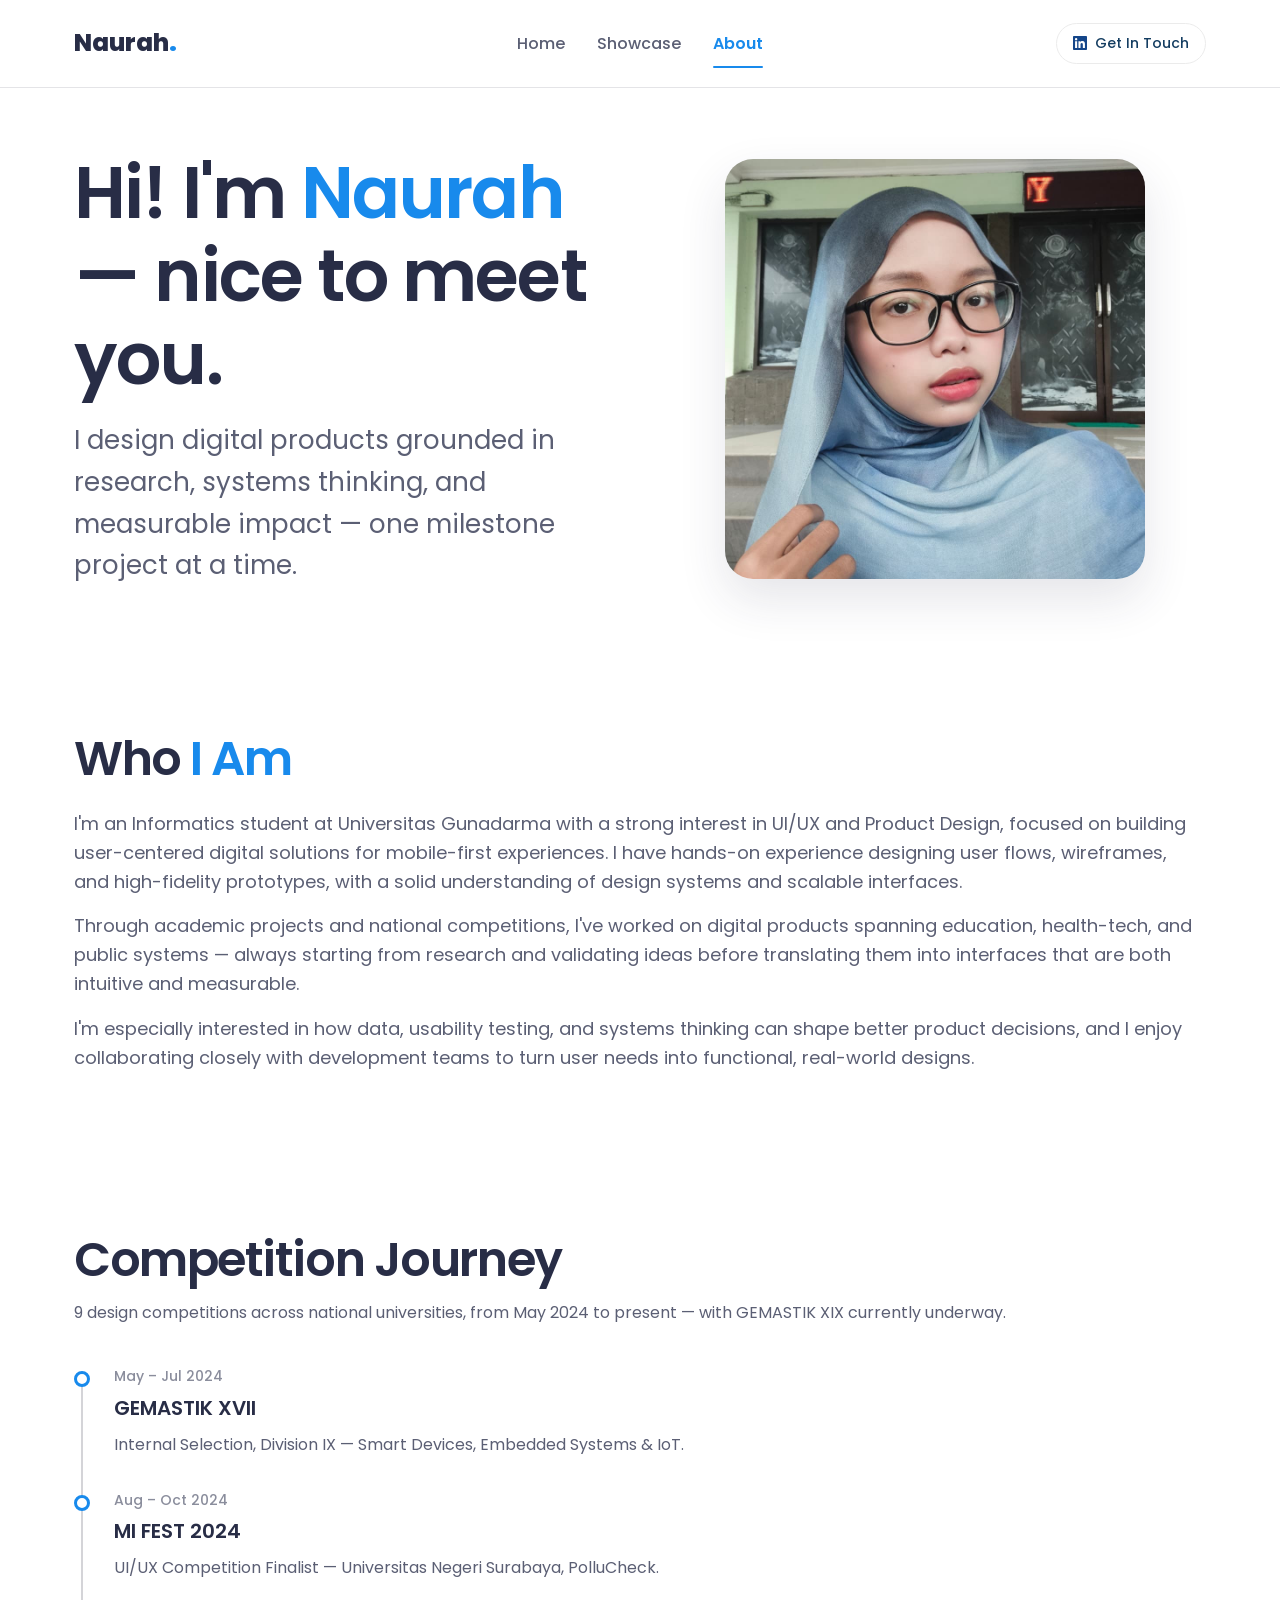
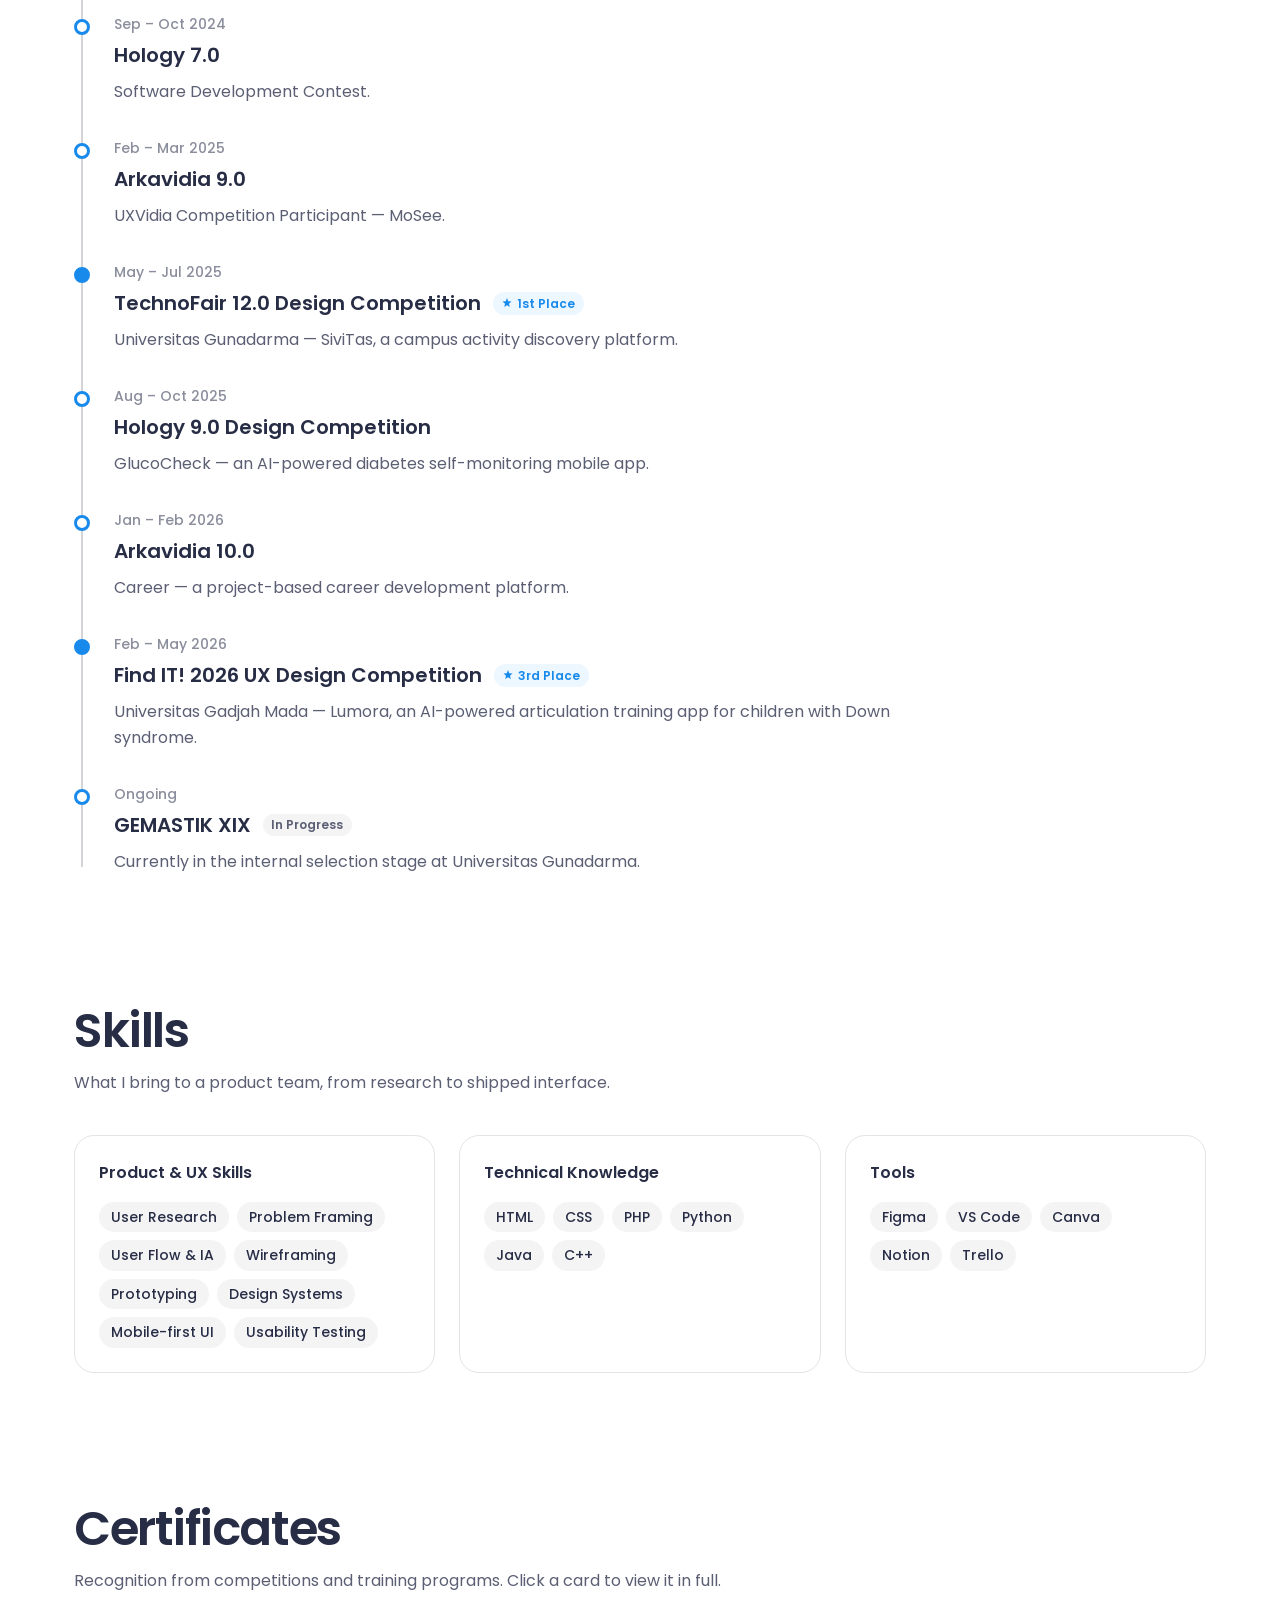
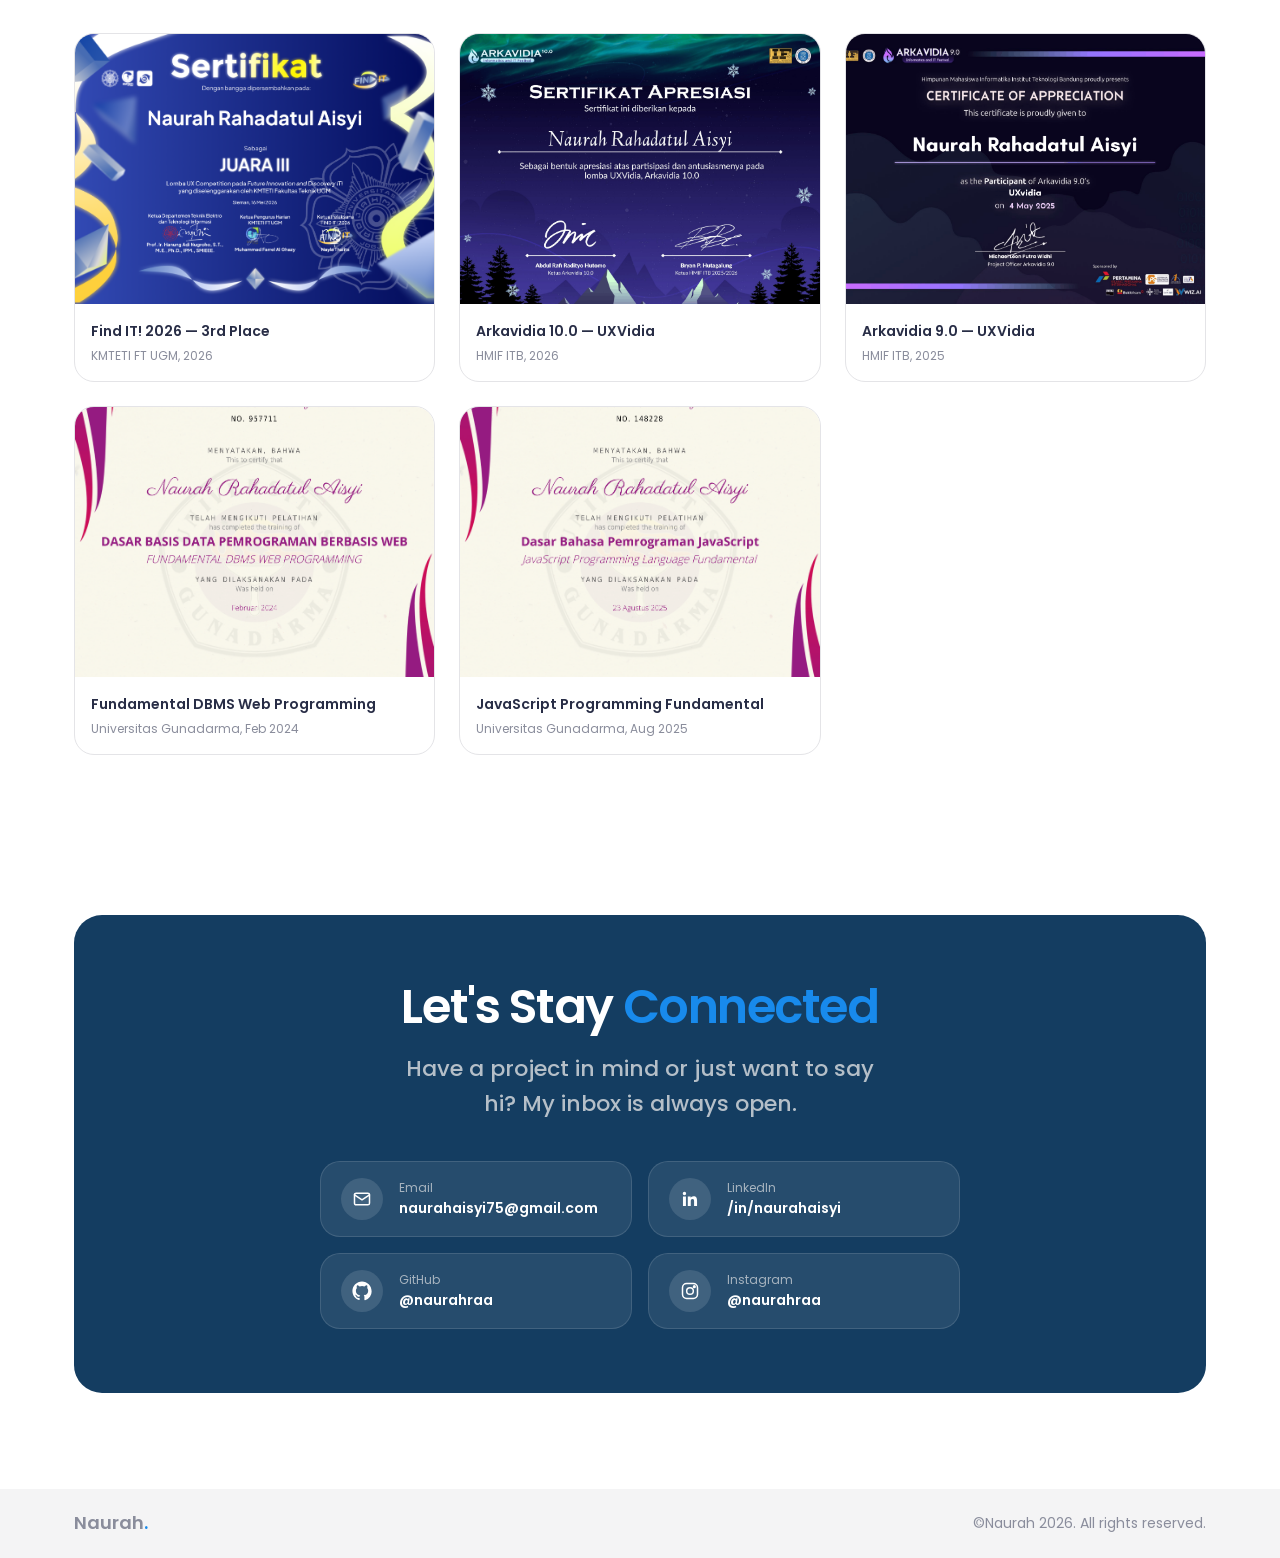
==== about.html @ 23100290 "Initial commit" ====
<!doctype html>
<html lang="id">
  <head>
    <meta charset="UTF-8" />
    <meta name="viewport" content="width=device-width, initial-scale=1.0" />
    <title>About — Naurah Rahadatul Aisyi</title>
    <meta name="description" content="Tentang Naurah Rahadatul Aisyi, UI/UX Designer & Informatics Student." />

    <link rel="preconnect" href="https://fonts.googleapis.com" />
    <link rel="preconnect" href="https://fonts.gstatic.com" crossorigin />
    <link href="https://fonts.googleapis.com/css2?family=Poppins:wght@400;500;600;700&family=Abyssinica+SIL&display=swap" rel="stylesheet" />

    <link rel="stylesheet" href="css/tokens.css" />
    <link rel="stylesheet" href="css/reset.css" />
    <link rel="stylesheet" href="css/components.css" />
    <link rel="stylesheet" href="css/about.css?v=2" />
  </head>
  <body>
    <!-- ============ NAVBAR ============ -->
    <header class="navbar">
      <div class="navbar__inner">
        <a href="index.html" class="navbar__logo">Naurah<span>.</span></a>

        <nav class="navbar__links">
          <a href="index.html" class="navbar__link">Home</a>
          <a href="showcase.html" class="navbar__link">Showcase</a>
          <a href="about.html" class="navbar__link">About</a>
        </nav>

        <a href="https://linkedin.com/in/naurahaisyi" target="_blank" rel="noopener" class="navbar__cta btn btn--surface btn--sm">
          <svg class="btn__icon" viewBox="0 0 20 20" fill="currentColor">
            <path
              d="M18.52 0H1.48C.66 0 0 .64 0 1.44v17.11C0 19.35.66 20 1.48 20h17.04c.82 0 1.48-.65 1.48-1.44V1.44C20 .64 19.34 0 18.52 0ZM5.93 17.04H2.96V7.5h2.97v9.54ZM4.45 6.2a1.72 1.72 0 1 1 0-3.44 1.72 1.72 0 0 1 0 3.44Zm12.59 10.84h-2.96v-4.64c0-1.11-.02-2.53-1.54-2.53-1.55 0-1.78 1.2-1.78 2.45v4.72H7.8V7.5h2.84v1.3h.04c.4-.75 1.36-1.54 2.8-1.54 3 0 3.56 1.97 3.56 4.55v5.23Z"
            />
          </svg>
          Get In Touch
        </a>

        <button class="navbar__toggle" aria-label="Toggle menu">
          <svg width="24" height="24" viewBox="0 0 24 24" fill="none" stroke="currentColor" stroke-width="2"><path d="M4 7h16M4 12h16M4 17h16" /></svg>
        </button>
      </div>
    </header>

    <main>
      <!-- ============ HERO ============ -->
      <section class="about-hero">
        <div class="container about-hero__grid">
          <div>
            <h1 class="about-hero__title">Hi! I'm <span class="highlight">Naurah</span> — nice to meet you.</h1>
            <p class="about-hero__subtitle">I design digital products grounded in research, systems thinking, and measurable impact — one milestone project at a time.</p>
          </div>
          <div class="about-hero__photo">
            <div class="about-hero__photo-frame">
              <img src="assets/profile/photo.jpeg" alt="Foto Naurah Rahadatul Aisyi" />
            </div>
          </div>
        </div>
      </section>

      <!-- ============ BIO ============ -->
      <section class="about-bio">
        <div class="container about-bio__grid">
          <h2 class="about-bio__title">Who <span>I Am</span></h2>
          <p class="about-bio__text">
            I'm an Informatics student at Universitas Gunadarma with a strong interest in UI/UX and Product Design, focused on building user-centered digital solutions for mobile-first experiences. I have hands-on experience designing user
            flows, wireframes, and high-fidelity prototypes, with a solid understanding of design systems and scalable interfaces.
          </p>
          <p class="about-bio__text">
            Through academic projects and national competitions, I've worked on digital products spanning education, health-tech, and public systems — always starting from research and validating ideas before translating them into
            interfaces that are both intuitive and measurable.
          </p>
          <p class="about-bio__text">
            I'm especially interested in how data, usability testing, and systems thinking can shape better product decisions, and I enjoy collaborating closely with development teams to turn user needs into functional, real-world designs.
          </p>
        </div>
      </section>

      <!-- ============ COMPETITION JOURNEY ============ -->
      <section class="about-section">
        <div class="container">
          <h2 class="about-section__title">Competition Journey</h2>
          <p class="about-section__subtitle">9 design competitions across national universities, from May 2024 to present — with GEMASTIK XIX currently underway.</p>

          <div class="timeline">
            <div class="timeline-item" tabindex="0">
              <div class="timeline-item__date">May – Jul 2024</div>
              <div class="timeline-item__header">
                <span class="timeline-item__title">GEMASTIK XVII</span>
              </div>
              <p class="timeline-item__desc">Internal Selection, Division IX — Smart Devices, Embedded Systems &amp; IoT.</p>
              <div class="timeline-item__contribution">
                <div class="timeline-item__contribution-label">My contribution</div>
                <p class="timeline-item__contribution-text">
                  Designed the system interface for a web-based solution, contributed to the technical proposal and solution concept, and passed internal selection at Gunadarma University for Division IX.
                </p>
              </div>
            </div>

            <div class="timeline-item" tabindex="0">
              <div class="timeline-item__date">Aug – Oct 2024</div>
              <div class="timeline-item__header">
                <span class="timeline-item__title">MI FEST 2024</span>
              </div>
              <p class="timeline-item__desc">UI/UX Competition Finalist — Universitas Negeri Surabaya, PolluCheck.</p>
              <div class="timeline-item__contribution">
                <div class="timeline-item__contribution-label">My contribution</div>
                <p class="timeline-item__contribution-text">
                  Created the main logo and visual assets for the proposed mobile app, co-authored the product proposal using user-centered design methods, and achieved finalist status with the second-highest score.
                </p>
              </div>
            </div>

            <div class="timeline-item" tabindex="0">
              <div class="timeline-item__date">Sep – Oct 2024</div>
              <div class="timeline-item__header">
                <span class="timeline-item__title">Hology 7.0</span>
              </div>
              <p class="timeline-item__desc">Software Development Contest.</p>
              <div class="timeline-item__contribution">
                <div class="timeline-item__contribution-label">My contribution</div>
                <p class="timeline-item__contribution-text">
                  Designed the visual identity and branding, including logo creation, wrote the development proposal with a focus on tech-based solutions, and collaborated in a multidisciplinary team throughout the competition.
                </p>
              </div>
            </div>

            <div class="timeline-item" tabindex="0">
              <div class="timeline-item__date">Feb – Mar 2025</div>
              <div class="timeline-item__header">
                <span class="timeline-item__title">Arkavidia 9.0</span>
              </div>
              <p class="timeline-item__desc">UXVidia Competition Participant — MoSee.</p>
              <div class="timeline-item__contribution">
                <div class="timeline-item__contribution-label">My contribution</div>
                <p class="timeline-item__contribution-text">
                  Contributed to UI design and logo creation for the proposed project solution, prepared the project proposal as a core competition requirement, and produced and edited a promotional video for the product idea.
                </p>
              </div>
            </div>

            <div class="timeline-item timeline-item--award" tabindex="0">
              <div class="timeline-item__date">May – Jul 2025</div>
              <div class="timeline-item__header">
                <span class="timeline-item__title">TechnoFair 12.0 Design Competition</span>
                <span class="timeline-item__award">
                  <svg viewBox="0 0 24 24" fill="currentColor"><path d="M12 2 14.5 8.5 21 9l-5 4.5L17.5 20 12 16.5 6.5 20 8 13.5 3 9l6.5-.5L12 2Z" /></svg>
                  1st Place
                </span>
              </div>
              <p class="timeline-item__desc">Universitas Gunadarma — SiviTas, a campus activity discovery platform.</p>
              <div class="timeline-item__contribution">
                <div class="timeline-item__contribution-label">My contribution</div>
                <p class="timeline-item__contribution-text">Designed responsive user interfaces based on user-centered design principles and structured the solution proposal from problem analysis to target user needs.</p>
              </div>
            </div>

            <div class="timeline-item" tabindex="0">
              <div class="timeline-item__date">Aug – Oct 2025</div>
              <div class="timeline-item__header">
                <span class="timeline-item__title">Hology 9.0 Design Competition</span>
              </div>
              <p class="timeline-item__desc">GlucoCheck — an AI-powered diabetes self-monitoring mobile app.</p>
              <div class="timeline-item__contribution">
                <div class="timeline-item__contribution-label">My contribution</div>
                <p class="timeline-item__contribution-text">
                  Conducted user problem analysis, created user flows, wireframes, and high-fidelity prototypes in Figma, and applied design consistency through reusable components and Auto Layout.
                </p>
              </div>
            </div>

            <div class="timeline-item" tabindex="0">
              <div class="timeline-item__date">Jan – Feb 2026</div>
              <div class="timeline-item__header">
                <span class="timeline-item__title">Arkavidia 10.0</span>
              </div>
              <p class="timeline-item__desc">Career — a project-based career development platform.</p>
              <div class="timeline-item__contribution">
                <div class="timeline-item__contribution-label">My contribution</div>
                <p class="timeline-item__contribution-text">
                  Contributed to interface design aligned with the product concept, built UI components using design system principles, and created interactive prototypes to simulate user journeys.
                </p>
              </div>
            </div>

            <div class="timeline-item timeline-item--award" tabindex="0">
              <div class="timeline-item__date">Feb – May 2026</div>
              <div class="timeline-item__header">
                <span class="timeline-item__title">Find IT! 2026 UX Design Competition</span>
                <span class="timeline-item__award">
                  <svg viewBox="0 0 24 24" fill="currentColor"><path d="M12 2 14.5 8.5 21 9l-5 4.5L17.5 20 12 16.5 6.5 20 8 13.5 3 9l6.5-.5L12 2Z" /></svg>
                  3rd Place
                </span>
              </div>
              <p class="timeline-item__desc">Universitas Gadjah Mada — Lumora, an AI-powered articulation training app for children with Down syndrome.</p>
              <div class="timeline-item__contribution">
                <div class="timeline-item__contribution-label">My contribution</div>
                <p class="timeline-item__contribution-text">Designed the logo, design system, and high-fidelity UI for Lumora, and proposed articulation training as the core product focus.</p>
              </div>
            </div>

            <div class="timeline-item" tabindex="0">
              <div class="timeline-item__date">Ongoing</div>
              <div class="timeline-item__header">
                <span class="timeline-item__title">GEMASTIK XIX</span>
                <span class="timeline-item__award" style="background: var(--bg-subtle); color: var(--text-secondary)">In Progress</span>
              </div>
              <p class="timeline-item__desc">Currently in the internal selection stage at Universitas Gunadarma.</p>
            </div>
          </div>
        </div>
      </section>

      <!-- ============ SKILLS ============ -->
      <section class="about-section">
        <div class="container">
          <h2 class="about-section__title">Skills</h2>
          <p class="about-section__subtitle">What I bring to a product team, from research to shipped interface.</p>

          <div class="skills-grid">
            <div class="skill-card">
              <div class="skill-card__title">Product &amp; UX Skills</div>
              <div class="skill-card__tags">
                <span class="skill-tag">User Research</span>
                <span class="skill-tag">Problem Framing</span>
                <span class="skill-tag">User Flow & IA</span>
                <span class="skill-tag">Wireframing</span>
                <span class="skill-tag">Prototyping</span>
                <span class="skill-tag">Design Systems</span>
                <span class="skill-tag">Mobile-first UI</span>
                <span class="skill-tag">Usability Testing</span>
              </div>
            </div>

            <div class="skill-card">
              <div class="skill-card__title">Technical Knowledge</div>
              <div class="skill-card__tags">
                <span class="skill-tag">HTML</span>
                <span class="skill-tag">CSS</span>
                <span class="skill-tag">PHP</span>
                <span class="skill-tag">Python</span>
                <span class="skill-tag">Java</span>
                <span class="skill-tag">C++</span>
              </div>
            </div>

            <div class="skill-card">
              <div class="skill-card__title">Tools</div>
              <div class="skill-card__tags">
                <span class="skill-tag">Figma</span>
                <span class="skill-tag">VS Code</span>
                <span class="skill-tag">Canva</span>
                <span class="skill-tag">Notion</span>
                <span class="skill-tag">Trello</span>
              </div>
            </div>
          </div>
        </div>
      </section>

      <!-- ============ CERTIFICATES ============ -->
      <section class="about-section">
        <div class="container">
          <h2 class="about-section__title">Certificates</h2>
          <p class="about-section__subtitle">Recognition from competitions and training programs. Click a card to view it in full.</p>

          <div class="cert-grid">
            <button type="button" class="cert-card" data-cert="assets/about/cert-findit-2026.png" data-title="Find IT! 2026 — Juara III">
              <img src="assets/about/cert-findit-2026.png" alt="Find IT! 2026 certificate" />
              <div class="cert-card__caption">
                <div class="cert-card__title">Find IT! 2026 — 3rd Place</div>
                <div class="cert-card__meta">KMTETI FT UGM, 2026</div>
              </div>
            </button>

            <button type="button" class="cert-card" data-cert="assets/about/cert-arkavidia-10.png" data-title="Arkavidia 10.0 — Sertifikat Apresiasi">
              <img src="assets/about/cert-arkavidia-10.png" alt="Arkavidia 10.0 certificate" />
              <div class="cert-card__caption">
                <div class="cert-card__title">Arkavidia 10.0 — UXVidia</div>
                <div class="cert-card__meta">HMIF ITB, 2026</div>
              </div>
            </button>

            <button type="button" class="cert-card" data-cert="assets/about/cert-arkavidia-9.png" data-title="Arkavidia 9.0 — Certificate of Appreciation">
              <img src="assets/about/cert-arkavidia-9.png" alt="Arkavidia 9.0 certificate" />
              <div class="cert-card__caption">
                <div class="cert-card__title">Arkavidia 9.0 — UXVidia</div>
                <div class="cert-card__meta">HMIF ITB, 2025</div>
              </div>
            </button>

            <button type="button" class="cert-card" data-cert="assets/about/cert-dbms-web.png" data-title="Sertifikat Pelatihan — Fundamental DBMS Web Programming">
              <img src="assets/about/cert-dbms-web.png" alt="DBMS web programming training certificate" />
              <div class="cert-card__caption">
                <div class="cert-card__title">Fundamental DBMS Web Programming</div>
                <div class="cert-card__meta">Universitas Gunadarma, Feb 2024</div>
              </div>
            </button>

            <button type="button" class="cert-card" data-cert="assets/about/cert-javascript.png" data-title="Sertifikat Pelatihan — JavaScript Programming Language Fundamental">
              <img src="assets/about/cert-javascript.png" alt="JavaScript programming training certificate" />
              <div class="cert-card__caption">
                <div class="cert-card__title">JavaScript Programming Fundamental</div>
                <div class="cert-card__meta">Universitas Gunadarma, Aug 2025</div>
              </div>
            </button>
          </div>
        </div>
      </section>

      <!-- ============ CERTIFICATE LIGHTBOX ============ -->
      <div class="lightbox" id="cert-lightbox">
        <button type="button" class="lightbox__close" aria-label="Close">
          <svg viewBox="0 0 24 24" fill="none" stroke="currentColor" stroke-width="2" stroke-linecap="round"><path d="M6 6 18 18M18 6 6 18" /></svg>
        </button>
        <figure class="lightbox__content">
          <img id="cert-lightbox-img" src="" alt="" />
          <figcaption id="cert-lightbox-caption"></figcaption>
        </figure>
      </div>
    </main>

    <!-- ============ CONNECT ============ -->
    <section class="connect">
      <div class="container">
        <div class="connect__frame">
          <h2 class="connect__title">Let's Stay <span class="text-accent">Connected</span></h2>
          <p class="connect__subtitle">Have a project in mind or just want to say hi? My inbox is always open.</p>

          <div class="connect__grid">
            <a href="mailto:naurahaisyi75@gmail.com" class="connect__card">
              <span class="connect__card-icon">
                <svg viewBox="0 0 24 24" fill="none" stroke="currentColor" stroke-width="1.8" stroke-linecap="round" stroke-linejoin="round">
                  <rect x="3" y="5" width="18" height="14" rx="2" />
                  <path d="m3 7 9 6 9-6" />
                </svg>
              </span>
              <span class="connect__card-text">
                <span class="connect__card-label">Email</span>
                <span class="connect__card-value">naurahaisyi75@gmail.com</span>
              </span>
            </a>

            <a href="https://linkedin.com/in/naurahaisyi" target="_blank" rel="noopener" class="connect__card">
              <span class="connect__card-icon">
                <svg viewBox="0 0 24 24" fill="currentColor">
                  <path
                    d="M20.45 20.45h-3.55v-5.57c0-1.33-.02-3.03-1.85-3.03-1.86 0-2.14 1.45-2.14 2.94v5.66H9.36V9h3.41v1.56h.05c.47-.9 1.64-1.85 3.38-1.85 3.6 0 4.27 2.37 4.27 5.46v6.28zM5.34 7.43a2.06 2.06 0 1 1 0-4.12 2.06 2.06 0 0 1 0 4.12zM7.12 20.45H3.56V9h3.56v11.45z"
                  />
                </svg>
              </span>
              <span class="connect__card-text">
                <span class="connect__card-label">LinkedIn</span>
                <span class="connect__card-value">/in/naurahaisyi</span>
              </span>
            </a>

            <a href="https://github.com/naurahraa" target="_blank" rel="noopener" class="connect__card">
              <span class="connect__card-icon">
                <svg viewBox="0 0 24 24" fill="currentColor">
                  <path
                    d="M12 .5C5.65.5.5 5.65.5 12c0 5.08 3.29 9.39 7.86 10.91.57.1.78-.25.78-.55 0-.27-.01-1.16-.02-2.11-3.2.7-3.87-1.36-3.87-1.36-.53-1.33-1.28-1.68-1.28-1.68-1.05-.71.08-.7.08-.7 1.16.08 1.77 1.19 1.77 1.19 1.03 1.76 2.7 1.25 3.36.96.1-.75.4-1.25.73-1.54-2.56-.29-5.25-1.28-5.25-5.7 0-1.26.45-2.29 1.19-3.09-.12-.29-.52-1.47.11-3.06 0 0 .97-.31 3.18 1.18a11.05 11.05 0 0 1 5.8 0c2.2-1.49 3.17-1.18 3.17-1.18.64 1.59.24 2.77.12 3.06.74.8 1.18 1.83 1.18 3.09 0 4.43-2.7 5.4-5.27 5.69.42.36.78 1.07.78 2.16 0 1.56-.01 2.82-.01 3.2 0 .31.2.66.79.55A10.53 10.53 0 0 0 23.5 12C23.5 5.65 18.35.5 12 .5Z"
                  />
                </svg>
              </span>
              <span class="connect__card-text">
                <span class="connect__card-label">GitHub</span>
                <span class="connect__card-value">@naurahraa</span>
              </span>
            </a>

            <a href="https://www.instagram.com/naurahraa" target="_blank" rel="noopener" class="connect__card">
              <span class="connect__card-icon">
                <svg viewBox="0 0 24 24" fill="none" stroke="currentColor" stroke-width="1.8">
                  <rect x="3" y="3" width="18" height="18" rx="5" />
                  <circle cx="12" cy="12" r="4" />
                  <circle cx="17.2" cy="6.8" r="1" />
                </svg>
              </span>
              <span class="connect__card-text">
                <span class="connect__card-label">Instagram</span>
                <span class="connect__card-value">@naurahraa</span>
              </span>
            </a>
          </div>
        </div>
      </div>
    </section>

    <!-- ============ FOOTER BAR ============ -->
    <footer class="footer">
      <div class="container footer__inner">
        <span class="footer__logo">Naurah<span>.</span></span>
        <p class="footer__copyright">©Naurah 2026. All rights reserved.</p>
      </div>
    </footer>

    <script src="js/main.js"></script>
    <script src="js/animations.js"></script>
    <script>
      (function () {
        var lightbox = document.getElementById("cert-lightbox");
        var lightboxImg = document.getElementById("cert-lightbox-img");
        var lightboxCaption = document.getElementById("cert-lightbox-caption");
        var closeBtn = lightbox.querySelector(".lightbox__close");

        document.querySelectorAll(".cert-card").forEach(function (card) {
          card.addEventListener("click", function () {
            lightboxImg.src = card.getAttribute("data-cert");
            lightboxImg.alt = card.getAttribute("data-title") || "";
            lightboxCaption.textContent = card.getAttribute("data-title") || "";
            lightbox.classList.add("is-open");
            document.body.style.overflow = "hidden";
          });
        });

        function closeLightbox() {
          lightbox.classList.remove("is-open");
          document.body.style.overflow = "";
        }

        closeBtn.addEventListener("click", closeLightbox);
        lightbox.addEventListener("click", function (e) {
          if (e.target === lightbox) closeLightbox();
        });
        document.addEventListener("keydown", function (e) {
          if (e.key === "Escape") closeLightbox();
        });
      })();
    </script>
  </body>
</html>
---- css/tokens.css ----
/* ============================================
   NAURAH PORTFOLIO — DESIGN TOKENS
   tokens.css · semua variable dipakai di sini
   ============================================ */

:root {
  /* ------------------------------------------
     BRAND COLORS — raw values
  ------------------------------------------ */
  --color-primary: #188aec;
  --color-primary-hover: #1179d1;
  --color-primary-active: #0f68b8;

  --color-dark: #282d46;
  --color-dark-secondary: #143d61;

  --color-light: #ebebeb;
  --color-light-secondary: #f8f8f8;

  --color-extra-light: #edf7ff;
  --color-extra-light-secondary: #f3f9ff;
  --color-extra-light-2: var(--color-extra-light-secondary); /* alias, backward compat */

  --color-cons: #f57878;

  --color-white: #ffffff;

  /* Project accent colors */
  --color-career: #1fa36b;
  --color-gluco: #17c3c9;
  --color-sivitas: #f5a623;
  --color-lumora: #8b5cf6;

  /* ------------------------------------------
     SEMANTIC TOKENS — light mode
  ------------------------------------------ */
  --bg-page: var(--color-white);
  --bg-surface: var(--color-white);
  --bg-subtle: #f4f4f5;
  --bg-muted: #e4e4e7;
  --bg-accent: var(--color-extra-light);

  --text-primary: var(--color-dark);
  --text-secondary: #5b5f74;
  --text-muted: #8a8d9c;
  --text-on-accent: var(--color-white);
  --text-link: var(--color-primary);

  --border-subtle: #e4e4e7;
  --border-default: #d4d4d8;

  /* ------------------------------------------
     TYPOGRAPHY
  ------------------------------------------ */
  --font-display: "Poppins", "Segoe UI", sans-serif;
  --font-body: "Poppins", "Segoe UI", sans-serif;

  --text-xs: 0.75rem;
  --text-sm: 0.875rem;
  --text-base: 1rem;
  --text-lg: 1.125rem;
  --text-xl: 1.25rem;
  --text-2xl: 1.5rem;
  --text-3xl: 1.875rem;
  --text-4xl: 2.25rem;
  --text-5xl: 3rem;
  --text-6xl: 3.75rem;
  --text-7xl: 4.5rem;

  --weight-regular: 400;
  --weight-medium: 500;
  --weight-semibold: 600;
  --weight-bold: 700;
  --weight-extrabold: 800;

  --leading-tight: 1.15;
  --leading-snug: 1.35;
  --leading-normal: 1.6;

  /* ------------------------------------------
     NAMED TYPE SCALE — sesuai Figma text styles
     size / weight / letter-spacing
  ------------------------------------------ */
  --fs-title: 4.5rem; /* 72px */
  --ls-title: -0.025em; /* -2.5% */
  --fw-title: var(--weight-semibold);

  --fs-heading: 3rem; /* 48px */
  --ls-heading: -0.03em; /* -3% */
  --fw-heading: var(--weight-semibold);

  --fs-subheading: 2rem; /* 32px */
  --ls-subheading: -0.03em; /* -3% */
  --fw-subheading: var(--weight-semibold);

  --fs-body: 1.625rem; /* 26px */
  --fw-body: var(--weight-medium);

  --fs-body-light: 1.625rem; /* 26px */
  --fw-body-light: var(--weight-regular);

  --fs-body-bold: 1.625rem; /* 26px */
  --fw-body-bold: var(--weight-semibold);

  --fs-body-small: 1.375rem; /* 22px */
  --fw-body-small: var(--weight-medium);

  --fs-body-xs: 1.25rem; /* 20px */
  --fw-body-xs: var(--weight-regular);

  /* ------------------------------------------
     SPACING
  ------------------------------------------ */
  --space-1: 0.25rem;
  --space-2: 0.5rem;
  --space-3: 0.75rem;
  --space-4: 1rem;
  --space-5: 1.25rem;
  --space-6: 1.5rem;
  --space-8: 2rem;
  --space-10: 2.5rem;
  --space-12: 3rem;
  --space-16: 4rem;
  --space-20: 5rem;
  --space-24: 6rem;
  --space-32: 8rem;

  /* ------------------------------------------
     RADIUS
  ------------------------------------------ */
  --radius-sm: 0.5rem;
  --radius-md: 0.875rem;
  --radius-lg: 1.25rem;
  --radius-xl: 1.75rem;
  --radius-full: 999px;

  /* ------------------------------------------
     SHADOW
  ------------------------------------------ */
  --shadow-sm: 0 1px 2px rgba(40, 45, 70, 0.06);
  --shadow-md: 0 8px 24px rgba(40, 45, 70, 0.08);
  --shadow-lg: 0 20px 48px rgba(40, 45, 70, 0.12);

  /* ------------------------------------------
     LAYOUT
  ------------------------------------------ */
  --container-max: 1180px;
  --nav-height: 88px;

  /* ------------------------------------------
     MOTION
  ------------------------------------------ */
  --ease-out: cubic-bezier(0.16, 1, 0.3, 1);
  --duration-fast: 180ms;
  --duration-base: 320ms;
  --duration-slow: 600ms;
}
---- css/components.css ----
/* ============================================
   SHARED COMPONENTS
   navbar, buttons, pills, footer — dipakai
   di semua halaman
   ============================================ */

/* ------------------------------------------
   TYPE SCALE UTILITIES — Title / Heading / Subheading / Body...
------------------------------------------ */
.text-title {
  font-size: var(--fs-title);
  font-weight: var(--fw-title);
  letter-spacing: var(--ls-title);
  line-height: var(--leading-tight);
}

.text-heading {
  font-size: var(--fs-heading);
  font-weight: var(--fw-heading);
  letter-spacing: var(--ls-heading);
  line-height: var(--leading-tight);
}

.text-subheading {
  font-size: var(--fs-subheading);
  font-weight: var(--fw-subheading);
  letter-spacing: var(--ls-subheading);
  line-height: var(--leading-snug);
}

.text-body {
  font-size: var(--fs-body);
  font-weight: var(--fw-body);
}

.text-body-light {
  font-size: var(--fs-body-light);
  font-weight: var(--fw-body-light);
}

.text-body-bold {
  font-size: var(--fs-body-bold);
  font-weight: var(--fw-body-bold);
}

.text-body-small {
  font-size: var(--fs-body-small);
  font-weight: var(--fw-body-small);
}

.text-body-xs {
  font-size: var(--fs-body-xs);
  font-weight: var(--fw-body-xs);
}

.container {
  width: 100%;
  max-width: var(--container-max);
  margin: 0 auto;
  padding: 0 var(--space-6);
}

/* ------------------------------------------
   NAVBAR
------------------------------------------ */
.navbar {
  position: sticky;
  top: 0;
  z-index: 100;
  height: var(--nav-height);
  display: grid;
  grid-template-columns: 1fr auto 1fr;
  align-items: center;
  background: rgba(255, 255, 255, 0.85);
  backdrop-filter: blur(10px);
  border-bottom: 1px solid var(--border-subtle);
}

.navbar__inner {
  grid-column: 1 / -1;
  display: grid;
  grid-template-columns: 1fr auto 1fr;
  align-items: center;
  width: 100%;
  max-width: var(--container-max);
  margin: 0 auto;
  padding: 0 var(--space-6);
}

.navbar__logo {
  justify-self: start;
  font-family: var(--font-display);
  font-size: var(--text-2xl);
  font-weight: var(--weight-extrabold);
  color: var(--text-primary);
}

.navbar__logo span {
  color: var(--color-primary);
}

.navbar__links {
  justify-self: center;
  display: flex;
  align-items: center;
  gap: var(--space-8);
}

.navbar__link {
  font-size: var(--text-base);
  font-weight: var(--weight-medium);
  color: var(--text-secondary);
  padding: var(--space-2) 0;
  position: relative;
  transition: color var(--duration-fast) var(--ease-out);
}

.navbar__link:hover {
  color: var(--color-primary);
}

.navbar__link.is-active {
  color: var(--color-primary);
  font-weight: var(--weight-semibold);
}

.navbar__link.is-active::after {
  content: '';
  position: absolute;
  left: 0;
  right: 0;
  bottom: -4px;
  height: 2px;
  background: var(--color-primary);
  border-radius: var(--radius-full);
}

.navbar__cta {
  justify-self: end;
  padding: var(--space-2) var(--space-4) !important;
  font-size: var(--text-sm) !important;
}

.navbar__cta .btn__icon {
  width: 1em;
  height: 1em;
}

.navbar__toggle {
  display: none;
  justify-self: end;
}

@media (max-width: 860px) {
  .navbar__links {
    display: none;
  }
  .navbar__toggle {
    display: flex;
  }
}

/* ------------------------------------------
   BUTTONS
------------------------------------------ */
.btn {
  display: inline-flex;
  align-items: center;
  justify-content: center;
  gap: var(--space-2);
  padding: var(--space-3) var(--space-5); /* 12px / 20px */
  border-radius: var(--radius-full);
  font-family: var(--font-body);
  font-weight: var(--weight-medium);
  white-space: nowrap;
  transition: all var(--duration-fast) var(--ease-out);
}

/* Ukuran: padding tetap sama, cuma font-size yang berubah (sesuai Figma) */
.btn--lg { font-size: var(--text-2xl); } /* 24px */
.btn--md { font-size: var(--text-xl); }  /* 20px */
.btn--sm { font-size: var(--text-base); } /* 16px */

.btn--primary {
  background: linear-gradient(180deg, var(--color-primary) 0%, #85C7FF 100%);
  color: var(--color-white);
}

.btn--primary:hover {
  filter: brightness(1.05);
}

.btn--outline {
  background: transparent;
  color: var(--color-primary);
  border: 1.5px solid var(--color-primary);
}

.btn--outline:hover {
  background: var(--color-extra-light);
}

/* Navbar-style button: white surface + subtle border (per Figma "Button" outline state), no shadow */
.btn--surface {
  background: var(--color-white);
  color: var(--color-dark-secondary);
  border: 1px solid var(--color-light);
}

.btn--surface:hover {
  background: var(--color-light-secondary);
}

.btn--surface .btn__icon {
  color: #144589;
}

/* ------------------------------------------
   BADGE — pill component (Figma "Badge")
   states: color (filled tint) / outline
   sizes: lg (24px) / md (20px) / sm (16px)
------------------------------------------ */
.badge {
  display: inline-flex;
  align-items: center;
  justify-content: center;
  padding: var(--space-2) var(--space-4);
  border-radius: var(--radius-full);
  font-family: var(--font-body);
  font-weight: var(--weight-medium);
  color: var(--color-dark-secondary);
  white-space: nowrap;
}

.badge--color {
  background: var(--color-extra-light-secondary);
  border: 1px solid var(--color-light);
}

.badge--outline {
  background: transparent;
  border: 1px solid var(--color-dark);
}

.badge--lg { font-size: var(--text-2xl); } /* 24px */
.badge--md { font-size: var(--text-xl); }  /* 20px */
.badge--sm { font-size: var(--text-base); } /* 16px */

.btn__icon {
  width: 1.1em;
  height: 1.1em;
  flex-shrink: 0;
}

/* ------------------------------------------
   PILLS / BADGES
------------------------------------------ */
.pill {
  display: inline-flex;
  align-items: center;
  padding: var(--space-2) var(--space-5);
  border-radius: var(--radius-full);
  background: var(--color-extra-light);
  color: var(--color-primary);
  font-size: var(--text-sm);
  font-weight: var(--weight-semibold);
}

.badge-word {
  display: inline-flex;
  align-items: center;
  padding: 0.1em 0.6em;
  border-radius: var(--radius-full);
  background: linear-gradient(180deg, var(--color-primary) 0%, #85C7FF 100%);
  color: var(--color-white);
  font-family: 'Abyssinica SIL', serif;
  font-weight: 400;
}

/* ------------------------------------------
   SECTION HELPERS
------------------------------------------ */
.section {
  padding: var(--space-24) 0;
}

.section--subtle {
  background: var(--bg-subtle);
}

.section-eyebrow {
  color: var(--text-secondary);
  font-weight: var(--weight-medium);
}

.text-accent {
  color: var(--color-primary);
}

/* ------------------------------------------
   CONNECT — CTA section sebelum footer
   bg luar putih, di dalamnya ada "frame" biru gelap
------------------------------------------ */
.connect {
  padding: var(--space-24) 0;
  background: var(--color-white);
}

.connect__frame {
  background: var(--color-dark-secondary);
  border-radius: var(--radius-xl);
  padding: var(--space-16) var(--space-8);
  text-align: center;
}

.connect__title {
  font-size: var(--fs-heading);
  font-weight: var(--fw-heading);
  letter-spacing: var(--ls-heading);
  color: var(--color-white);
  margin-bottom: var(--space-4);
}

.connect__subtitle {
  color: var(--color-light);
  opacity: 0.75;
  font-family: var(--font-body);
  font-size: var(--fs-body-small);
  font-weight: var(--fw-body-small);
  max-width: 480px;
  margin: 0 auto var(--space-10);
}

.connect__grid {
  display: grid;
  grid-template-columns: repeat(2, minmax(0, 1fr));
  gap: var(--space-4);
  max-width: 640px;
  margin: 0 auto;
}

.connect__card {
  display: flex;
  align-items: center;
  gap: var(--space-4);
  padding: var(--space-4) var(--space-5);
  border-radius: var(--radius-lg);
  background: rgba(255, 255, 255, 0.08);
  border: 1px solid rgba(255, 255, 255, 0.12);
  text-align: left;
  transition: background var(--duration-fast) var(--ease-out),
              transform var(--duration-fast) var(--ease-out);
}

.connect__card:hover {
  background: var(--color-primary);
  transform: translateY(-2px);
}

.connect__card-icon {
  flex-shrink: 0;
  width: 42px;
  height: 42px;
  border-radius: 50%;
  display: flex;
  align-items: center;
  justify-content: center;
  background: rgba(255, 255, 255, 0.12);
  color: var(--color-white);
}

.connect__card-icon svg {
  width: 20px;
  height: 20px;
}

.connect__card-text {
  display: flex;
  flex-direction: column;
  min-width: 0;
}

.connect__card-label {
  font-size: var(--text-xs);
  color: var(--color-light);
  opacity: 0.65;
}

.connect__card-value {
  font-size: var(--text-sm);
  font-weight: var(--weight-semibold);
  color: var(--color-white);
  white-space: nowrap;
  overflow: hidden;
  text-overflow: ellipsis;
}

@media (max-width: 560px) {
  .connect__grid {
    grid-template-columns: 1fr;
  }
}

/* ------------------------------------------
   FOOTER — bar tipis, abu-abu muda, cuma nama + copyright
------------------------------------------ */
.footer {
  padding: var(--space-5) 0;
  background: var(--bg-subtle);
}

.footer__inner {
  display: flex;
  align-items: center;
  justify-content: space-between;
  gap: var(--space-4);
  flex-wrap: wrap;
}

.footer__logo {
  font-family: var(--font-display);
  font-size: var(--text-lg);
  font-weight: var(--weight-semibold);
  color: var(--text-muted);
}

.footer__logo span {
  color: var(--color-primary);
}

.footer__copyright {
  color: var(--text-muted);
  font-size: var(--text-sm);
}

@media (max-width: 640px) {
  .footer__inner {
    flex-direction: column;
    text-align: center;
  }
}

/* ------------------------------------------
   BACK TO HOME LINK (showcase / project detail)
------------------------------------------ */
.back-home {
  display: block;
  text-align: center;
  padding: var(--space-16) 0;
  font-weight: var(--weight-semibold);
  color: var(--color-primary);
}

.back-home:hover {
  text-decoration: underline;
}

/* ------------------------------------------
   REVEAL ON SCROLL (used by animations.js)
------------------------------------------ */
.reveal {
  opacity: 0;
  transform: translateY(24px);
  transition: opacity var(--duration-slow) var(--ease-out),
              transform var(--duration-slow) var(--ease-out);
}

.reveal.is-visible {
  opacity: 1;
  transform: translateY(0);
}
---- css/about.css ----
/* ============================================
   ABOUT PAGE — hero, bio, timeline, skills,
   certificates
   ============================================ */

/* ------------------------------------------
   HERO
------------------------------------------ */
.about-hero {
  padding: var(--space-16) 0 var(--space-16);
}

.about-hero__grid {
  display: grid;
  grid-template-columns: 1fr 1fr;
  gap: var(--space-12);
  align-items: center;
}

.about-hero__tags {
  display: flex;
  gap: var(--space-3);
  margin-bottom: var(--space-6);
}

.about-hero__title {
  font-size: var(--fs-title);
  font-weight: var(--fw-title);
  letter-spacing: var(--ls-title);
  line-height: var(--leading-tight);
  margin-bottom: var(--space-5);
}

.about-hero__title .highlight {
  color: var(--color-primary);
}

.about-hero__subtitle {
  font-family: var(--font-body);
  font-size: var(--fs-body-light);
  font-weight: var(--fw-body-light);
  color: var(--text-secondary);
  max-width: 520px;
}

.about-hero__photo {
  position: relative;
  display: flex;
  justify-content: center;
}

.about-hero__photo-frame {
  width: 100%;
  max-width: 420px;
  aspect-ratio: 1 / 1;
  border-radius: var(--radius-xl);
  overflow: hidden;
  box-shadow: var(--shadow-lg);
}

.about-hero__photo-frame img {
  width: 100%;
  height: 100%;
  object-fit: cover;
  display: block;
}

/* ------------------------------------------
   BIO
------------------------------------------ */
.about-bio {
  padding: var(--space-20) 0;
}

/* .about-bio__grid sekarang berlaku sama persis kayak .container biasa —
   nggak ada override lagi, biar padding kiri-kanannya konsisten sama section lain */

.about-bio__title {
  font-size: var(--fs-heading);
  font-weight: var(--fw-heading);
  letter-spacing: var(--ls-heading);
  margin-bottom: var(--space-6);
}

.about-bio__title span {
  color: var(--color-primary);
}

.about-bio__text {
  color: var(--text-secondary);
  font-family: var(--font-body);
  font-size: var(--text-lg);
  line-height: var(--leading-normal);
  margin-bottom: var(--space-4);
}

/* ------------------------------------------
   SECTION HEADING (reused across About)
------------------------------------------ */
.about-section {
  padding: var(--space-16) 0;
}

.about-section--subtle {
  background: var(--bg-subtle);
}

.about-section__title {
  font-size: var(--fs-heading);
  font-weight: var(--fw-heading);
  letter-spacing: var(--ls-heading);
  margin-bottom: var(--space-3);
}

.about-section__subtitle {
  color: var(--text-secondary);
  font-family: var(--font-body);
  margin-bottom: var(--space-10);
}

/* ------------------------------------------
   COMPETITION TIMELINE
------------------------------------------ */
.timeline {
  position: relative;
  max-width: 820px;
}

.timeline::before {
  content: '';
  position: absolute;
  left: 7px;
  top: 8px;
  bottom: 8px;
  width: 2px;
  background: var(--border-default);
}

.timeline-item {
  position: relative;
  padding-left: var(--space-10);
  padding-bottom: var(--space-8);
}

.timeline-item:last-child {
  padding-bottom: 0;
}

.timeline-item::before {
  content: '';
  position: absolute;
  left: 0;
  top: 6px;
  width: 16px;
  height: 16px;
  border-radius: 50%;
  background: var(--color-white);
  border: 3px solid var(--color-primary);
  z-index: 1;
}

.timeline-item--award::before {
  background: var(--color-primary);
}

.timeline-item__date {
  color: var(--text-muted);
  font-family: var(--font-body);
  font-size: var(--text-sm);
  font-weight: var(--weight-medium);
  margin-bottom: var(--space-1);
}

.timeline-item__header {
  display: flex;
  align-items: center;
  gap: var(--space-3);
  flex-wrap: wrap;
  margin-bottom: var(--space-2);
}

.timeline-item__title {
  font-size: var(--text-xl);
  font-weight: var(--weight-semibold);
}

.timeline-item__award {
  display: inline-flex;
  align-items: center;
  gap: var(--space-1);
  padding: 0.15em 0.7em;
  border-radius: var(--radius-full);
  background: var(--color-extra-light);
  color: var(--color-primary);
  font-size: var(--text-xs);
  font-weight: var(--weight-semibold);
}

.timeline-item__award svg {
  width: 12px;
  height: 12px;
}

.timeline-item__desc {
  color: var(--text-secondary);
  font-family: var(--font-body);
}

/* muncul pas di-hover: kontribusi spesifik gue di lomba itu */
.timeline-item__contribution {
  overflow: hidden;
  max-height: 0;
  opacity: 0;
  transition: max-height var(--duration-base) var(--ease-out),
              opacity var(--duration-base) var(--ease-out),
              margin-top var(--duration-base) var(--ease-out);
}

.timeline-item:hover .timeline-item__contribution,
.timeline-item:focus-within .timeline-item__contribution {
  max-height: 8rem;
  opacity: 1;
  margin-top: var(--space-3);
}

.timeline-item__contribution-label {
  display: inline-flex;
  align-items: center;
  gap: var(--space-2);
  color: var(--color-primary);
  font-family: var(--font-body);
  font-size: var(--text-xs);
  font-weight: var(--weight-semibold);
  text-transform: uppercase;
  letter-spacing: 0.04em;
  margin-bottom: var(--space-1);
}

.timeline-item__contribution-text {
  color: var(--text-secondary);
  font-family: var(--font-body);
  font-size: var(--text-sm);
  background: var(--bg-subtle);
  border-radius: var(--radius-md);
  padding: var(--space-3) var(--space-4);
}

/* ------------------------------------------
   SKILLS
------------------------------------------ */
.skills-grid {
  display: grid;
  grid-template-columns: repeat(3, 1fr);
  gap: var(--space-6);
}

.skill-card {
  background: var(--color-white);
  border: 1px solid var(--border-subtle);
  border-radius: var(--radius-lg);
  padding: var(--space-6);
}

.skill-card__title {
  font-weight: var(--weight-semibold);
  margin-bottom: var(--space-4);
}

.skill-card__tags {
  display: flex;
  flex-wrap: wrap;
  gap: var(--space-2);
}

.skill-tag {
  padding: var(--space-1) var(--space-3);
  border-radius: var(--radius-full);
  background: var(--bg-subtle);
  color: var(--text-primary);
  font-family: var(--font-body);
  font-size: var(--text-sm);
  font-weight: var(--weight-medium);
}

.about-section--subtle .skill-card {
  background: var(--color-white);
}

/* ------------------------------------------
   CERTIFICATES
------------------------------------------ */
.cert-grid {
  display: grid;
  grid-template-columns: repeat(3, 1fr);
  gap: var(--space-6);
}

.cert-card {
  border-radius: var(--radius-lg);
  overflow: hidden;
  border: 1px solid var(--border-subtle);
  background: var(--color-white);
  text-align: left;
  width: 100%;
  cursor: pointer;
  transition: transform var(--duration-fast) var(--ease-out), box-shadow var(--duration-fast) var(--ease-out);
}

.cert-card:hover {
  transform: translateY(-3px);
  box-shadow: var(--shadow-md);
}

.cert-card img {
  width: 100%;
  aspect-ratio: 4 / 3;
  object-fit: cover;
  display: block;
  pointer-events: none;
}

.cert-card__caption {
  padding: var(--space-4);
}

.cert-card__title {
  font-weight: var(--weight-semibold);
  font-size: var(--text-sm);
  margin-bottom: var(--space-1);
}

.cert-card__meta {
  color: var(--text-muted);
  font-family: var(--font-body);
  font-size: var(--text-xs);
}

/* ------------------------------------------
   CERTIFICATE LIGHTBOX — popup pas card diklik
------------------------------------------ */
.lightbox {
  display: none;
  position: fixed;
  inset: 0;
  z-index: 200;
  background: rgba(20, 20, 26, 0.85);
  align-items: center;
  justify-content: center;
  padding: var(--space-8);
}

.lightbox.is-open {
  display: flex;
}

.lightbox__content {
  max-width: 900px;
  max-height: 90vh;
  display: flex;
  flex-direction: column;
  gap: var(--space-3);
}

.lightbox__content img {
  max-width: 100%;
  max-height: 78vh;
  border-radius: var(--radius-md);
  display: block;
  object-fit: contain;
  box-shadow: var(--shadow-lg);
}

.lightbox__content figcaption {
  color: var(--color-white);
  text-align: center;
  font-family: var(--font-body);
  font-weight: var(--weight-medium);
}

.lightbox__close {
  position: absolute;
  top: var(--space-6);
  right: var(--space-6);
  width: 44px;
  height: 44px;
  border-radius: 50%;
  background: rgba(255, 255, 255, 0.12);
  color: var(--color-white);
  display: flex;
  align-items: center;
  justify-content: center;
}

.lightbox__close:hover {
  background: rgba(255, 255, 255, 0.22);
}

.lightbox__close svg {
  width: 20px;
  height: 20px;
}

/* ------------------------------------------
   RESPONSIVE
------------------------------------------ */
@media (max-width: 860px) {
  .about-hero__grid,
  .about-bio__grid,
  .skills-grid,
  .cert-grid {
    grid-template-columns: 1fr;
  }
  .about-hero__photo {
    order: -1;
  }
}

@media (max-width: 560px) {
  .skills-grid,
  .cert-grid {
    grid-template-columns: 1fr;
  }
}
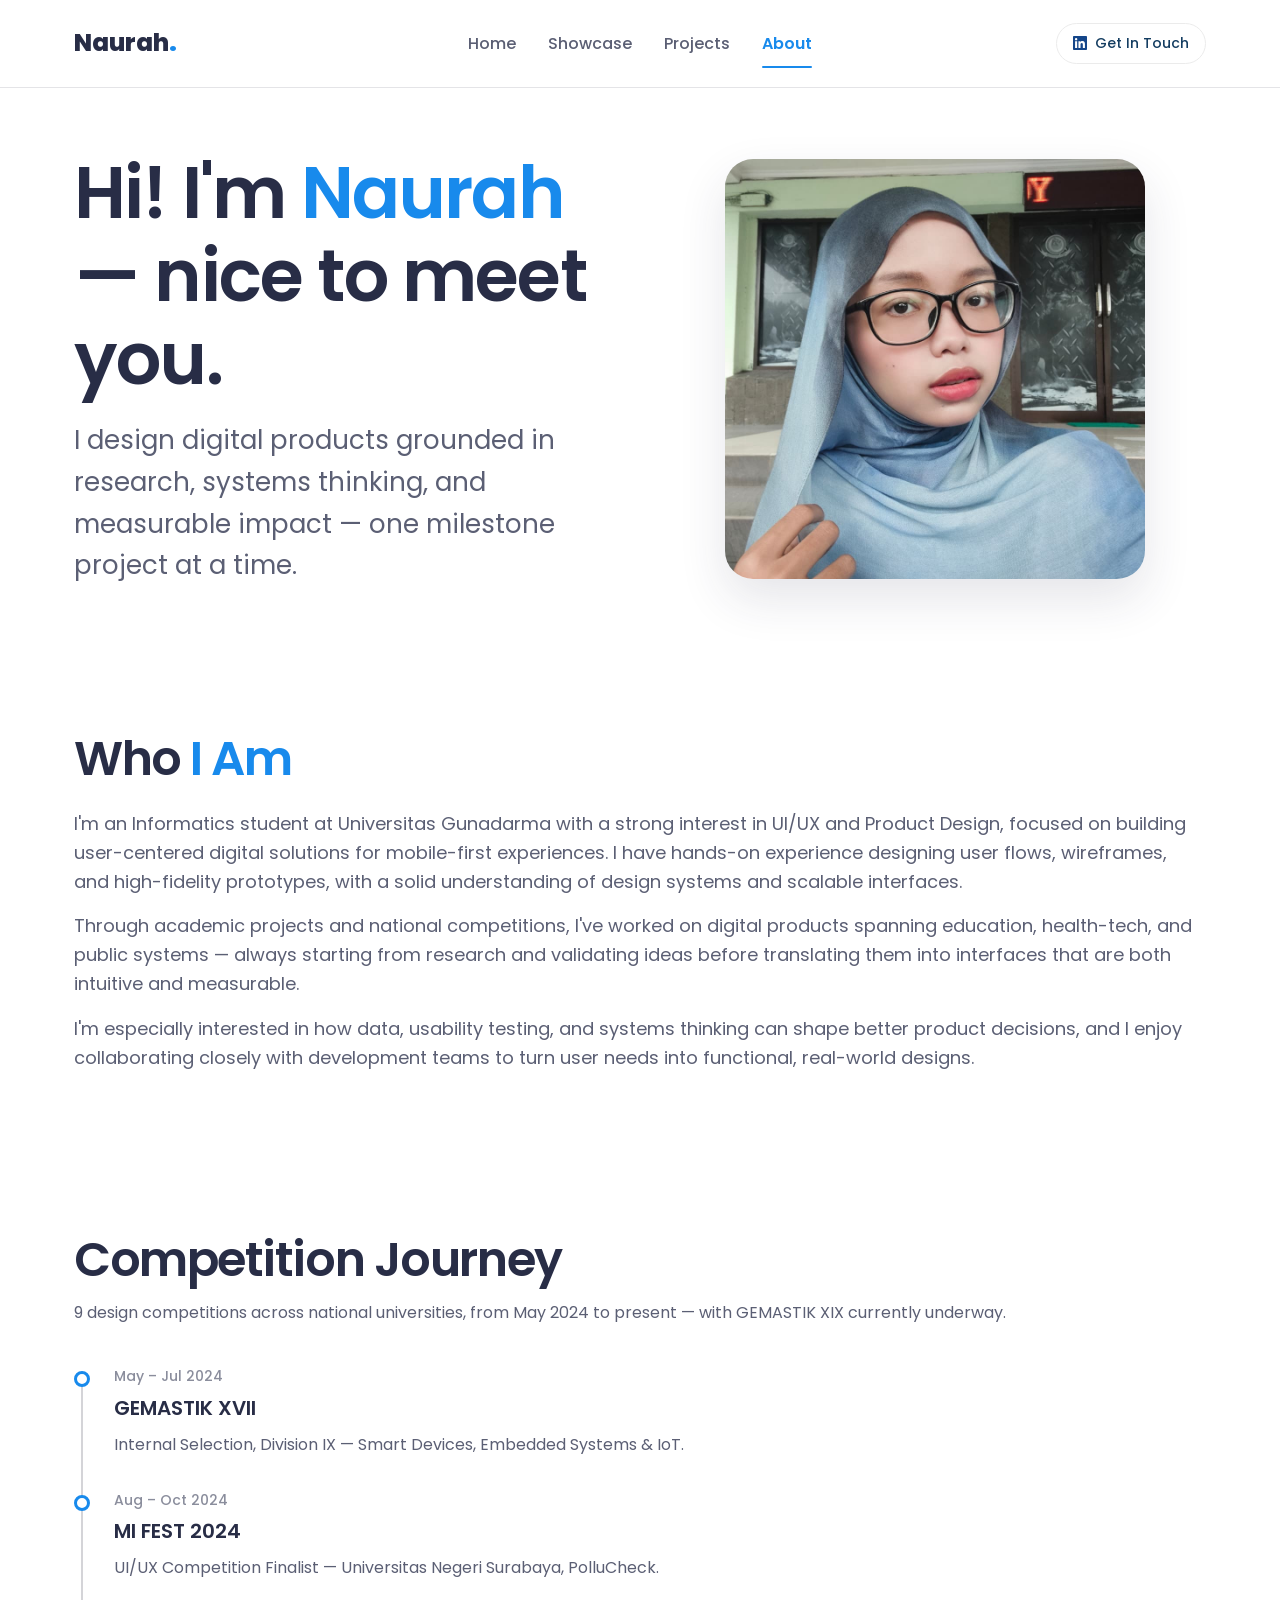
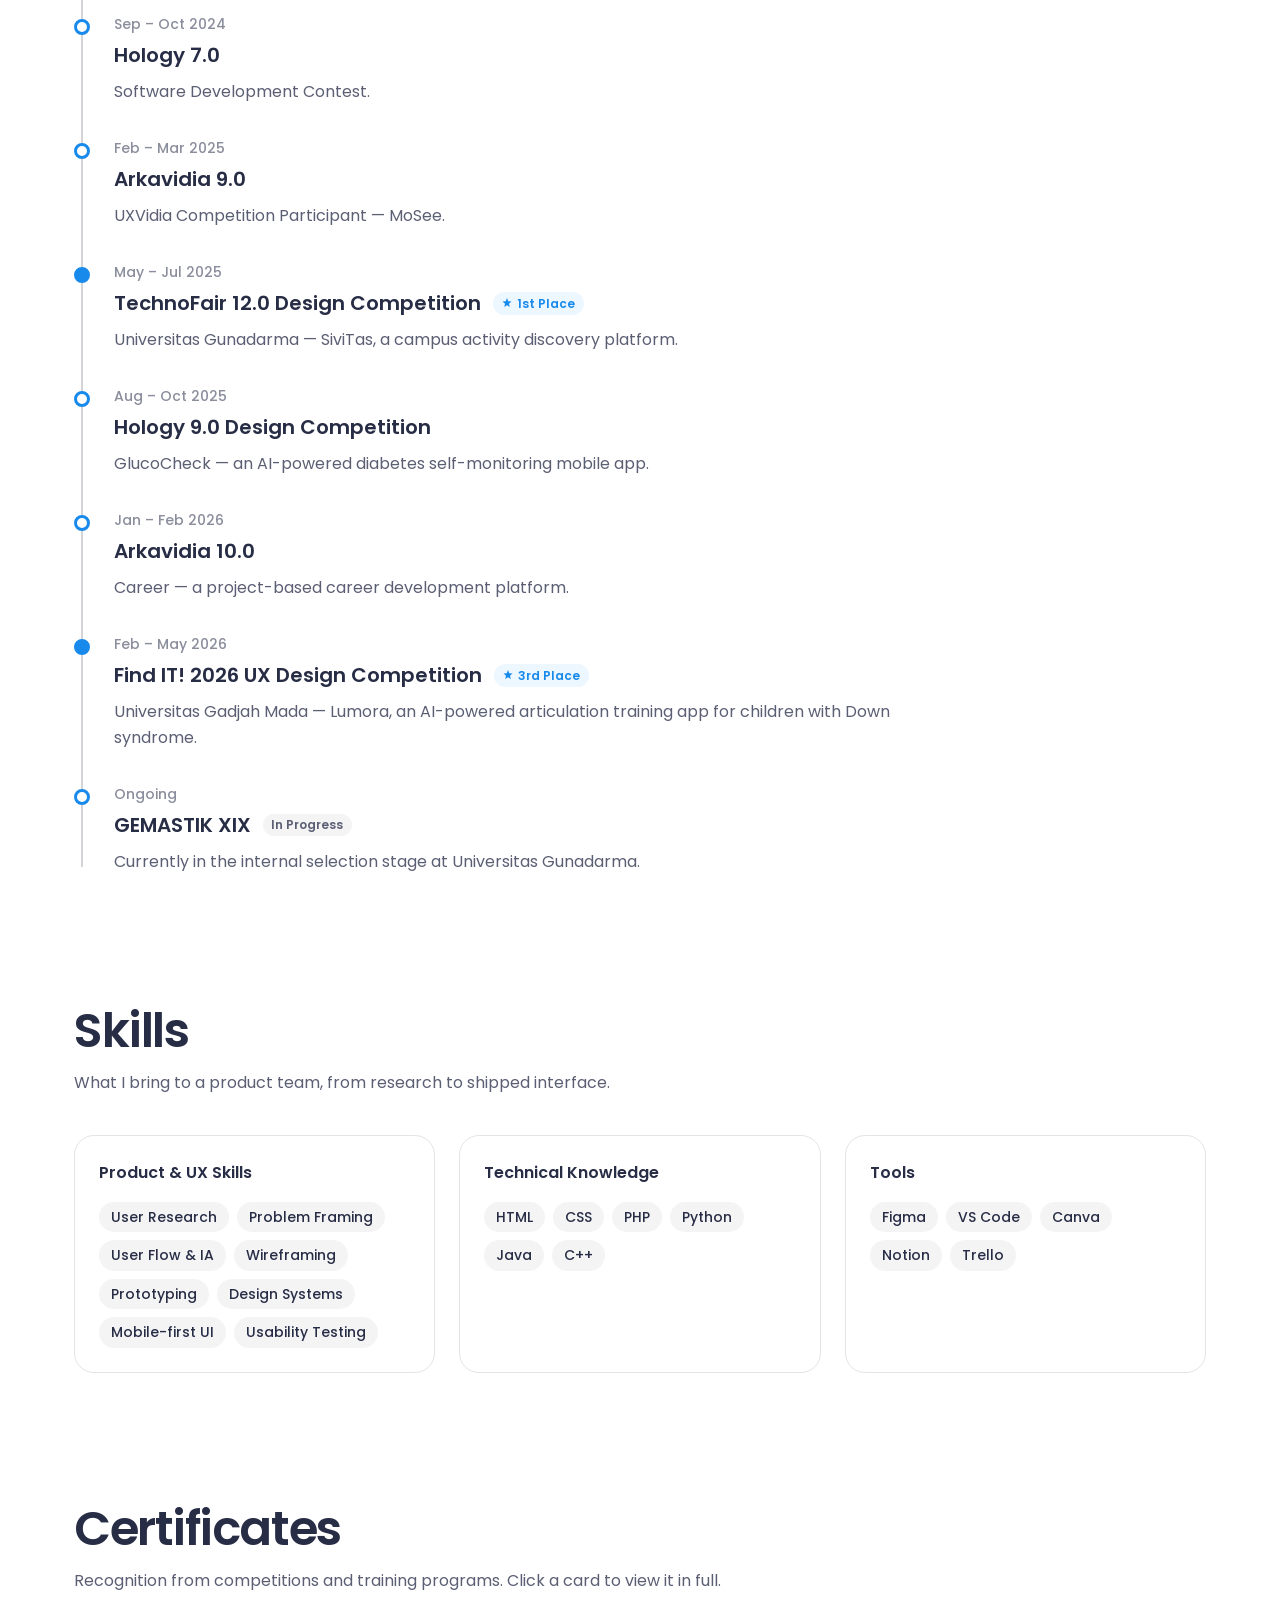
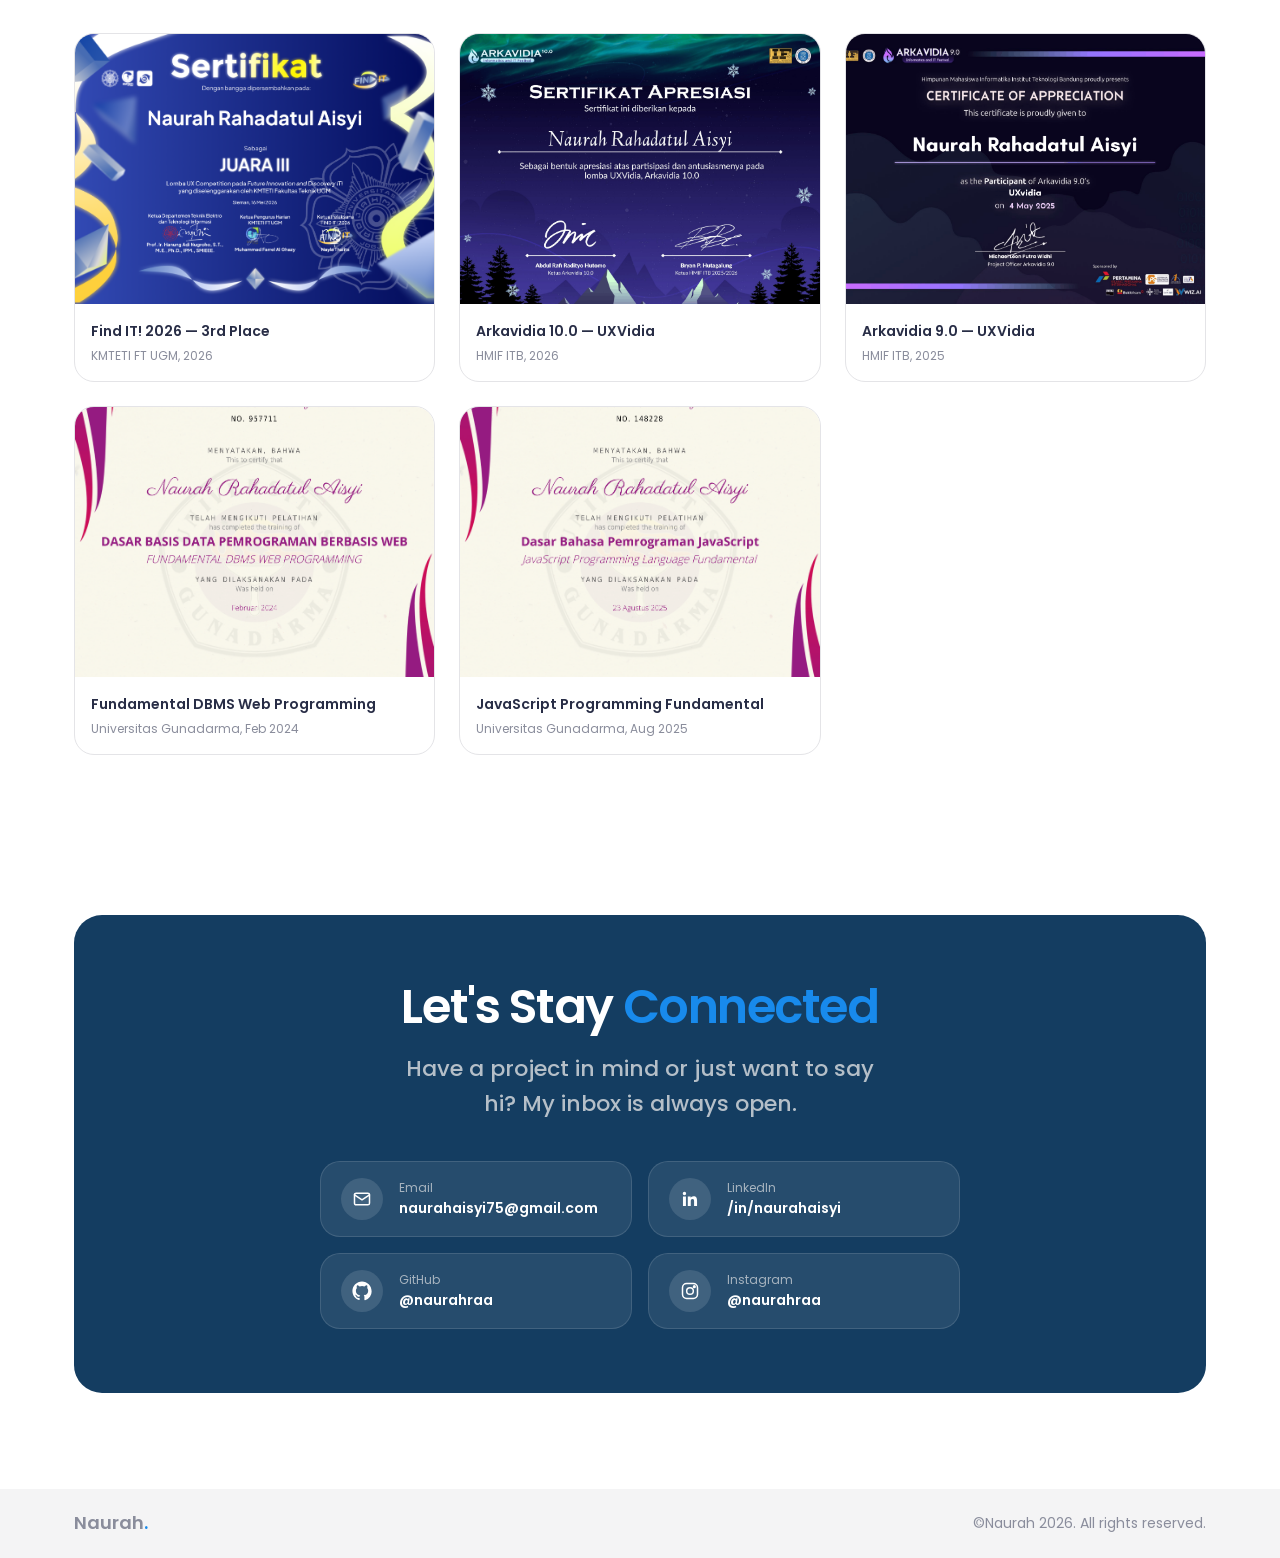
==== commit c877ecc0: "Add projects page, list-style cards, Projects nav link" ====
--- a/about.html
+++ b/about.html
@@ -1,432 +1,399 @@
-<!doctype html>
+<!DOCTYPE html>
 <html lang="id">
-  <head>
-    <meta charset="UTF-8" />
-    <meta name="viewport" content="width=device-width, initial-scale=1.0" />
-    <title>About — Naurah Rahadatul Aisyi</title>
-    <meta name="description" content="Tentang Naurah Rahadatul Aisyi, UI/UX Designer & Informatics Student." />
-
-    <link rel="preconnect" href="https://fonts.googleapis.com" />
-    <link rel="preconnect" href="https://fonts.gstatic.com" crossorigin />
-    <link href="https://fonts.googleapis.com/css2?family=Poppins:wght@400;500;600;700&family=Abyssinica+SIL&display=swap" rel="stylesheet" />
-
-    <link rel="stylesheet" href="css/tokens.css" />
-    <link rel="stylesheet" href="css/reset.css" />
-    <link rel="stylesheet" href="css/components.css" />
-    <link rel="stylesheet" href="css/about.css?v=2" />
-  </head>
-  <body>
-    <!-- ============ NAVBAR ============ -->
-    <header class="navbar">
-      <div class="navbar__inner">
-        <a href="index.html" class="navbar__logo">Naurah<span>.</span></a>
-
-        <nav class="navbar__links">
-          <a href="index.html" class="navbar__link">Home</a>
-          <a href="showcase.html" class="navbar__link">Showcase</a>
-          <a href="about.html" class="navbar__link">About</a>
-        </nav>
-
-        <a href="https://linkedin.com/in/naurahaisyi" target="_blank" rel="noopener" class="navbar__cta btn btn--surface btn--sm">
-          <svg class="btn__icon" viewBox="0 0 20 20" fill="currentColor">
-            <path
-              d="M18.52 0H1.48C.66 0 0 .64 0 1.44v17.11C0 19.35.66 20 1.48 20h17.04c.82 0 1.48-.65 1.48-1.44V1.44C20 .64 19.34 0 18.52 0ZM5.93 17.04H2.96V7.5h2.97v9.54ZM4.45 6.2a1.72 1.72 0 1 1 0-3.44 1.72 1.72 0 0 1 0 3.44Zm12.59 10.84h-2.96v-4.64c0-1.11-.02-2.53-1.54-2.53-1.55 0-1.78 1.2-1.78 2.45v4.72H7.8V7.5h2.84v1.3h.04c.4-.75 1.36-1.54 2.8-1.54 3 0 3.56 1.97 3.56 4.55v5.23Z"
-            />
-          </svg>
-          Get In Touch
+<head>
+<meta charset="UTF-8">
+<meta name="viewport" content="width=device-width, initial-scale=1.0">
+<title>About — Naurah Rahadatul Aisyi</title>
+<meta name="description" content="Tentang Naurah Rahadatul Aisyi, UI/UX Designer & Informatics Student.">
+
+<link rel="preconnect" href="https://fonts.googleapis.com">
+<link rel="preconnect" href="https://fonts.gstatic.com" crossorigin>
+<link href="https://fonts.googleapis.com/css2?family=Poppins:wght@400;500;600;700&family=Abyssinica+SIL&display=swap" rel="stylesheet">
+
+<link rel="stylesheet" href="css/tokens.css">
+<link rel="stylesheet" href="css/reset.css">
+<link rel="stylesheet" href="css/components.css">
+<link rel="stylesheet" href="css/about.css?v=2">
+</head>
+<body>
+
+<!-- ============ NAVBAR ============ -->
+<header class="navbar">
+  <div class="navbar__inner">
+    <a href="index.html" class="navbar__logo">Naurah<span>.</span></a>
+
+    <nav class="navbar__links">
+      <a href="index.html" class="navbar__link">Home</a>
+      <a href="showcase.html" class="navbar__link">Showcase</a>
+      <a href="projects.html" class="navbar__link">Projects</a>
+      <a href="about.html" class="navbar__link">About</a>
+    </nav>
+
+    <a href="https://linkedin.com/in/naurahaisyi" target="_blank" rel="noopener" class="navbar__cta btn btn--surface btn--sm">
+      <svg class="btn__icon" viewBox="0 0 20 20" fill="currentColor"><path d="M18.52 0H1.48C.66 0 0 .64 0 1.44v17.11C0 19.35.66 20 1.48 20h17.04c.82 0 1.48-.65 1.48-1.44V1.44C20 .64 19.34 0 18.52 0ZM5.93 17.04H2.96V7.5h2.97v9.54ZM4.45 6.2a1.72 1.72 0 1 1 0-3.44 1.72 1.72 0 0 1 0 3.44Zm12.59 10.84h-2.96v-4.64c0-1.11-.02-2.53-1.54-2.53-1.55 0-1.78 1.2-1.78 2.45v4.72H7.8V7.5h2.84v1.3h.04c.4-.75 1.36-1.54 2.8-1.54 3 0 3.56 1.97 3.56 4.55v5.23Z"/></svg>
+      Get In Touch
+    </a>
+
+    <button class="navbar__toggle" aria-label="Toggle menu">
+      <svg width="24" height="24" viewBox="0 0 24 24" fill="none" stroke="currentColor" stroke-width="2"><path d="M4 7h16M4 12h16M4 17h16"/></svg>
+    </button>
+  </div>
+</header>
+
+<main>
+
+  <!-- ============ HERO ============ -->
+  <section class="about-hero">
+    <div class="container about-hero__grid">
+      <div>
+        <h1 class="about-hero__title">Hi! I'm <span class="highlight">Naurah</span> — nice to meet you.</h1>
+        <p class="about-hero__subtitle">I design digital products grounded in research, systems thinking, and measurable impact — one milestone project at a time.</p>
+      </div>
+      <div class="about-hero__photo">
+        <div class="about-hero__photo-frame">
+          <img src="assets/profile/photo.jpeg" alt="Foto Naurah Rahadatul Aisyi">
+        </div>
+      </div>
+    </div>
+  </section>
+
+  <!-- ============ BIO ============ -->
+  <section class="about-bio">
+    <div class="container about-bio__grid">
+      <h2 class="about-bio__title">Who <span>I Am</span></h2>
+      <p class="about-bio__text">I'm an Informatics student at Universitas Gunadarma with a strong interest in UI/UX and Product Design, focused on building user-centered digital solutions for mobile-first experiences. I have hands-on experience designing user flows, wireframes, and high-fidelity prototypes, with a solid understanding of design systems and scalable interfaces.</p>
+      <p class="about-bio__text">Through academic projects and national competitions, I've worked on digital products spanning education, health-tech, and public systems — always starting from research and validating ideas before translating them into interfaces that are both intuitive and measurable.</p>
+      <p class="about-bio__text">I'm especially interested in how data, usability testing, and systems thinking can shape better product decisions, and I enjoy collaborating closely with development teams to turn user needs into functional, real-world designs.</p>
+    </div>
+  </section>
+
+  <!-- ============ COMPETITION JOURNEY ============ -->
+  <section class="about-section">
+    <div class="container">
+      <h2 class="about-section__title">Competition Journey</h2>
+      <p class="about-section__subtitle">9 design competitions across national universities, from May 2024 to present — with GEMASTIK XIX currently underway.</p>
+
+      <div class="timeline">
+
+        <div class="timeline-item" tabindex="0">
+          <div class="timeline-item__date">May – Jul 2024</div>
+          <div class="timeline-item__header">
+            <span class="timeline-item__title">GEMASTIK XVII</span>
+          </div>
+          <p class="timeline-item__desc">Internal Selection, Division IX — Smart Devices, Embedded Systems &amp; IoT.</p>
+          <div class="timeline-item__contribution">
+            <div class="timeline-item__contribution-label">My contribution</div>
+            <p class="timeline-item__contribution-text">Designed the system interface for a web-based solution, contributed to the technical proposal and solution concept, and passed internal selection at Gunadarma University for Division IX.</p>
+          </div>
+        </div>
+
+        <div class="timeline-item" tabindex="0">
+          <div class="timeline-item__date">Aug – Oct 2024</div>
+          <div class="timeline-item__header">
+            <span class="timeline-item__title">MI FEST 2024</span>
+          </div>
+          <p class="timeline-item__desc">UI/UX Competition Finalist — Universitas Negeri Surabaya, PolluCheck.</p>
+          <div class="timeline-item__contribution">
+            <div class="timeline-item__contribution-label">My contribution</div>
+            <p class="timeline-item__contribution-text">Created the main logo and visual assets for the proposed mobile app, co-authored the product proposal using user-centered design methods, and achieved finalist status with the second-highest score.</p>
+          </div>
+        </div>
+
+        <div class="timeline-item" tabindex="0">
+          <div class="timeline-item__date">Sep – Oct 2024</div>
+          <div class="timeline-item__header">
+            <span class="timeline-item__title">Hology 7.0</span>
+          </div>
+          <p class="timeline-item__desc">Software Development Contest.</p>
+          <div class="timeline-item__contribution">
+            <div class="timeline-item__contribution-label">My contribution</div>
+            <p class="timeline-item__contribution-text">Designed the visual identity and branding, including logo creation, wrote the development proposal with a focus on tech-based solutions, and collaborated in a multidisciplinary team throughout the competition.</p>
+          </div>
+        </div>
+
+        <div class="timeline-item" tabindex="0">
+          <div class="timeline-item__date">Feb – Mar 2025</div>
+          <div class="timeline-item__header">
+            <span class="timeline-item__title">Arkavidia 9.0</span>
+          </div>
+          <p class="timeline-item__desc">UXVidia Competition Participant — MoSee.</p>
+          <div class="timeline-item__contribution">
+            <div class="timeline-item__contribution-label">My contribution</div>
+            <p class="timeline-item__contribution-text">Contributed to UI design and logo creation for the proposed project solution, prepared the project proposal as a core competition requirement, and produced and edited a promotional video for the product idea.</p>
+          </div>
+        </div>
+
+        <div class="timeline-item timeline-item--award" tabindex="0">
+          <div class="timeline-item__date">May – Jul 2025</div>
+          <div class="timeline-item__header">
+            <span class="timeline-item__title">TechnoFair 12.0 Design Competition</span>
+            <span class="timeline-item__award">
+              <svg viewBox="0 0 24 24" fill="currentColor"><path d="M12 2 14.5 8.5 21 9l-5 4.5L17.5 20 12 16.5 6.5 20 8 13.5 3 9l6.5-.5L12 2Z"/></svg>
+              1st Place
+            </span>
+          </div>
+          <p class="timeline-item__desc">Universitas Gunadarma — SiviTas, a campus activity discovery platform.</p>
+          <div class="timeline-item__contribution">
+            <div class="timeline-item__contribution-label">My contribution</div>
+            <p class="timeline-item__contribution-text">Designed responsive user interfaces based on user-centered design principles and structured the solution proposal from problem analysis to target user needs.</p>
+          </div>
+        </div>
+
+        <div class="timeline-item" tabindex="0">
+          <div class="timeline-item__date">Aug – Oct 2025</div>
+          <div class="timeline-item__header">
+            <span class="timeline-item__title">Hology 9.0 Design Competition</span>
+          </div>
+          <p class="timeline-item__desc">GlucoCheck — an AI-powered diabetes self-monitoring mobile app.</p>
+          <div class="timeline-item__contribution">
+            <div class="timeline-item__contribution-label">My contribution</div>
+            <p class="timeline-item__contribution-text">Conducted user problem analysis, created user flows, wireframes, and high-fidelity prototypes in Figma, and applied design consistency through reusable components and Auto Layout.</p>
+          </div>
+        </div>
+
+        <div class="timeline-item" tabindex="0">
+          <div class="timeline-item__date">Jan – Feb 2026</div>
+          <div class="timeline-item__header">
+            <span class="timeline-item__title">Arkavidia 10.0</span>
+          </div>
+          <p class="timeline-item__desc">Career — a project-based career development platform.</p>
+          <div class="timeline-item__contribution">
+            <div class="timeline-item__contribution-label">My contribution</div>
+            <p class="timeline-item__contribution-text">Contributed to interface design aligned with the product concept, built UI components using design system principles, and created interactive prototypes to simulate user journeys.</p>
+          </div>
+        </div>
+
+        <div class="timeline-item timeline-item--award" tabindex="0">
+          <div class="timeline-item__date">Feb – May 2026</div>
+          <div class="timeline-item__header">
+            <span class="timeline-item__title">Find IT! 2026 UX Design Competition</span>
+            <span class="timeline-item__award">
+              <svg viewBox="0 0 24 24" fill="currentColor"><path d="M12 2 14.5 8.5 21 9l-5 4.5L17.5 20 12 16.5 6.5 20 8 13.5 3 9l6.5-.5L12 2Z"/></svg>
+              3rd Place
+            </span>
+          </div>
+          <p class="timeline-item__desc">Universitas Gadjah Mada — Lumora, an AI-powered articulation training app for children with Down syndrome.</p>
+          <div class="timeline-item__contribution">
+            <div class="timeline-item__contribution-label">My contribution</div>
+            <p class="timeline-item__contribution-text">Designed the logo, design system, and high-fidelity UI for Lumora, and proposed articulation training as the core product focus.</p>
+          </div>
+        </div>
+
+        <div class="timeline-item" tabindex="0">
+          <div class="timeline-item__date">Ongoing</div>
+          <div class="timeline-item__header">
+            <span class="timeline-item__title">GEMASTIK XIX</span>
+            <span class="timeline-item__award" style="background: var(--bg-subtle); color: var(--text-secondary);">In Progress</span>
+          </div>
+          <p class="timeline-item__desc">Currently in the internal selection stage at Universitas Gunadarma.</p>
+        </div>
+
+      </div>
+    </div>
+  </section>
+
+  <!-- ============ SKILLS ============ -->
+  <section class="about-section">
+    <div class="container">
+      <h2 class="about-section__title">Skills</h2>
+      <p class="about-section__subtitle">What I bring to a product team, from research to shipped interface.</p>
+
+      <div class="skills-grid">
+        <div class="skill-card">
+          <div class="skill-card__title">Product &amp; UX Skills</div>
+          <div class="skill-card__tags">
+            <span class="skill-tag">User Research</span>
+            <span class="skill-tag">Problem Framing</span>
+            <span class="skill-tag">User Flow & IA</span>
+            <span class="skill-tag">Wireframing</span>
+            <span class="skill-tag">Prototyping</span>
+            <span class="skill-tag">Design Systems</span>
+            <span class="skill-tag">Mobile-first UI</span>
+            <span class="skill-tag">Usability Testing</span>
+          </div>
+        </div>
+
+        <div class="skill-card">
+          <div class="skill-card__title">Technical Knowledge</div>
+          <div class="skill-card__tags">
+            <span class="skill-tag">HTML</span>
+            <span class="skill-tag">CSS</span>
+            <span class="skill-tag">PHP</span>
+            <span class="skill-tag">Python</span>
+            <span class="skill-tag">Java</span>
+            <span class="skill-tag">C++</span>
+          </div>
+        </div>
+
+        <div class="skill-card">
+          <div class="skill-card__title">Tools</div>
+          <div class="skill-card__tags">
+            <span class="skill-tag">Figma</span>
+            <span class="skill-tag">VS Code</span>
+            <span class="skill-tag">Canva</span>
+            <span class="skill-tag">Notion</span>
+            <span class="skill-tag">Trello</span>
+          </div>
+        </div>
+      </div>
+    </div>
+  </section>
+
+  <!-- ============ CERTIFICATES ============ -->
+  <section class="about-section">
+    <div class="container">
+      <h2 class="about-section__title">Certificates</h2>
+      <p class="about-section__subtitle">Recognition from competitions and training programs. Click a card to view it in full.</p>
+
+      <div class="cert-grid">
+        <button type="button" class="cert-card" data-cert="assets/about/cert-findit-2026.png" data-title="Find IT! 2026 — Juara III">
+          <img src="assets/about/cert-findit-2026.png" alt="Find IT! 2026 certificate">
+          <div class="cert-card__caption">
+            <div class="cert-card__title">Find IT! 2026 — 3rd Place</div>
+            <div class="cert-card__meta">KMTETI FT UGM, 2026</div>
+          </div>
+        </button>
+
+        <button type="button" class="cert-card" data-cert="assets/about/cert-arkavidia-10.png" data-title="Arkavidia 10.0 — Sertifikat Apresiasi">
+          <img src="assets/about/cert-arkavidia-10.png" alt="Arkavidia 10.0 certificate">
+          <div class="cert-card__caption">
+            <div class="cert-card__title">Arkavidia 10.0 — UXVidia</div>
+            <div class="cert-card__meta">HMIF ITB, 2026</div>
+          </div>
+        </button>
+
+        <button type="button" class="cert-card" data-cert="assets/about/cert-arkavidia-9.png" data-title="Arkavidia 9.0 — Certificate of Appreciation">
+          <img src="assets/about/cert-arkavidia-9.png" alt="Arkavidia 9.0 certificate">
+          <div class="cert-card__caption">
+            <div class="cert-card__title">Arkavidia 9.0 — UXVidia</div>
+            <div class="cert-card__meta">HMIF ITB, 2025</div>
+          </div>
+        </button>
+
+        <button type="button" class="cert-card" data-cert="assets/about/cert-dbms-web.png" data-title="Sertifikat Pelatihan — Fundamental DBMS Web Programming">
+          <img src="assets/about/cert-dbms-web.png" alt="DBMS web programming training certificate">
+          <div class="cert-card__caption">
+            <div class="cert-card__title">Fundamental DBMS Web Programming</div>
+            <div class="cert-card__meta">Universitas Gunadarma, Feb 2024</div>
+          </div>
+        </button>
+
+        <button type="button" class="cert-card" data-cert="assets/about/cert-javascript.png" data-title="Sertifikat Pelatihan — JavaScript Programming Language Fundamental">
+          <img src="assets/about/cert-javascript.png" alt="JavaScript programming training certificate">
+          <div class="cert-card__caption">
+            <div class="cert-card__title">JavaScript Programming Fundamental</div>
+            <div class="cert-card__meta">Universitas Gunadarma, Aug 2025</div>
+          </div>
+        </button>
+      </div>
+    </div>
+  </section>
+
+  <!-- ============ CERTIFICATE LIGHTBOX ============ -->
+  <div class="lightbox" id="cert-lightbox">
+    <button type="button" class="lightbox__close" aria-label="Close">
+      <svg viewBox="0 0 24 24" fill="none" stroke="currentColor" stroke-width="2" stroke-linecap="round"><path d="M6 6 18 18M18 6 6 18"/></svg>
+    </button>
+    <figure class="lightbox__content">
+      <img id="cert-lightbox-img" src="" alt="">
+      <figcaption id="cert-lightbox-caption"></figcaption>
+    </figure>
+  </div>
+
+</main>
+
+<!-- ============ CONNECT ============ -->
+<section class="connect">
+  <div class="container">
+    <div class="connect__frame">
+      <h2 class="connect__title">Let's Stay <span class="text-accent">Connected</span></h2>
+      <p class="connect__subtitle">Have a project in mind or just want to say hi? My inbox is always open.</p>
+
+      <div class="connect__grid">
+        <a href="mailto:naurahaisyi75@gmail.com" class="connect__card">
+          <span class="connect__card-icon">
+            <svg viewBox="0 0 24 24" fill="none" stroke="currentColor" stroke-width="1.8" stroke-linecap="round" stroke-linejoin="round"><rect x="3" y="5" width="18" height="14" rx="2"/><path d="m3 7 9 6 9-6"/></svg>
+          </span>
+          <span class="connect__card-text">
+            <span class="connect__card-label">Email</span>
+            <span class="connect__card-value">naurahaisyi75@gmail.com</span>
+          </span>
         </a>
 
-        <button class="navbar__toggle" aria-label="Toggle menu">
-          <svg width="24" height="24" viewBox="0 0 24 24" fill="none" stroke="currentColor" stroke-width="2"><path d="M4 7h16M4 12h16M4 17h16" /></svg>
-        </button>
-      </div>
-    </header>
-
-    <main>
-      <!-- ============ HERO ============ -->
-      <section class="about-hero">
-        <div class="container about-hero__grid">
-          <div>
-            <h1 class="about-hero__title">Hi! I'm <span class="highlight">Naurah</span> — nice to meet you.</h1>
-            <p class="about-hero__subtitle">I design digital products grounded in research, systems thinking, and measurable impact — one milestone project at a time.</p>
-          </div>
-          <div class="about-hero__photo">
-            <div class="about-hero__photo-frame">
-              <img src="assets/profile/photo.jpeg" alt="Foto Naurah Rahadatul Aisyi" />
-            </div>
-          </div>
-        </div>
-      </section>
-
-      <!-- ============ BIO ============ -->
-      <section class="about-bio">
-        <div class="container about-bio__grid">
-          <h2 class="about-bio__title">Who <span>I Am</span></h2>
-          <p class="about-bio__text">
-            I'm an Informatics student at Universitas Gunadarma with a strong interest in UI/UX and Product Design, focused on building user-centered digital solutions for mobile-first experiences. I have hands-on experience designing user
-            flows, wireframes, and high-fidelity prototypes, with a solid understanding of design systems and scalable interfaces.
-          </p>
-          <p class="about-bio__text">
-            Through academic projects and national competitions, I've worked on digital products spanning education, health-tech, and public systems — always starting from research and validating ideas before translating them into
-            interfaces that are both intuitive and measurable.
-          </p>
-          <p class="about-bio__text">
-            I'm especially interested in how data, usability testing, and systems thinking can shape better product decisions, and I enjoy collaborating closely with development teams to turn user needs into functional, real-world designs.
-          </p>
-        </div>
-      </section>
-
-      <!-- ============ COMPETITION JOURNEY ============ -->
-      <section class="about-section">
-        <div class="container">
-          <h2 class="about-section__title">Competition Journey</h2>
-          <p class="about-section__subtitle">9 design competitions across national universities, from May 2024 to present — with GEMASTIK XIX currently underway.</p>
-
-          <div class="timeline">
-            <div class="timeline-item" tabindex="0">
-              <div class="timeline-item__date">May – Jul 2024</div>
-              <div class="timeline-item__header">
-                <span class="timeline-item__title">GEMASTIK XVII</span>
-              </div>
-              <p class="timeline-item__desc">Internal Selection, Division IX — Smart Devices, Embedded Systems &amp; IoT.</p>
-              <div class="timeline-item__contribution">
-                <div class="timeline-item__contribution-label">My contribution</div>
-                <p class="timeline-item__contribution-text">
-                  Designed the system interface for a web-based solution, contributed to the technical proposal and solution concept, and passed internal selection at Gunadarma University for Division IX.
-                </p>
-              </div>
-            </div>
-
-            <div class="timeline-item" tabindex="0">
-              <div class="timeline-item__date">Aug – Oct 2024</div>
-              <div class="timeline-item__header">
-                <span class="timeline-item__title">MI FEST 2024</span>
-              </div>
-              <p class="timeline-item__desc">UI/UX Competition Finalist — Universitas Negeri Surabaya, PolluCheck.</p>
-              <div class="timeline-item__contribution">
-                <div class="timeline-item__contribution-label">My contribution</div>
-                <p class="timeline-item__contribution-text">
-                  Created the main logo and visual assets for the proposed mobile app, co-authored the product proposal using user-centered design methods, and achieved finalist status with the second-highest score.
-                </p>
-              </div>
-            </div>
-
-            <div class="timeline-item" tabindex="0">
-              <div class="timeline-item__date">Sep – Oct 2024</div>
-              <div class="timeline-item__header">
-                <span class="timeline-item__title">Hology 7.0</span>
-              </div>
-              <p class="timeline-item__desc">Software Development Contest.</p>
-              <div class="timeline-item__contribution">
-                <div class="timeline-item__contribution-label">My contribution</div>
-                <p class="timeline-item__contribution-text">
-                  Designed the visual identity and branding, including logo creation, wrote the development proposal with a focus on tech-based solutions, and collaborated in a multidisciplinary team throughout the competition.
-                </p>
-              </div>
-            </div>
-
-            <div class="timeline-item" tabindex="0">
-              <div class="timeline-item__date">Feb – Mar 2025</div>
-              <div class="timeline-item__header">
-                <span class="timeline-item__title">Arkavidia 9.0</span>
-              </div>
-              <p class="timeline-item__desc">UXVidia Competition Participant — MoSee.</p>
-              <div class="timeline-item__contribution">
-                <div class="timeline-item__contribution-label">My contribution</div>
-                <p class="timeline-item__contribution-text">
-                  Contributed to UI design and logo creation for the proposed project solution, prepared the project proposal as a core competition requirement, and produced and edited a promotional video for the product idea.
-                </p>
-              </div>
-            </div>
-
-            <div class="timeline-item timeline-item--award" tabindex="0">
-              <div class="timeline-item__date">May – Jul 2025</div>
-              <div class="timeline-item__header">
-                <span class="timeline-item__title">TechnoFair 12.0 Design Competition</span>
-                <span class="timeline-item__award">
-                  <svg viewBox="0 0 24 24" fill="currentColor"><path d="M12 2 14.5 8.5 21 9l-5 4.5L17.5 20 12 16.5 6.5 20 8 13.5 3 9l6.5-.5L12 2Z" /></svg>
-                  1st Place
-                </span>
-              </div>
-              <p class="timeline-item__desc">Universitas Gunadarma — SiviTas, a campus activity discovery platform.</p>
-              <div class="timeline-item__contribution">
-                <div class="timeline-item__contribution-label">My contribution</div>
-                <p class="timeline-item__contribution-text">Designed responsive user interfaces based on user-centered design principles and structured the solution proposal from problem analysis to target user needs.</p>
-              </div>
-            </div>
-
-            <div class="timeline-item" tabindex="0">
-              <div class="timeline-item__date">Aug – Oct 2025</div>
-              <div class="timeline-item__header">
-                <span class="timeline-item__title">Hology 9.0 Design Competition</span>
-              </div>
-              <p class="timeline-item__desc">GlucoCheck — an AI-powered diabetes self-monitoring mobile app.</p>
-              <div class="timeline-item__contribution">
-                <div class="timeline-item__contribution-label">My contribution</div>
-                <p class="timeline-item__contribution-text">
-                  Conducted user problem analysis, created user flows, wireframes, and high-fidelity prototypes in Figma, and applied design consistency through reusable components and Auto Layout.
-                </p>
-              </div>
-            </div>
-
-            <div class="timeline-item" tabindex="0">
-              <div class="timeline-item__date">Jan – Feb 2026</div>
-              <div class="timeline-item__header">
-                <span class="timeline-item__title">Arkavidia 10.0</span>
-              </div>
-              <p class="timeline-item__desc">Career — a project-based career development platform.</p>
-              <div class="timeline-item__contribution">
-                <div class="timeline-item__contribution-label">My contribution</div>
-                <p class="timeline-item__contribution-text">
-                  Contributed to interface design aligned with the product concept, built UI components using design system principles, and created interactive prototypes to simulate user journeys.
-                </p>
-              </div>
-            </div>
-
-            <div class="timeline-item timeline-item--award" tabindex="0">
-              <div class="timeline-item__date">Feb – May 2026</div>
-              <div class="timeline-item__header">
-                <span class="timeline-item__title">Find IT! 2026 UX Design Competition</span>
-                <span class="timeline-item__award">
-                  <svg viewBox="0 0 24 24" fill="currentColor"><path d="M12 2 14.5 8.5 21 9l-5 4.5L17.5 20 12 16.5 6.5 20 8 13.5 3 9l6.5-.5L12 2Z" /></svg>
-                  3rd Place
-                </span>
-              </div>
-              <p class="timeline-item__desc">Universitas Gadjah Mada — Lumora, an AI-powered articulation training app for children with Down syndrome.</p>
-              <div class="timeline-item__contribution">
-                <div class="timeline-item__contribution-label">My contribution</div>
-                <p class="timeline-item__contribution-text">Designed the logo, design system, and high-fidelity UI for Lumora, and proposed articulation training as the core product focus.</p>
-              </div>
-            </div>
-
-            <div class="timeline-item" tabindex="0">
-              <div class="timeline-item__date">Ongoing</div>
-              <div class="timeline-item__header">
-                <span class="timeline-item__title">GEMASTIK XIX</span>
-                <span class="timeline-item__award" style="background: var(--bg-subtle); color: var(--text-secondary)">In Progress</span>
-              </div>
-              <p class="timeline-item__desc">Currently in the internal selection stage at Universitas Gunadarma.</p>
-            </div>
-          </div>
-        </div>
-      </section>
-
-      <!-- ============ SKILLS ============ -->
-      <section class="about-section">
-        <div class="container">
-          <h2 class="about-section__title">Skills</h2>
-          <p class="about-section__subtitle">What I bring to a product team, from research to shipped interface.</p>
-
-          <div class="skills-grid">
-            <div class="skill-card">
-              <div class="skill-card__title">Product &amp; UX Skills</div>
-              <div class="skill-card__tags">
-                <span class="skill-tag">User Research</span>
-                <span class="skill-tag">Problem Framing</span>
-                <span class="skill-tag">User Flow & IA</span>
-                <span class="skill-tag">Wireframing</span>
-                <span class="skill-tag">Prototyping</span>
-                <span class="skill-tag">Design Systems</span>
-                <span class="skill-tag">Mobile-first UI</span>
-                <span class="skill-tag">Usability Testing</span>
-              </div>
-            </div>
-
-            <div class="skill-card">
-              <div class="skill-card__title">Technical Knowledge</div>
-              <div class="skill-card__tags">
-                <span class="skill-tag">HTML</span>
-                <span class="skill-tag">CSS</span>
-                <span class="skill-tag">PHP</span>
-                <span class="skill-tag">Python</span>
-                <span class="skill-tag">Java</span>
-                <span class="skill-tag">C++</span>
-              </div>
-            </div>
-
-            <div class="skill-card">
-              <div class="skill-card__title">Tools</div>
-              <div class="skill-card__tags">
-                <span class="skill-tag">Figma</span>
-                <span class="skill-tag">VS Code</span>
-                <span class="skill-tag">Canva</span>
-                <span class="skill-tag">Notion</span>
-                <span class="skill-tag">Trello</span>
-              </div>
-            </div>
-          </div>
-        </div>
-      </section>
-
-      <!-- ============ CERTIFICATES ============ -->
-      <section class="about-section">
-        <div class="container">
-          <h2 class="about-section__title">Certificates</h2>
-          <p class="about-section__subtitle">Recognition from competitions and training programs. Click a card to view it in full.</p>
-
-          <div class="cert-grid">
-            <button type="button" class="cert-card" data-cert="assets/about/cert-findit-2026.png" data-title="Find IT! 2026 — Juara III">
-              <img src="assets/about/cert-findit-2026.png" alt="Find IT! 2026 certificate" />
-              <div class="cert-card__caption">
-                <div class="cert-card__title">Find IT! 2026 — 3rd Place</div>
-                <div class="cert-card__meta">KMTETI FT UGM, 2026</div>
-              </div>
-            </button>
-
-            <button type="button" class="cert-card" data-cert="assets/about/cert-arkavidia-10.png" data-title="Arkavidia 10.0 — Sertifikat Apresiasi">
-              <img src="assets/about/cert-arkavidia-10.png" alt="Arkavidia 10.0 certificate" />
-              <div class="cert-card__caption">
-                <div class="cert-card__title">Arkavidia 10.0 — UXVidia</div>
-                <div class="cert-card__meta">HMIF ITB, 2026</div>
-              </div>
-            </button>
-
-            <button type="button" class="cert-card" data-cert="assets/about/cert-arkavidia-9.png" data-title="Arkavidia 9.0 — Certificate of Appreciation">
-              <img src="assets/about/cert-arkavidia-9.png" alt="Arkavidia 9.0 certificate" />
-              <div class="cert-card__caption">
-                <div class="cert-card__title">Arkavidia 9.0 — UXVidia</div>
-                <div class="cert-card__meta">HMIF ITB, 2025</div>
-              </div>
-            </button>
-
-            <button type="button" class="cert-card" data-cert="assets/about/cert-dbms-web.png" data-title="Sertifikat Pelatihan — Fundamental DBMS Web Programming">
-              <img src="assets/about/cert-dbms-web.png" alt="DBMS web programming training certificate" />
-              <div class="cert-card__caption">
-                <div class="cert-card__title">Fundamental DBMS Web Programming</div>
-                <div class="cert-card__meta">Universitas Gunadarma, Feb 2024</div>
-              </div>
-            </button>
-
-            <button type="button" class="cert-card" data-cert="assets/about/cert-javascript.png" data-title="Sertifikat Pelatihan — JavaScript Programming Language Fundamental">
-              <img src="assets/about/cert-javascript.png" alt="JavaScript programming training certificate" />
-              <div class="cert-card__caption">
-                <div class="cert-card__title">JavaScript Programming Fundamental</div>
-                <div class="cert-card__meta">Universitas Gunadarma, Aug 2025</div>
-              </div>
-            </button>
-          </div>
-        </div>
-      </section>
-
-      <!-- ============ CERTIFICATE LIGHTBOX ============ -->
-      <div class="lightbox" id="cert-lightbox">
-        <button type="button" class="lightbox__close" aria-label="Close">
-          <svg viewBox="0 0 24 24" fill="none" stroke="currentColor" stroke-width="2" stroke-linecap="round"><path d="M6 6 18 18M18 6 6 18" /></svg>
-        </button>
-        <figure class="lightbox__content">
-          <img id="cert-lightbox-img" src="" alt="" />
-          <figcaption id="cert-lightbox-caption"></figcaption>
-        </figure>
-      </div>
-    </main>
-
-    <!-- ============ CONNECT ============ -->
-    <section class="connect">
-      <div class="container">
-        <div class="connect__frame">
-          <h2 class="connect__title">Let's Stay <span class="text-accent">Connected</span></h2>
-          <p class="connect__subtitle">Have a project in mind or just want to say hi? My inbox is always open.</p>
-
-          <div class="connect__grid">
-            <a href="mailto:naurahaisyi75@gmail.com" class="connect__card">
-              <span class="connect__card-icon">
-                <svg viewBox="0 0 24 24" fill="none" stroke="currentColor" stroke-width="1.8" stroke-linecap="round" stroke-linejoin="round">
-                  <rect x="3" y="5" width="18" height="14" rx="2" />
-                  <path d="m3 7 9 6 9-6" />
-                </svg>
-              </span>
-              <span class="connect__card-text">
-                <span class="connect__card-label">Email</span>
-                <span class="connect__card-value">naurahaisyi75@gmail.com</span>
-              </span>
-            </a>
-
-            <a href="https://linkedin.com/in/naurahaisyi" target="_blank" rel="noopener" class="connect__card">
-              <span class="connect__card-icon">
-                <svg viewBox="0 0 24 24" fill="currentColor">
-                  <path
-                    d="M20.45 20.45h-3.55v-5.57c0-1.33-.02-3.03-1.85-3.03-1.86 0-2.14 1.45-2.14 2.94v5.66H9.36V9h3.41v1.56h.05c.47-.9 1.64-1.85 3.38-1.85 3.6 0 4.27 2.37 4.27 5.46v6.28zM5.34 7.43a2.06 2.06 0 1 1 0-4.12 2.06 2.06 0 0 1 0 4.12zM7.12 20.45H3.56V9h3.56v11.45z"
-                  />
-                </svg>
-              </span>
-              <span class="connect__card-text">
-                <span class="connect__card-label">LinkedIn</span>
-                <span class="connect__card-value">/in/naurahaisyi</span>
-              </span>
-            </a>
-
-            <a href="https://github.com/naurahraa" target="_blank" rel="noopener" class="connect__card">
-              <span class="connect__card-icon">
-                <svg viewBox="0 0 24 24" fill="currentColor">
-                  <path
-                    d="M12 .5C5.65.5.5 5.65.5 12c0 5.08 3.29 9.39 7.86 10.91.57.1.78-.25.78-.55 0-.27-.01-1.16-.02-2.11-3.2.7-3.87-1.36-3.87-1.36-.53-1.33-1.28-1.68-1.28-1.68-1.05-.71.08-.7.08-.7 1.16.08 1.77 1.19 1.77 1.19 1.03 1.76 2.7 1.25 3.36.96.1-.75.4-1.25.73-1.54-2.56-.29-5.25-1.28-5.25-5.7 0-1.26.45-2.29 1.19-3.09-.12-.29-.52-1.47.11-3.06 0 0 .97-.31 3.18 1.18a11.05 11.05 0 0 1 5.8 0c2.2-1.49 3.17-1.18 3.17-1.18.64 1.59.24 2.77.12 3.06.74.8 1.18 1.83 1.18 3.09 0 4.43-2.7 5.4-5.27 5.69.42.36.78 1.07.78 2.16 0 1.56-.01 2.82-.01 3.2 0 .31.2.66.79.55A10.53 10.53 0 0 0 23.5 12C23.5 5.65 18.35.5 12 .5Z"
-                  />
-                </svg>
-              </span>
-              <span class="connect__card-text">
-                <span class="connect__card-label">GitHub</span>
-                <span class="connect__card-value">@naurahraa</span>
-              </span>
-            </a>
-
-            <a href="https://www.instagram.com/naurahraa" target="_blank" rel="noopener" class="connect__card">
-              <span class="connect__card-icon">
-                <svg viewBox="0 0 24 24" fill="none" stroke="currentColor" stroke-width="1.8">
-                  <rect x="3" y="3" width="18" height="18" rx="5" />
-                  <circle cx="12" cy="12" r="4" />
-                  <circle cx="17.2" cy="6.8" r="1" />
-                </svg>
-              </span>
-              <span class="connect__card-text">
-                <span class="connect__card-label">Instagram</span>
-                <span class="connect__card-value">@naurahraa</span>
-              </span>
-            </a>
-          </div>
-        </div>
-      </div>
-    </section>
-
-    <!-- ============ FOOTER BAR ============ -->
-    <footer class="footer">
-      <div class="container footer__inner">
-        <span class="footer__logo">Naurah<span>.</span></span>
-        <p class="footer__copyright">©Naurah 2026. All rights reserved.</p>
-      </div>
-    </footer>
-
-    <script src="js/main.js"></script>
-    <script src="js/animations.js"></script>
-    <script>
-      (function () {
-        var lightbox = document.getElementById("cert-lightbox");
-        var lightboxImg = document.getElementById("cert-lightbox-img");
-        var lightboxCaption = document.getElementById("cert-lightbox-caption");
-        var closeBtn = lightbox.querySelector(".lightbox__close");
-
-        document.querySelectorAll(".cert-card").forEach(function (card) {
-          card.addEventListener("click", function () {
-            lightboxImg.src = card.getAttribute("data-cert");
-            lightboxImg.alt = card.getAttribute("data-title") || "";
-            lightboxCaption.textContent = card.getAttribute("data-title") || "";
-            lightbox.classList.add("is-open");
-            document.body.style.overflow = "hidden";
-          });
-        });
-
-        function closeLightbox() {
-          lightbox.classList.remove("is-open");
-          document.body.style.overflow = "";
-        }
-
-        closeBtn.addEventListener("click", closeLightbox);
-        lightbox.addEventListener("click", function (e) {
-          if (e.target === lightbox) closeLightbox();
-        });
-        document.addEventListener("keydown", function (e) {
-          if (e.key === "Escape") closeLightbox();
-        });
-      })();
-    </script>
-  </body>
-</html>
+        <a href="https://linkedin.com/in/naurahaisyi" target="_blank" rel="noopener" class="connect__card">
+          <span class="connect__card-icon">
+            <svg viewBox="0 0 24 24" fill="currentColor"><path d="M20.45 20.45h-3.55v-5.57c0-1.33-.02-3.03-1.85-3.03-1.86 0-2.14 1.45-2.14 2.94v5.66H9.36V9h3.41v1.56h.05c.47-.9 1.64-1.85 3.38-1.85 3.6 0 4.27 2.37 4.27 5.46v6.28zM5.34 7.43a2.06 2.06 0 1 1 0-4.12 2.06 2.06 0 0 1 0 4.12zM7.12 20.45H3.56V9h3.56v11.45z"/></svg>
+          </span>
+          <span class="connect__card-text">
+            <span class="connect__card-label">LinkedIn</span>
+            <span class="connect__card-value">/in/naurahaisyi</span>
+          </span>
+        </a>
+
+        <a href="https://github.com/naurahraa" target="_blank" rel="noopener" class="connect__card">
+          <span class="connect__card-icon">
+            <svg viewBox="0 0 24 24" fill="currentColor"><path d="M12 .5C5.65.5.5 5.65.5 12c0 5.08 3.29 9.39 7.86 10.91.57.1.78-.25.78-.55 0-.27-.01-1.16-.02-2.11-3.2.7-3.87-1.36-3.87-1.36-.53-1.33-1.28-1.68-1.28-1.68-1.05-.71.08-.7.08-.7 1.16.08 1.77 1.19 1.77 1.19 1.03 1.76 2.7 1.25 3.36.96.1-.75.4-1.25.73-1.54-2.56-.29-5.25-1.28-5.25-5.7 0-1.26.45-2.29 1.19-3.09-.12-.29-.52-1.47.11-3.06 0 0 .97-.31 3.18 1.18a11.05 11.05 0 0 1 5.8 0c2.2-1.49 3.17-1.18 3.17-1.18.64 1.59.24 2.77.12 3.06.74.8 1.18 1.83 1.18 3.09 0 4.43-2.7 5.4-5.27 5.69.42.36.78 1.07.78 2.16 0 1.56-.01 2.82-.01 3.2 0 .31.2.66.79.55A10.53 10.53 0 0 0 23.5 12C23.5 5.65 18.35.5 12 .5Z"/></svg>
+          </span>
+          <span class="connect__card-text">
+            <span class="connect__card-label">GitHub</span>
+            <span class="connect__card-value">@naurahraa</span>
+          </span>
+        </a>
+
+        <a href="https://www.instagram.com/naurahraa" target="_blank" rel="noopener" class="connect__card">
+          <span class="connect__card-icon">
+            <svg viewBox="0 0 24 24" fill="none" stroke="currentColor" stroke-width="1.8"><rect x="3" y="3" width="18" height="18" rx="5"/><circle cx="12" cy="12" r="4"/><circle cx="17.2" cy="6.8" r="1"/></svg>
+          </span>
+          <span class="connect__card-text">
+            <span class="connect__card-label">Instagram</span>
+            <span class="connect__card-value">@naurahraa</span>
+          </span>
+        </a>
+      </div>
+    </div>
+  </div>
+</section>
+
+<!-- ============ FOOTER BAR ============ -->
+<footer class="footer">
+  <div class="container footer__inner">
+    <span class="footer__logo">Naurah<span>.</span></span>
+    <p class="footer__copyright">©Naurah 2026. All rights reserved.</p>
+  </div>
+</footer>
+
+<script src="js/main.js"></script>
+<script src="js/animations.js"></script>
+<script>
+  (function () {
+    var lightbox = document.getElementById('cert-lightbox');
+    var lightboxImg = document.getElementById('cert-lightbox-img');
+    var lightboxCaption = document.getElementById('cert-lightbox-caption');
+    var closeBtn = lightbox.querySelector('.lightbox__close');
+
+    document.querySelectorAll('.cert-card').forEach(function (card) {
+      card.addEventListener('click', function () {
+        lightboxImg.src = card.getAttribute('data-cert');
+        lightboxImg.alt = card.getAttribute('data-title') || '';
+        lightboxCaption.textContent = card.getAttribute('data-title') || '';
+        lightbox.classList.add('is-open');
+        document.body.style.overflow = 'hidden';
+      });
+    });
+
+    function closeLightbox() {
+      lightbox.classList.remove('is-open');
+      document.body.style.overflow = '';
+    }
+
+    closeBtn.addEventListener('click', closeLightbox);
+    lightbox.addEventListener('click', function (e) {
+      if (e.target === lightbox) closeLightbox();
+    });
+    document.addEventListener('keydown', function (e) {
+      if (e.key === 'Escape') closeLightbox();
+    });
+  })();
+</script>
+</body>
+</html>
--- a/css/components.css
+++ b/css/components.css
@@ -250,6 +250,12 @@
   width: 1.1em;
   height: 1.1em;
   flex-shrink: 0;
+  transition: transform var(--duration-fast) var(--ease-out);
+}
+
+/* ikon panah diagonal jadi ngarah ke kanan pas di-hover, sama kayak project-card__go */
+.btn--arrow-hover:hover .btn__icon {
+  transform: rotate(45deg);
 }
 
 /* ------------------------------------------
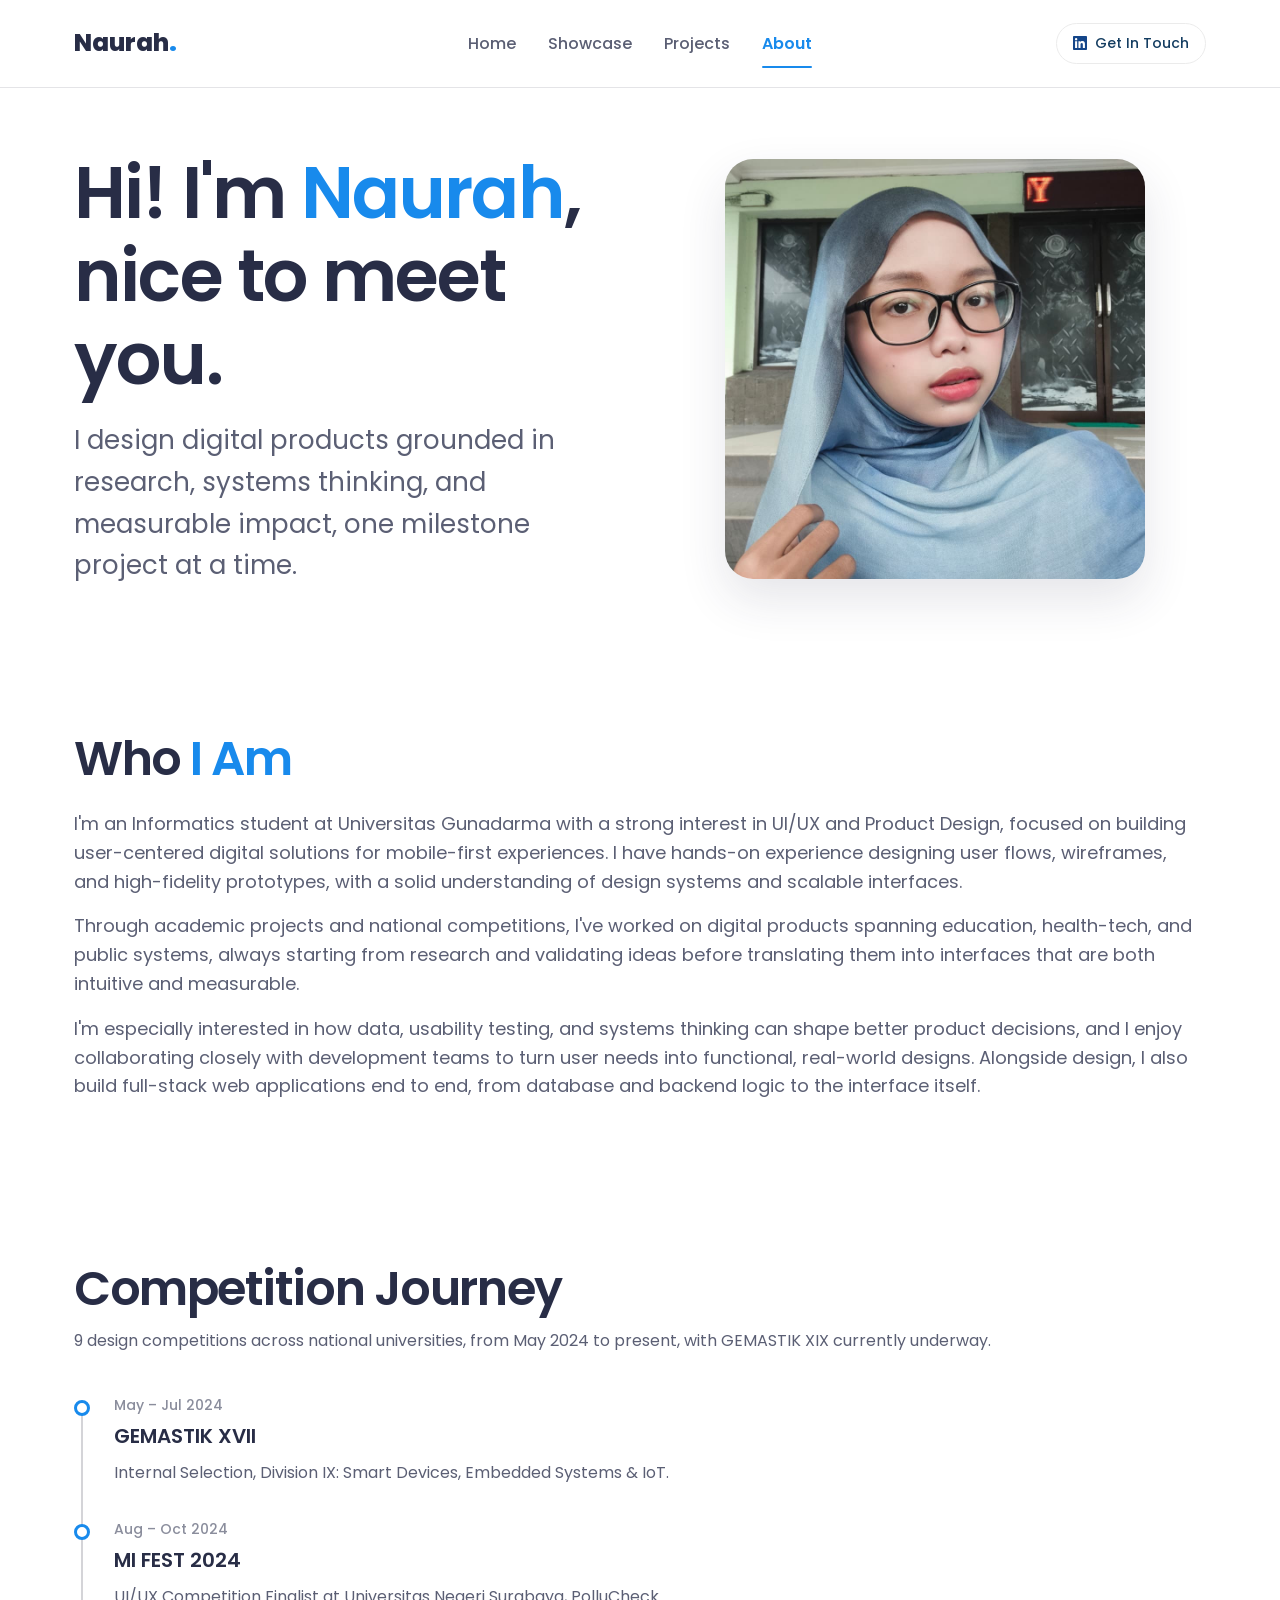
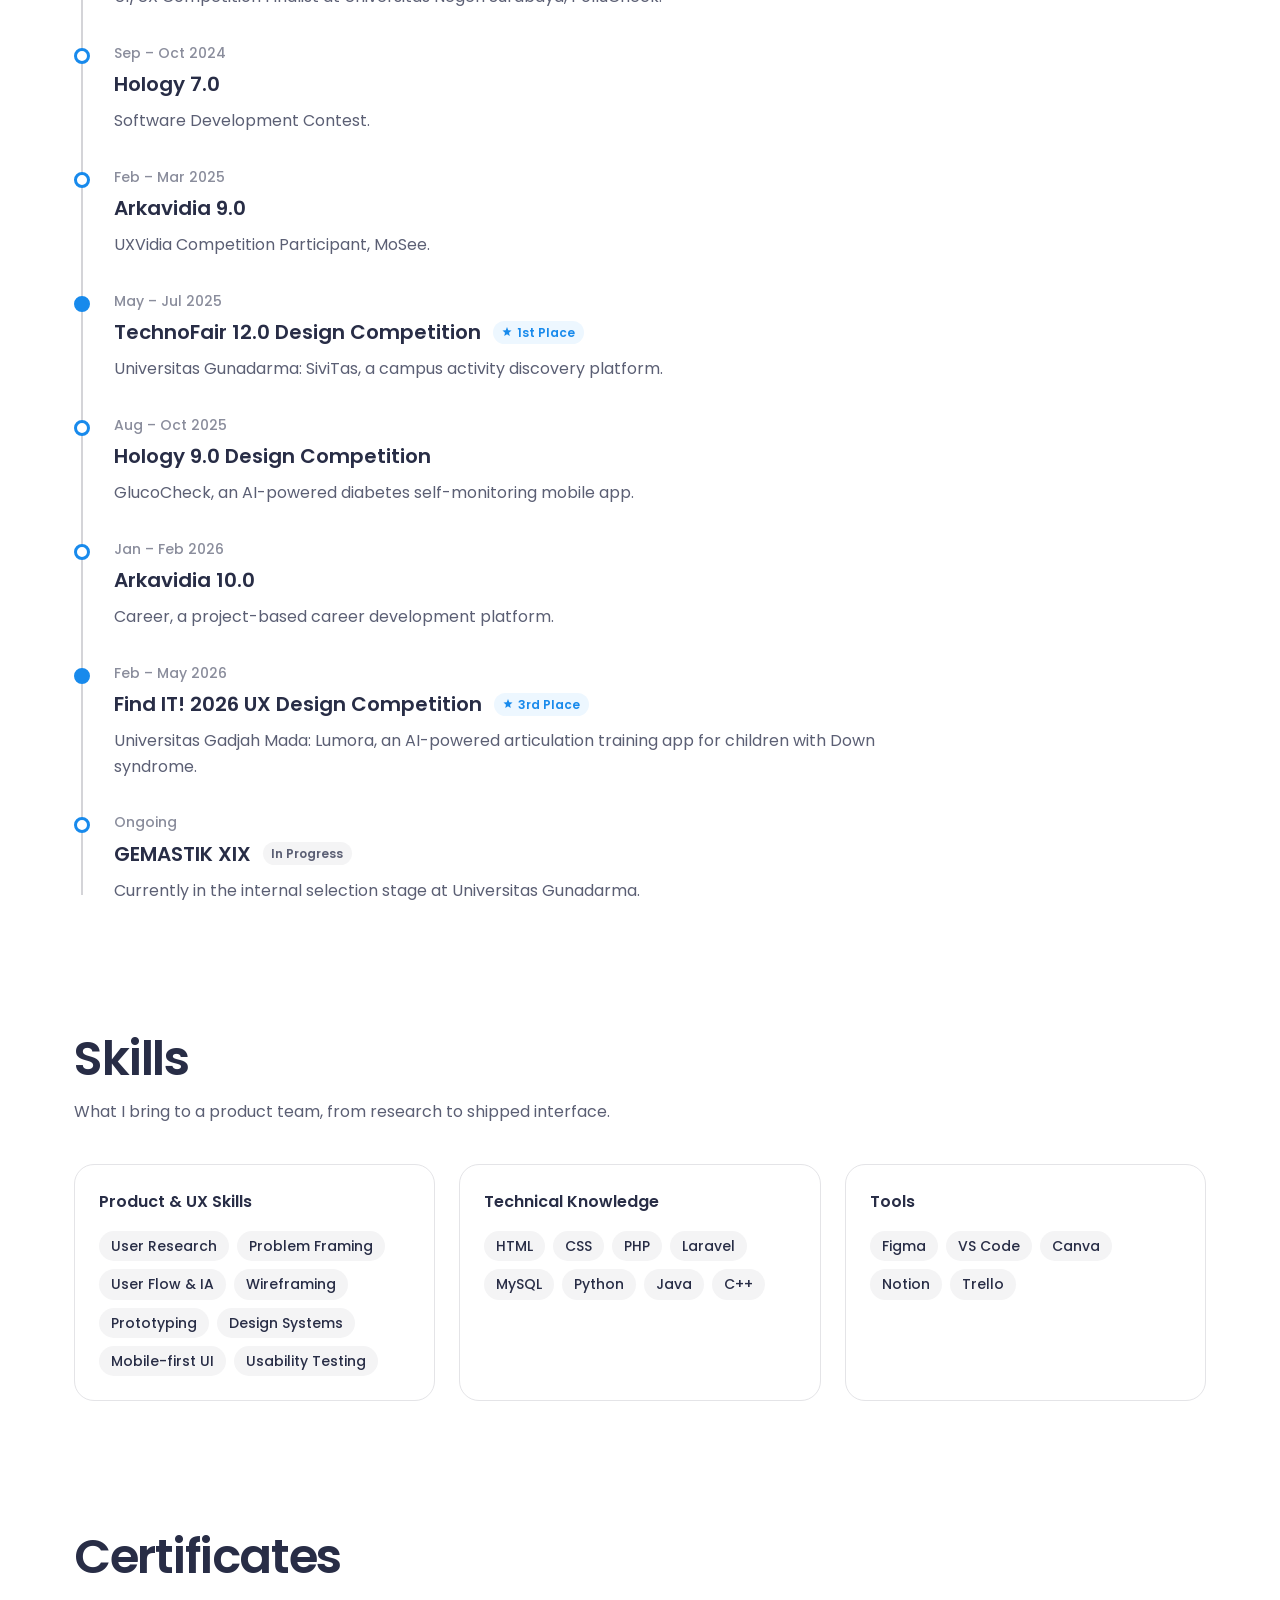
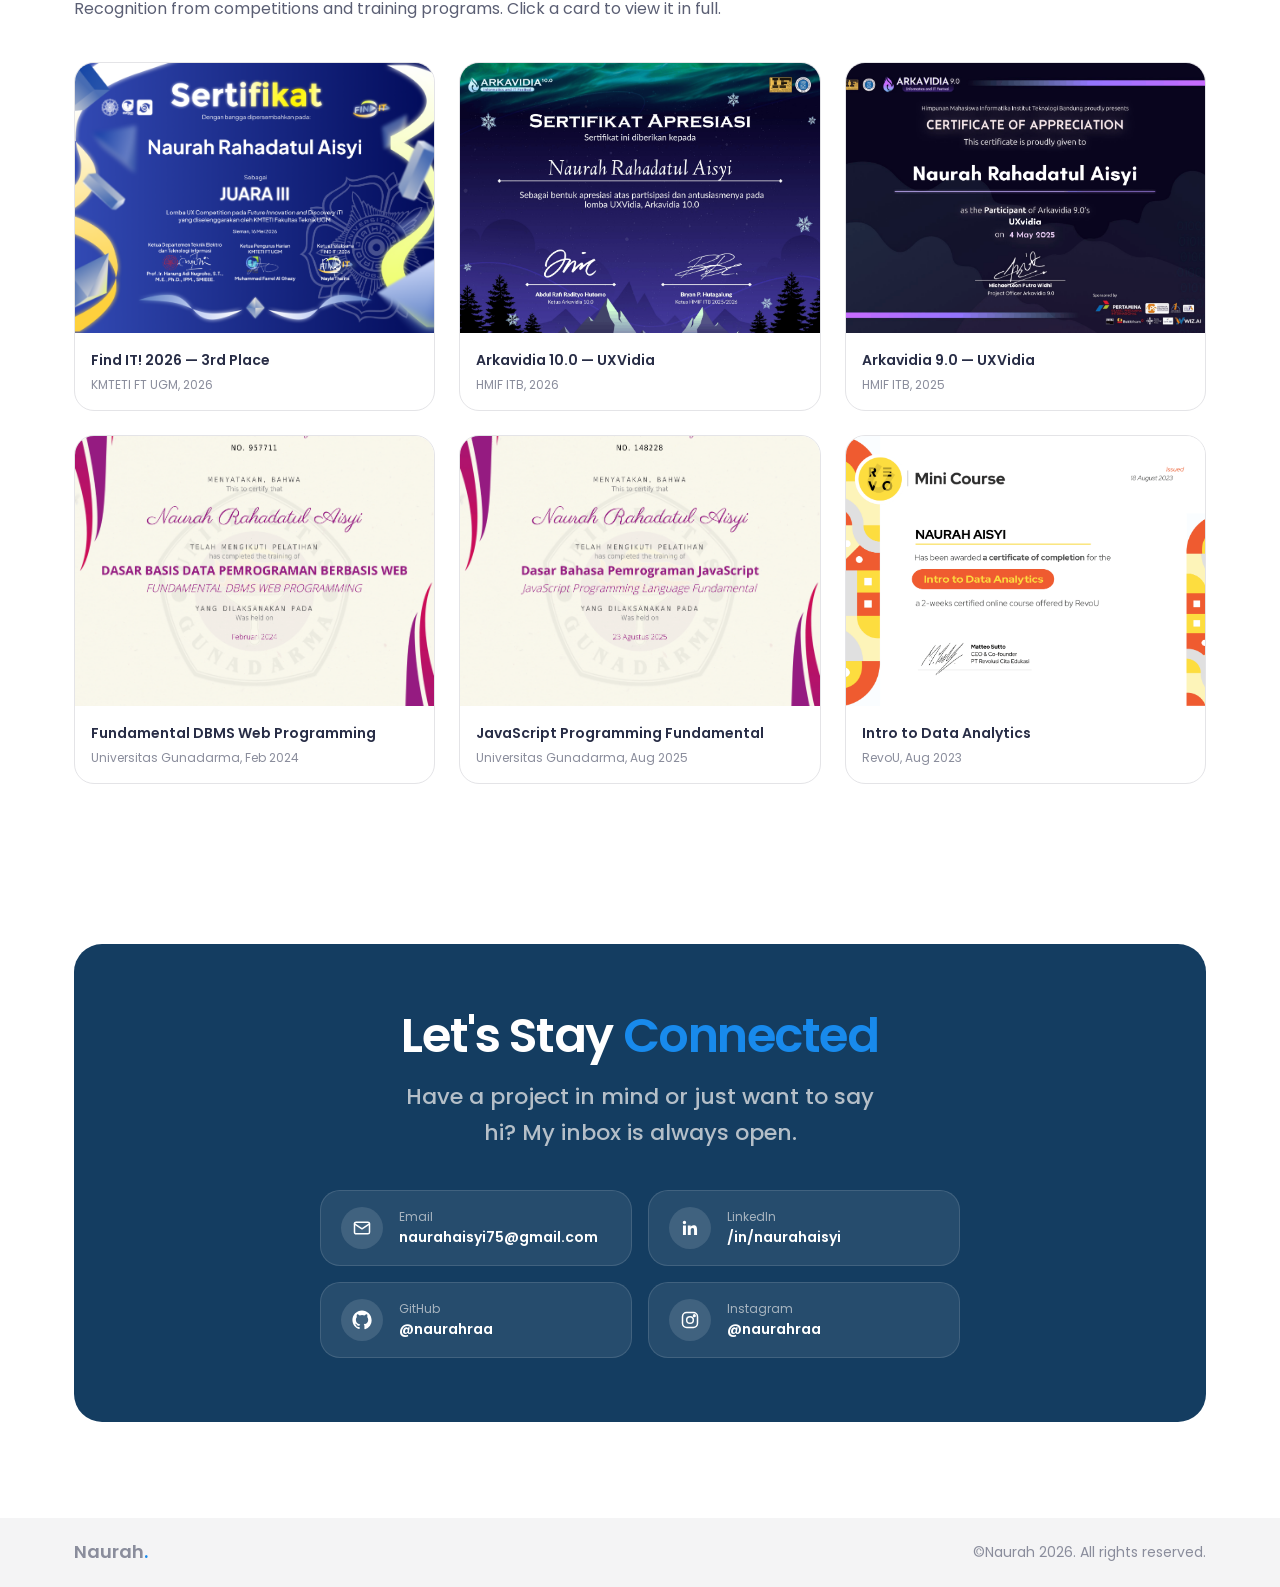
==== commit 27f01e49: "Add Azzam Jaya project, update em dash and terminology across pages, add RevoU certificate" ====
--- a/about.html
+++ b/about.html
@@ -46,8 +46,8 @@
   <section class="about-hero">
     <div class="container about-hero__grid">
       <div>
-        <h1 class="about-hero__title">Hi! I'm <span class="highlight">Naurah</span> — nice to meet you.</h1>
-        <p class="about-hero__subtitle">I design digital products grounded in research, systems thinking, and measurable impact — one milestone project at a time.</p>
+        <h1 class="about-hero__title">Hi! I'm <span class="highlight">Naurah</span>, nice to meet you.</h1>
+        <p class="about-hero__subtitle">I design digital products grounded in research, systems thinking, and measurable impact, one milestone project at a time.</p>
       </div>
       <div class="about-hero__photo">
         <div class="about-hero__photo-frame">
@@ -62,8 +62,8 @@
     <div class="container about-bio__grid">
       <h2 class="about-bio__title">Who <span>I Am</span></h2>
       <p class="about-bio__text">I'm an Informatics student at Universitas Gunadarma with a strong interest in UI/UX and Product Design, focused on building user-centered digital solutions for mobile-first experiences. I have hands-on experience designing user flows, wireframes, and high-fidelity prototypes, with a solid understanding of design systems and scalable interfaces.</p>
-      <p class="about-bio__text">Through academic projects and national competitions, I've worked on digital products spanning education, health-tech, and public systems — always starting from research and validating ideas before translating them into interfaces that are both intuitive and measurable.</p>
-      <p class="about-bio__text">I'm especially interested in how data, usability testing, and systems thinking can shape better product decisions, and I enjoy collaborating closely with development teams to turn user needs into functional, real-world designs.</p>
+      <p class="about-bio__text">Through academic projects and national competitions, I've worked on digital products spanning education, health-tech, and public systems, always starting from research and validating ideas before translating them into interfaces that are both intuitive and measurable.</p>
+      <p class="about-bio__text">I'm especially interested in how data, usability testing, and systems thinking can shape better product decisions, and I enjoy collaborating closely with development teams to turn user needs into functional, real-world designs. Alongside design, I also build full-stack web applications end to end, from database and backend logic to the interface itself.</p>
     </div>
   </section>
 
@@ -71,7 +71,7 @@
   <section class="about-section">
     <div class="container">
       <h2 class="about-section__title">Competition Journey</h2>
-      <p class="about-section__subtitle">9 design competitions across national universities, from May 2024 to present — with GEMASTIK XIX currently underway.</p>
+      <p class="about-section__subtitle">9 design competitions across national universities, from May 2024 to present, with GEMASTIK XIX currently underway.</p>
 
       <div class="timeline">
 
@@ -80,7 +80,7 @@
           <div class="timeline-item__header">
             <span class="timeline-item__title">GEMASTIK XVII</span>
           </div>
-          <p class="timeline-item__desc">Internal Selection, Division IX — Smart Devices, Embedded Systems &amp; IoT.</p>
+          <p class="timeline-item__desc">Internal Selection, Division IX: Smart Devices, Embedded Systems &amp; IoT.</p>
           <div class="timeline-item__contribution">
             <div class="timeline-item__contribution-label">My contribution</div>
             <p class="timeline-item__contribution-text">Designed the system interface for a web-based solution, contributed to the technical proposal and solution concept, and passed internal selection at Gunadarma University for Division IX.</p>
@@ -92,7 +92,7 @@
           <div class="timeline-item__header">
             <span class="timeline-item__title">MI FEST 2024</span>
           </div>
-          <p class="timeline-item__desc">UI/UX Competition Finalist — Universitas Negeri Surabaya, PolluCheck.</p>
+          <p class="timeline-item__desc">UI/UX Competition Finalist at Universitas Negeri Surabaya, PolluCheck.</p>
           <div class="timeline-item__contribution">
             <div class="timeline-item__contribution-label">My contribution</div>
             <p class="timeline-item__contribution-text">Created the main logo and visual assets for the proposed mobile app, co-authored the product proposal using user-centered design methods, and achieved finalist status with the second-highest score.</p>
@@ -116,7 +116,7 @@
           <div class="timeline-item__header">
             <span class="timeline-item__title">Arkavidia 9.0</span>
           </div>
-          <p class="timeline-item__desc">UXVidia Competition Participant — MoSee.</p>
+          <p class="timeline-item__desc">UXVidia Competition Participant, MoSee.</p>
           <div class="timeline-item__contribution">
             <div class="timeline-item__contribution-label">My contribution</div>
             <p class="timeline-item__contribution-text">Contributed to UI design and logo creation for the proposed project solution, prepared the project proposal as a core competition requirement, and produced and edited a promotional video for the product idea.</p>
@@ -132,7 +132,7 @@
               1st Place
             </span>
           </div>
-          <p class="timeline-item__desc">Universitas Gunadarma — SiviTas, a campus activity discovery platform.</p>
+          <p class="timeline-item__desc">Universitas Gunadarma: SiviTas, a campus activity discovery platform.</p>
           <div class="timeline-item__contribution">
             <div class="timeline-item__contribution-label">My contribution</div>
             <p class="timeline-item__contribution-text">Designed responsive user interfaces based on user-centered design principles and structured the solution proposal from problem analysis to target user needs.</p>
@@ -144,7 +144,7 @@
           <div class="timeline-item__header">
             <span class="timeline-item__title">Hology 9.0 Design Competition</span>
           </div>
-          <p class="timeline-item__desc">GlucoCheck — an AI-powered diabetes self-monitoring mobile app.</p>
+          <p class="timeline-item__desc">GlucoCheck, an AI-powered diabetes self-monitoring mobile app.</p>
           <div class="timeline-item__contribution">
             <div class="timeline-item__contribution-label">My contribution</div>
             <p class="timeline-item__contribution-text">Conducted user problem analysis, created user flows, wireframes, and high-fidelity prototypes in Figma, and applied design consistency through reusable components and Auto Layout.</p>
@@ -156,7 +156,7 @@
           <div class="timeline-item__header">
             <span class="timeline-item__title">Arkavidia 10.0</span>
           </div>
-          <p class="timeline-item__desc">Career — a project-based career development platform.</p>
+          <p class="timeline-item__desc">Career, a project-based career development platform.</p>
           <div class="timeline-item__contribution">
             <div class="timeline-item__contribution-label">My contribution</div>
             <p class="timeline-item__contribution-text">Contributed to interface design aligned with the product concept, built UI components using design system principles, and created interactive prototypes to simulate user journeys.</p>
@@ -172,7 +172,7 @@
               3rd Place
             </span>
           </div>
-          <p class="timeline-item__desc">Universitas Gadjah Mada — Lumora, an AI-powered articulation training app for children with Down syndrome.</p>
+          <p class="timeline-item__desc">Universitas Gadjah Mada: Lumora, an AI-powered articulation training app for children with Down syndrome.</p>
           <div class="timeline-item__contribution">
             <div class="timeline-item__contribution-label">My contribution</div>
             <p class="timeline-item__contribution-text">Designed the logo, design system, and high-fidelity UI for Lumora, and proposed articulation training as the core product focus.</p>
@@ -219,6 +219,8 @@
             <span class="skill-tag">HTML</span>
             <span class="skill-tag">CSS</span>
             <span class="skill-tag">PHP</span>
+            <span class="skill-tag">Laravel</span>
+            <span class="skill-tag">MySQL</span>
             <span class="skill-tag">Python</span>
             <span class="skill-tag">Java</span>
             <span class="skill-tag">C++</span>
@@ -283,6 +285,14 @@
           <div class="cert-card__caption">
             <div class="cert-card__title">JavaScript Programming Fundamental</div>
             <div class="cert-card__meta">Universitas Gunadarma, Aug 2025</div>
+          </div>
+        </button>
+
+        <button type="button" class="cert-card" data-cert="assets/about/cert-revou-data-analytics.png" data-title="RevoU — Intro to Data Analytics">
+          <img src="assets/about/cert-revou-data-analytics.png" alt="RevoU Intro to Data Analytics certificate">
+          <div class="cert-card__caption">
+            <div class="cert-card__title">Intro to Data Analytics</div>
+            <div class="cert-card__meta">RevoU, Aug 2023</div>
           </div>
         </button>
       </div>
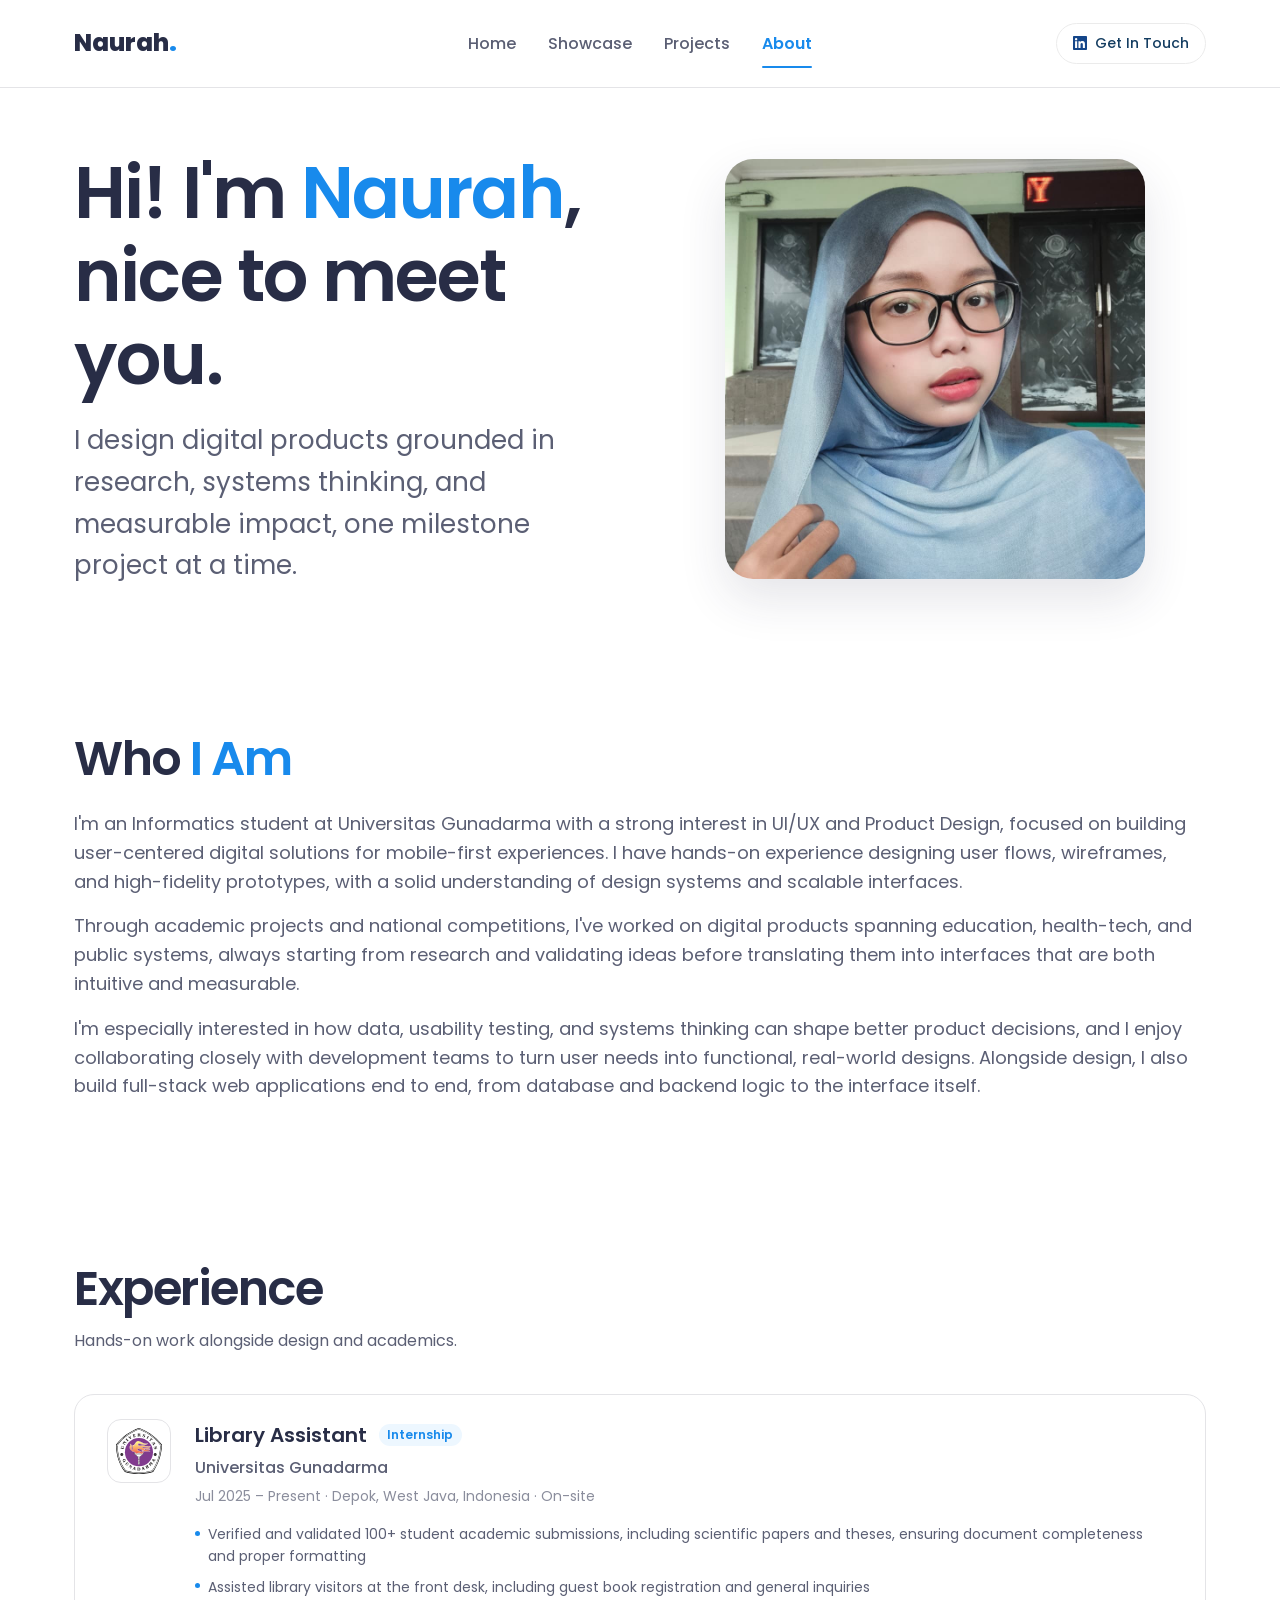
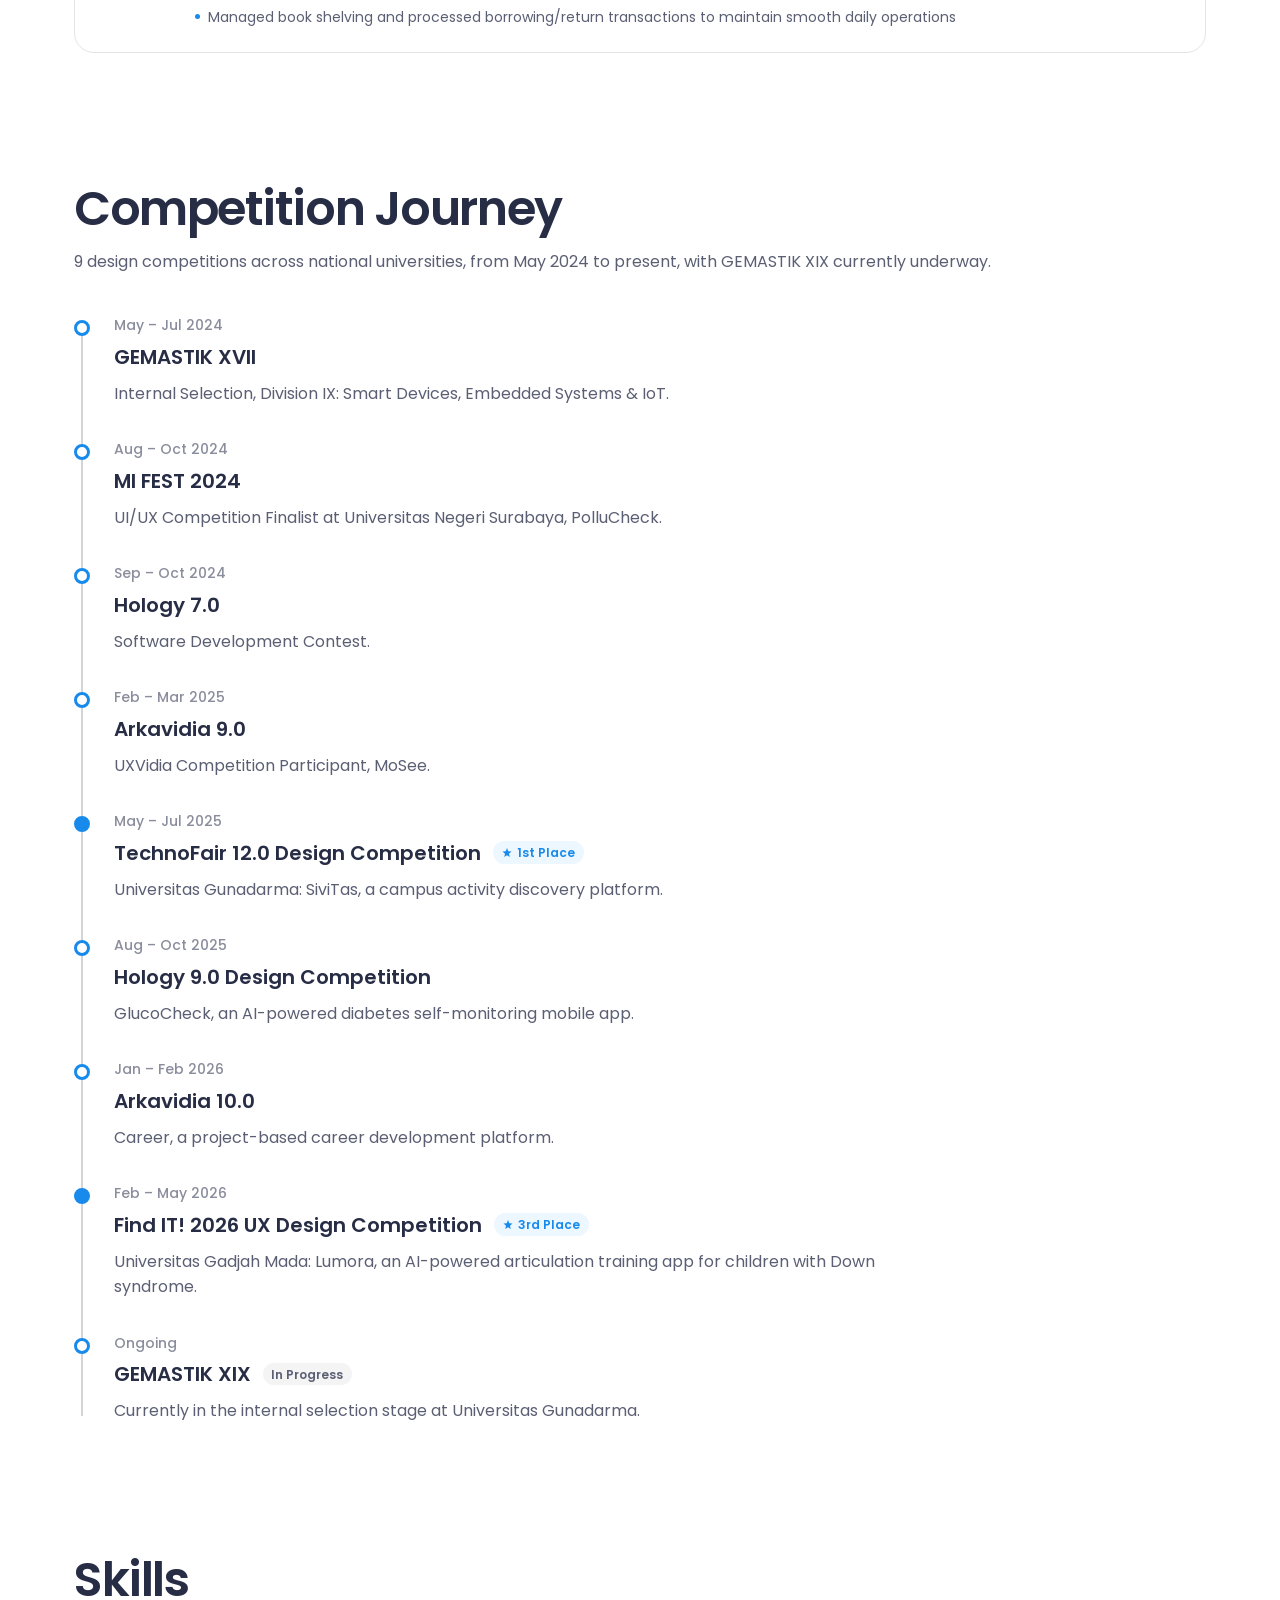
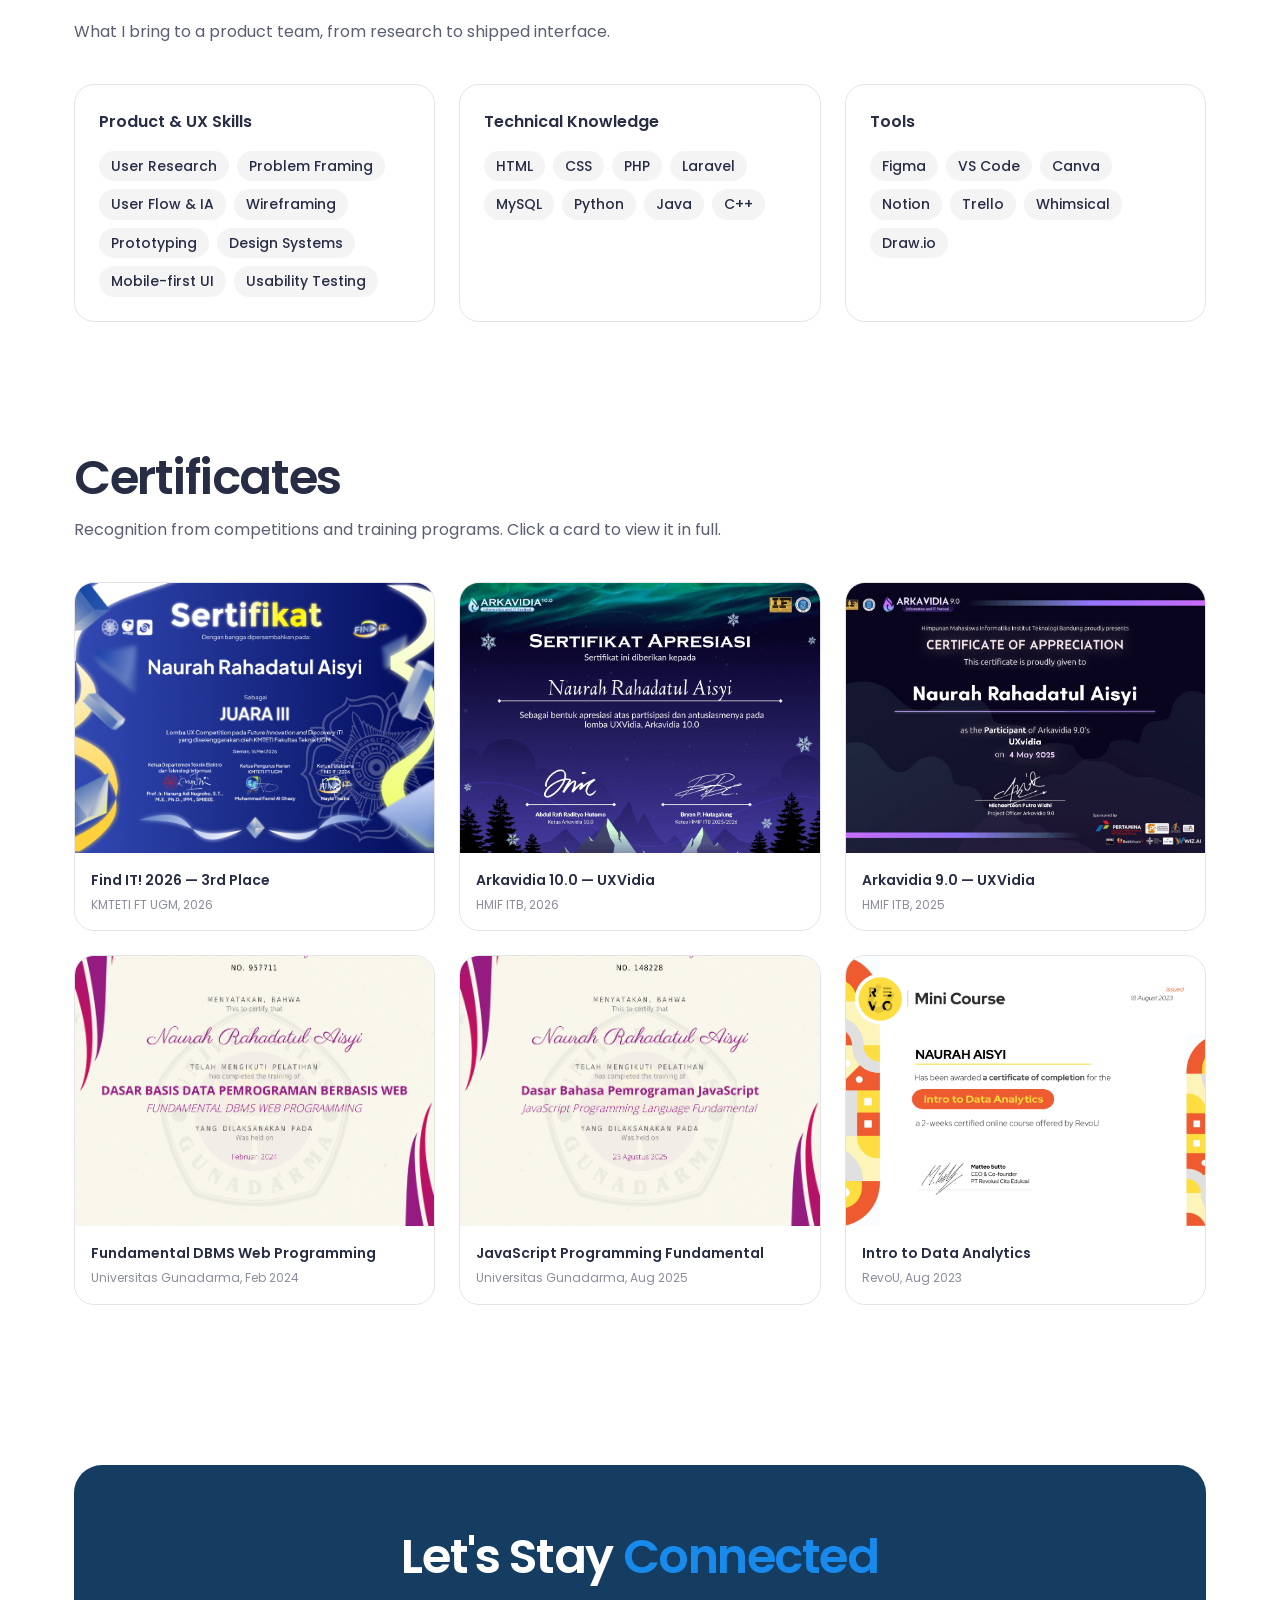
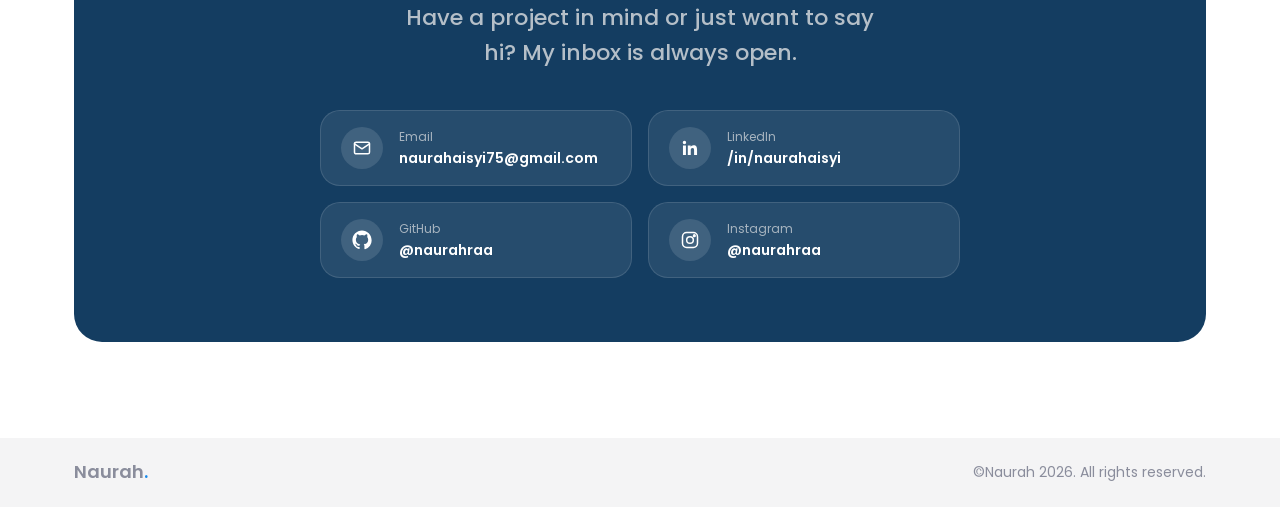
==== commit 26212a36: "add experience section" ====
--- a/about.html
+++ b/about.html
@@ -13,7 +13,7 @@
 <link rel="stylesheet" href="css/tokens.css">
 <link rel="stylesheet" href="css/reset.css">
 <link rel="stylesheet" href="css/components.css">
-<link rel="stylesheet" href="css/about.css?v=2">
+<link rel="stylesheet" href="css/about.css?v=3">
 </head>
 <body>
 
@@ -64,6 +64,33 @@
       <p class="about-bio__text">I'm an Informatics student at Universitas Gunadarma with a strong interest in UI/UX and Product Design, focused on building user-centered digital solutions for mobile-first experiences. I have hands-on experience designing user flows, wireframes, and high-fidelity prototypes, with a solid understanding of design systems and scalable interfaces.</p>
       <p class="about-bio__text">Through academic projects and national competitions, I've worked on digital products spanning education, health-tech, and public systems, always starting from research and validating ideas before translating them into interfaces that are both intuitive and measurable.</p>
       <p class="about-bio__text">I'm especially interested in how data, usability testing, and systems thinking can shape better product decisions, and I enjoy collaborating closely with development teams to turn user needs into functional, real-world designs. Alongside design, I also build full-stack web applications end to end, from database and backend logic to the interface itself.</p>
+    </div>
+  </section>
+
+  <!-- ============ EXPERIENCE ============ -->
+  <section class="about-section">
+    <div class="container">
+      <h2 class="about-section__title">Experience</h2>
+      <p class="about-section__subtitle">Hands-on work alongside design and academics.</p>
+
+      <div class="experience-card">
+        <div class="experience-card__logo">
+          <img src="assets/about/gunadarma-logo.svg" alt="Logo Universitas Gunadarma">
+        </div>
+        <div class="experience-card__body">
+          <div class="experience-card__header">
+            <span class="experience-card__title">Library Assistant</span>
+            <span class="experience-card__badge">Internship</span>
+          </div>
+          <div class="experience-card__org">Universitas Gunadarma</div>
+          <div class="experience-card__meta">Jul 2025 – Present · Depok, West Java, Indonesia · On-site</div>
+          <div class="experience-card__highlights">
+            <div class="experience-card__highlight">Verified and validated 100+ student academic submissions, including scientific papers and theses, ensuring document completeness and proper formatting</div>
+            <div class="experience-card__highlight">Assisted library visitors at the front desk, including guest book registration and general inquiries</div>
+            <div class="experience-card__highlight">Managed book shelving and processed borrowing/return transactions to maintain smooth daily operations</div>
+          </div>
+        </div>
+      </div>
     </div>
   </section>
 
@@ -235,6 +262,8 @@
             <span class="skill-tag">Canva</span>
             <span class="skill-tag">Notion</span>
             <span class="skill-tag">Trello</span>
+            <span class="skill-tag">Whimsical</span>
+            <span class="skill-tag">Draw.io</span>
           </div>
         </div>
       </div>
--- a/css/tokens.css
+++ b/css/tokens.css
@@ -4,120 +4,121 @@
    ============================================ */
 
 :root {
+
   /* ------------------------------------------
      BRAND COLORS — raw values
   ------------------------------------------ */
-  --color-primary: #188aec;
-  --color-primary-hover: #1179d1;
-  --color-primary-active: #0f68b8;
+  --color-primary:          #188AEC;
+  --color-primary-hover:    #1179d1;
+  --color-primary-active:   #0f68b8;
 
-  --color-dark: #282d46;
-  --color-dark-secondary: #143d61;
+  --color-dark:             #282D46;
+  --color-dark-secondary:   #143D61;
 
-  --color-light: #ebebeb;
-  --color-light-secondary: #f8f8f8;
+  --color-light:            #EBEBEB;
+  --color-light-secondary:  #F8F8F8;
 
-  --color-extra-light: #edf7ff;
-  --color-extra-light-secondary: #f3f9ff;
-  --color-extra-light-2: var(--color-extra-light-secondary); /* alias, backward compat */
+  --color-extra-light:            #EDF7FF;
+  --color-extra-light-secondary:  #F3F9FF;
+  --color-extra-light-2:          var(--color-extra-light-secondary); /* alias, backward compat */
 
-  --color-cons: #f57878;
+  --color-cons:             #F57878;
 
-  --color-white: #ffffff;
+  --color-white:            #FFFFFF;
 
   /* Project accent colors */
-  --color-career: #1fa36b;
-  --color-gluco: #17c3c9;
-  --color-sivitas: #f5a623;
-  --color-lumora: #8b5cf6;
+  --color-career:  #1FA36B;
+  --color-gluco:   #17C3C9;
+  --color-sivitas: #F5A623;
+  --color-lumora:  #8B5CF6;
 
   /* ------------------------------------------
      SEMANTIC TOKENS — light mode
   ------------------------------------------ */
-  --bg-page: var(--color-white);
+  --bg-page:    var(--color-white);
   --bg-surface: var(--color-white);
-  --bg-subtle: #f4f4f5;
-  --bg-muted: #e4e4e7;
-  --bg-accent: var(--color-extra-light);
+  --bg-subtle:  #f4f4f5;
+  --bg-muted:   #e4e4e7;
+  --bg-accent:  var(--color-extra-light);
 
-  --text-primary: var(--color-dark);
+  --text-primary:   var(--color-dark);
   --text-secondary: #5b5f74;
-  --text-muted: #8a8d9c;
+  --text-muted:     #8a8d9c;
   --text-on-accent: var(--color-white);
-  --text-link: var(--color-primary);
+  --text-link:      var(--color-primary);
 
-  --border-subtle: #e4e4e7;
+  --border-subtle:  #e4e4e7;
   --border-default: #d4d4d8;
 
   /* ------------------------------------------
      TYPOGRAPHY
   ------------------------------------------ */
-  --font-display: "Poppins", "Segoe UI", sans-serif;
-  --font-body: "Poppins", "Segoe UI", sans-serif;
+  --font-display: 'Poppins', 'Segoe UI', sans-serif;
+  --font-body:    'Poppins', 'Segoe UI', sans-serif;
 
-  --text-xs: 0.75rem;
-  --text-sm: 0.875rem;
+  --text-xs:   0.75rem;
+  --text-sm:   0.875rem;
   --text-base: 1rem;
-  --text-lg: 1.125rem;
-  --text-xl: 1.25rem;
-  --text-2xl: 1.5rem;
-  --text-3xl: 1.875rem;
-  --text-4xl: 2.25rem;
-  --text-5xl: 3rem;
-  --text-6xl: 3.75rem;
-  --text-7xl: 4.5rem;
+  --text-lg:   1.125rem;
+  --text-xl:   1.25rem;
+  --text-2xl:  1.5rem;
+  --text-3xl:  1.875rem;
+  --text-4xl:  2.25rem;
+  --text-5xl:  3rem;
+  --text-6xl:  3.75rem;
+  --text-7xl:  4.5rem;
 
-  --weight-regular: 400;
-  --weight-medium: 500;
+  --weight-regular:  400;
+  --weight-medium:   500;
   --weight-semibold: 600;
-  --weight-bold: 700;
+  --weight-bold:     700;
   --weight-extrabold: 800;
 
-  --leading-tight: 1.15;
-  --leading-snug: 1.35;
+  --leading-tight:  1.15;
+  --leading-snug:   1.35;
   --leading-normal: 1.6;
 
   /* ------------------------------------------
      NAMED TYPE SCALE — sesuai Figma text styles
      size / weight / letter-spacing
   ------------------------------------------ */
-  --fs-title: 4.5rem; /* 72px */
-  --ls-title: -0.025em; /* -2.5% */
-  --fw-title: var(--weight-semibold);
+  --fs-title:              4.5rem;    /* 72px */
+  --ls-title:              -0.025em;  /* -2.5% */
+  --fw-title:              var(--weight-semibold);
 
-  --fs-heading: 3rem; /* 48px */
-  --ls-heading: -0.03em; /* -3% */
-  --fw-heading: var(--weight-semibold);
+  --fs-heading:            3rem;      /* 48px */
+  --ls-heading:            -0.03em;   /* -3% */
+  --fw-heading:            var(--weight-semibold);
 
-  --fs-subheading: 2rem; /* 32px */
-  --ls-subheading: -0.03em; /* -3% */
-  --fw-subheading: var(--weight-semibold);
+  --fs-subheading:         2rem;      /* 32px */
+  --ls-subheading:         -0.03em;   /* -3% */
+  --fw-subheading:         var(--weight-semibold);
 
-  --fs-body: 1.625rem; /* 26px */
-  --fw-body: var(--weight-medium);
+  --fs-body:               1.625rem; /* 26px */
+  --fw-body:               var(--weight-medium);
 
-  --fs-body-light: 1.625rem; /* 26px */
-  --fw-body-light: var(--weight-regular);
+  --fs-body-light:         1.625rem; /* 26px */
+  --fw-body-light:         var(--weight-regular);
 
-  --fs-body-bold: 1.625rem; /* 26px */
-  --fw-body-bold: var(--weight-semibold);
+  --fs-body-bold:          1.625rem; /* 26px */
+  --fw-body-bold:          var(--weight-semibold);
 
-  --fs-body-small: 1.375rem; /* 22px */
-  --fw-body-small: var(--weight-medium);
+  --fs-body-small:         1.375rem; /* 22px */
+  --fw-body-small:         var(--weight-medium);
 
-  --fs-body-xs: 1.25rem; /* 20px */
-  --fw-body-xs: var(--weight-regular);
+  --fs-body-xs:            1.25rem;  /* 20px */
+  --fw-body-xs:            var(--weight-regular);
 
   /* ------------------------------------------
      SPACING
   ------------------------------------------ */
-  --space-1: 0.25rem;
-  --space-2: 0.5rem;
-  --space-3: 0.75rem;
-  --space-4: 1rem;
-  --space-5: 1.25rem;
-  --space-6: 1.5rem;
-  --space-8: 2rem;
+  --space-1:  0.25rem;
+  --space-2:  0.5rem;
+  --space-3:  0.75rem;
+  --space-4:  1rem;
+  --space-5:  1.25rem;
+  --space-6:  1.5rem;
+  --space-8:  2rem;
   --space-10: 2.5rem;
   --space-12: 3rem;
   --space-16: 4rem;
@@ -128,10 +129,10 @@
   /* ------------------------------------------
      RADIUS
   ------------------------------------------ */
-  --radius-sm: 0.5rem;
-  --radius-md: 0.875rem;
-  --radius-lg: 1.25rem;
-  --radius-xl: 1.75rem;
+  --radius-sm:   0.5rem;
+  --radius-md:   0.875rem;
+  --radius-lg:   1.25rem;
+  --radius-xl:   1.75rem;
   --radius-full: 999px;
 
   /* ------------------------------------------
@@ -155,3 +156,23 @@
   --duration-base: 320ms;
   --duration-slow: 600ms;
 }
+
+/* ------------------------------------------
+   RESPONSIVE TYPE SCALE — di layar sempit,
+   ukuran font fixed di atas kegedean, jadi bikin
+   layout kepaksa/wrap aneh. Ini nge-override
+   variable-nya, otomatis kepakai di semua halaman
+   karena semua komponen udah pakai var(--fs-*).
+------------------------------------------ */
+@media (max-width: 640px) {
+  :root {
+    --fs-title:      2.5rem;   /* 72px -> 40px */
+    --fs-heading:    2rem;     /* 48px -> 32px */
+    --fs-subheading: 1.5rem;   /* 32px -> 24px */
+    --fs-body:            1.125rem; /* 26px -> 18px */
+    --fs-body-light:      1.125rem;
+    --fs-body-bold:       1.125rem;
+    --fs-body-small:      1rem;     /* 22px -> 16px */
+    --fs-body-xs:         0.9375rem;/* 20px -> 15px */
+  }
+}
--- a/css/components.css
+++ b/css/components.css
@@ -152,8 +152,29 @@
 }
 
 @media (max-width: 860px) {
+  .navbar__cta {
+    display: none; /* nowrap text-nya bikin grid overflow di layar sempit */
+  }
   .navbar__links {
     display: none;
+  }
+  .navbar__links.is-open {
+    display: flex;
+    flex-direction: column;
+    align-items: flex-start;
+    gap: var(--space-1);
+    position: absolute;
+    top: 100%;
+    left: 0;
+    right: 0;
+    background: var(--color-white);
+    padding: var(--space-4) var(--space-6) var(--space-6);
+    box-shadow: var(--shadow-md);
+    border-top: 1px solid var(--border-subtle);
+  }
+  .navbar__links.is-open .navbar__link {
+    width: 100%;
+    padding: var(--space-3) 0;
   }
   .navbar__toggle {
     display: flex;
@@ -181,6 +202,13 @@
 .btn--md { font-size: var(--text-xl); }  /* 20px */
 .btn--sm { font-size: var(--text-base); } /* 16px */
 
+@media (max-width: 640px) {
+  .btn--md {
+    font-size: var(--text-base); /* 20px -> 16px di HP */
+    padding: var(--space-2) var(--space-4);
+  }
+}
+
 .btn--primary {
   background: linear-gradient(180deg, var(--color-primary) 0%, #85C7FF 100%);
   color: var(--color-white);
--- a/css/about.css
+++ b/css/about.css
@@ -218,7 +218,7 @@
 
 .timeline-item:hover .timeline-item__contribution,
 .timeline-item:focus-within .timeline-item__contribution {
-  max-height: 8rem;
+  max-height: 16rem;
   opacity: 1;
   margin-top: var(--space-3);
 }
@@ -243,6 +243,104 @@
   background: var(--bg-subtle);
   border-radius: var(--radius-md);
   padding: var(--space-3) var(--space-4);
+}
+
+/* ------------------------------------------
+   EXPERIENCE
+------------------------------------------ */
+.experience-card {
+  display: flex;
+  gap: var(--space-6);
+  background: var(--color-white);
+  border: 1px solid var(--border-subtle);
+  border-radius: var(--radius-lg);
+  padding: var(--space-6) var(--space-8);
+}
+
+.experience-card__logo {
+  flex-shrink: 0;
+  width: 64px;
+  height: 64px;
+  border-radius: var(--radius-md);
+  background: var(--color-white);
+  border: 1px solid var(--border-subtle);
+  display: flex;
+  align-items: center;
+  justify-content: center;
+  padding: var(--space-2);
+}
+
+.experience-card__logo img {
+  width: 100%;
+  height: 100%;
+  object-fit: contain;
+}
+
+.experience-card__body {
+  min-width: 0;
+}
+
+.experience-card__header {
+  display: flex;
+  align-items: center;
+  gap: var(--space-3);
+  flex-wrap: wrap;
+  margin-bottom: var(--space-1);
+}
+
+.experience-card__title {
+  font-size: var(--text-xl);
+  font-weight: var(--weight-semibold);
+}
+
+.experience-card__badge {
+  display: inline-flex;
+  align-items: center;
+  padding: 0.15em 0.7em;
+  border-radius: var(--radius-full);
+  background: var(--color-extra-light);
+  color: var(--color-primary);
+  font-size: var(--text-xs);
+  font-weight: var(--weight-semibold);
+}
+
+.experience-card__org {
+  color: var(--text-secondary);
+  font-family: var(--font-body);
+  font-weight: var(--weight-medium);
+  margin-bottom: var(--space-1);
+}
+
+.experience-card__meta {
+  color: var(--text-muted);
+  font-family: var(--font-body);
+  font-size: var(--text-sm);
+  margin-bottom: var(--space-4);
+}
+
+.experience-card__highlights {
+  display: flex;
+  flex-direction: column;
+  gap: var(--space-2);
+}
+
+.experience-card__highlight {
+  display: flex;
+  gap: var(--space-2);
+  color: var(--text-secondary);
+  font-family: var(--font-body);
+  font-size: var(--text-sm);
+  line-height: var(--leading-normal);
+}
+
+.experience-card__highlight::before {
+  content: '';
+  flex-shrink: 0;
+  width: 5px;
+  height: 5px;
+  border-radius: 50%;
+  background: var(--color-primary);
+  margin-top: 0.55em;
 }
 
 /* ------------------------------------------
@@ -420,4 +518,7 @@
   .cert-grid {
     grid-template-columns: 1fr;
   }
+  .experience-card {
+    flex-direction: column;
+  }
 }
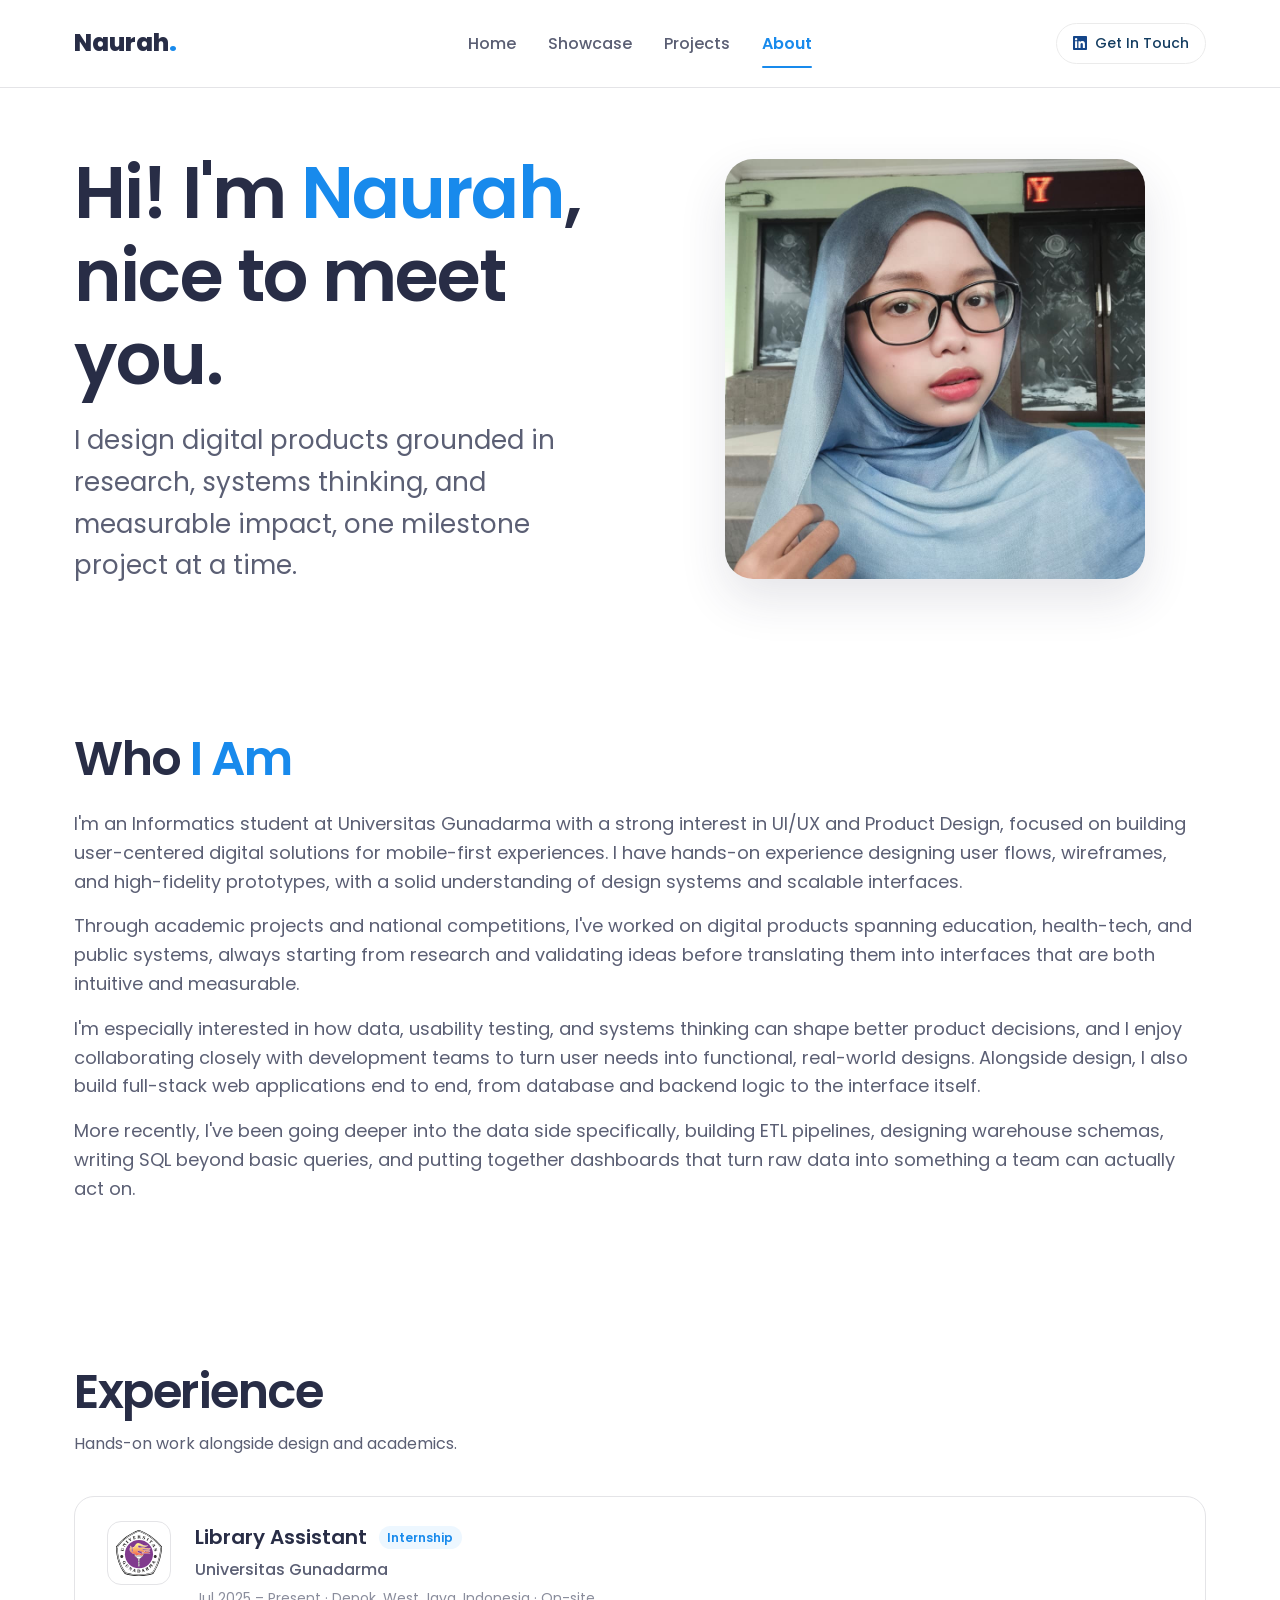
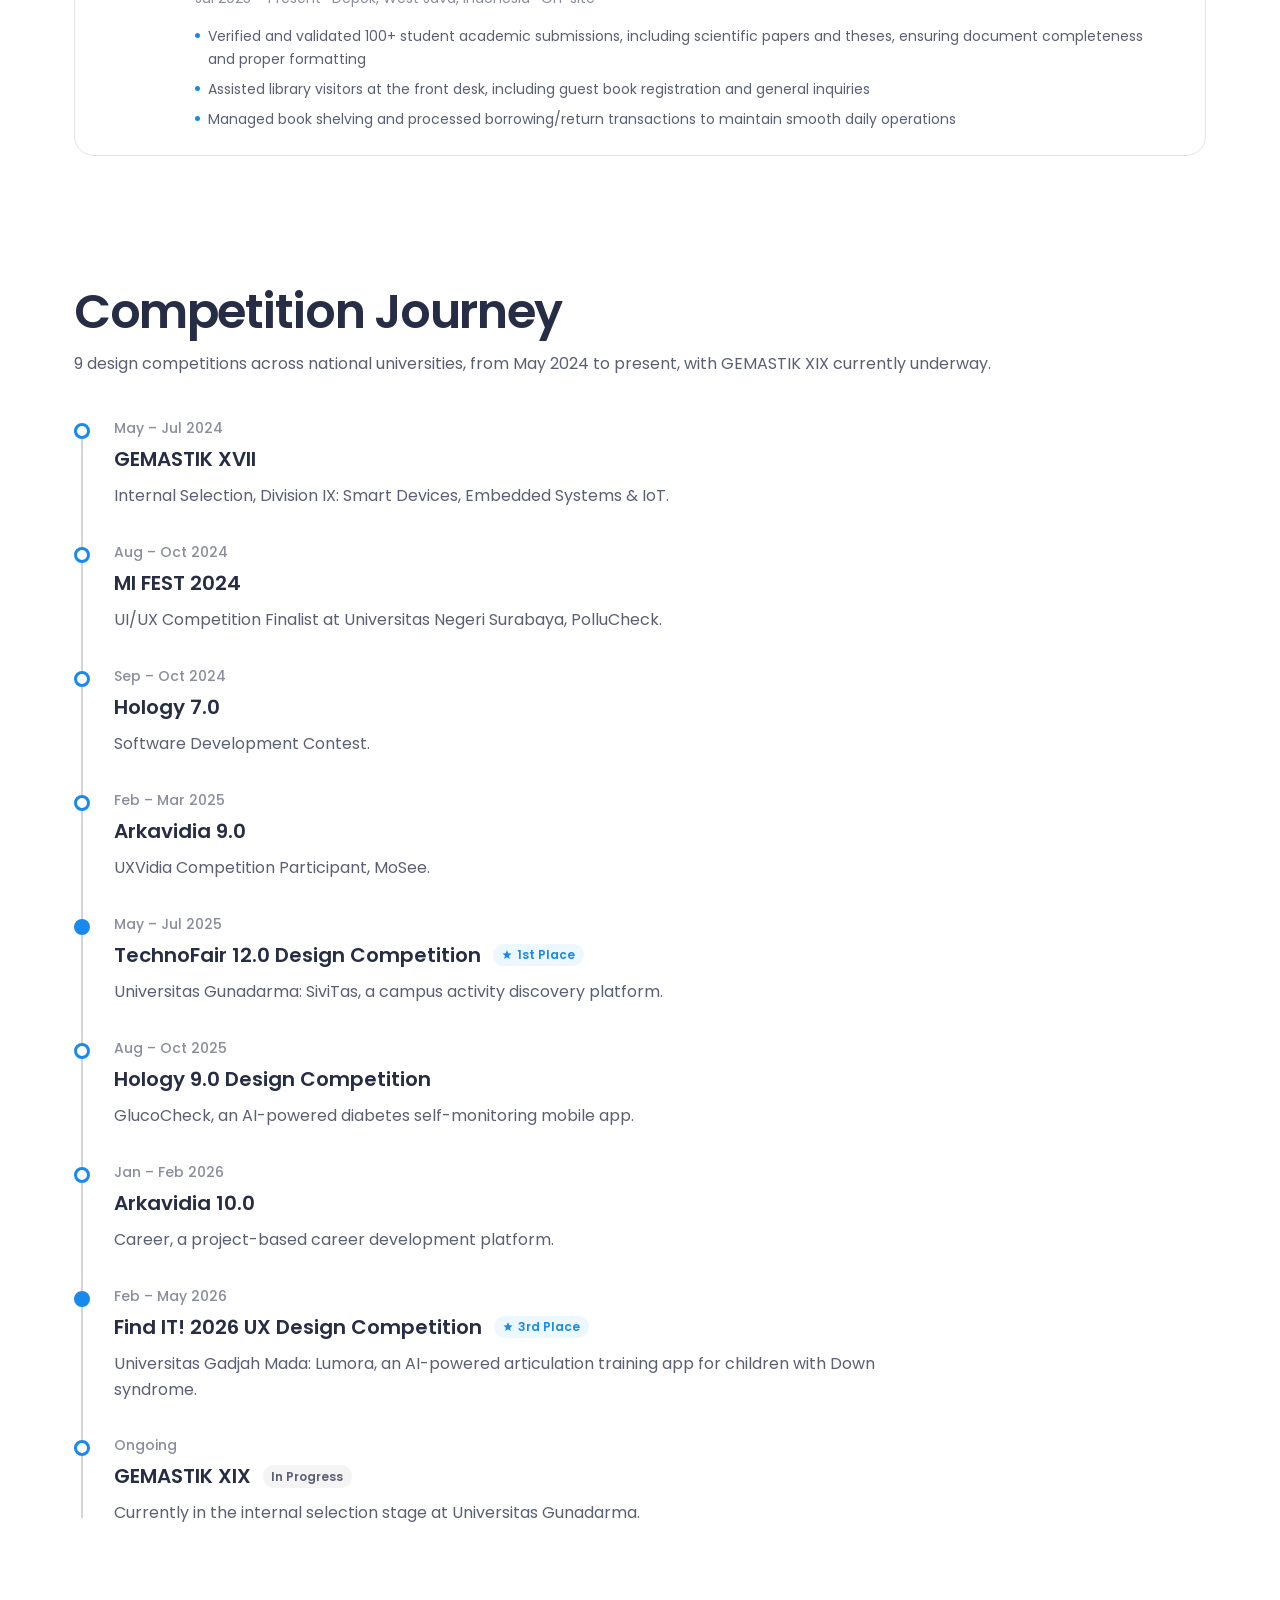
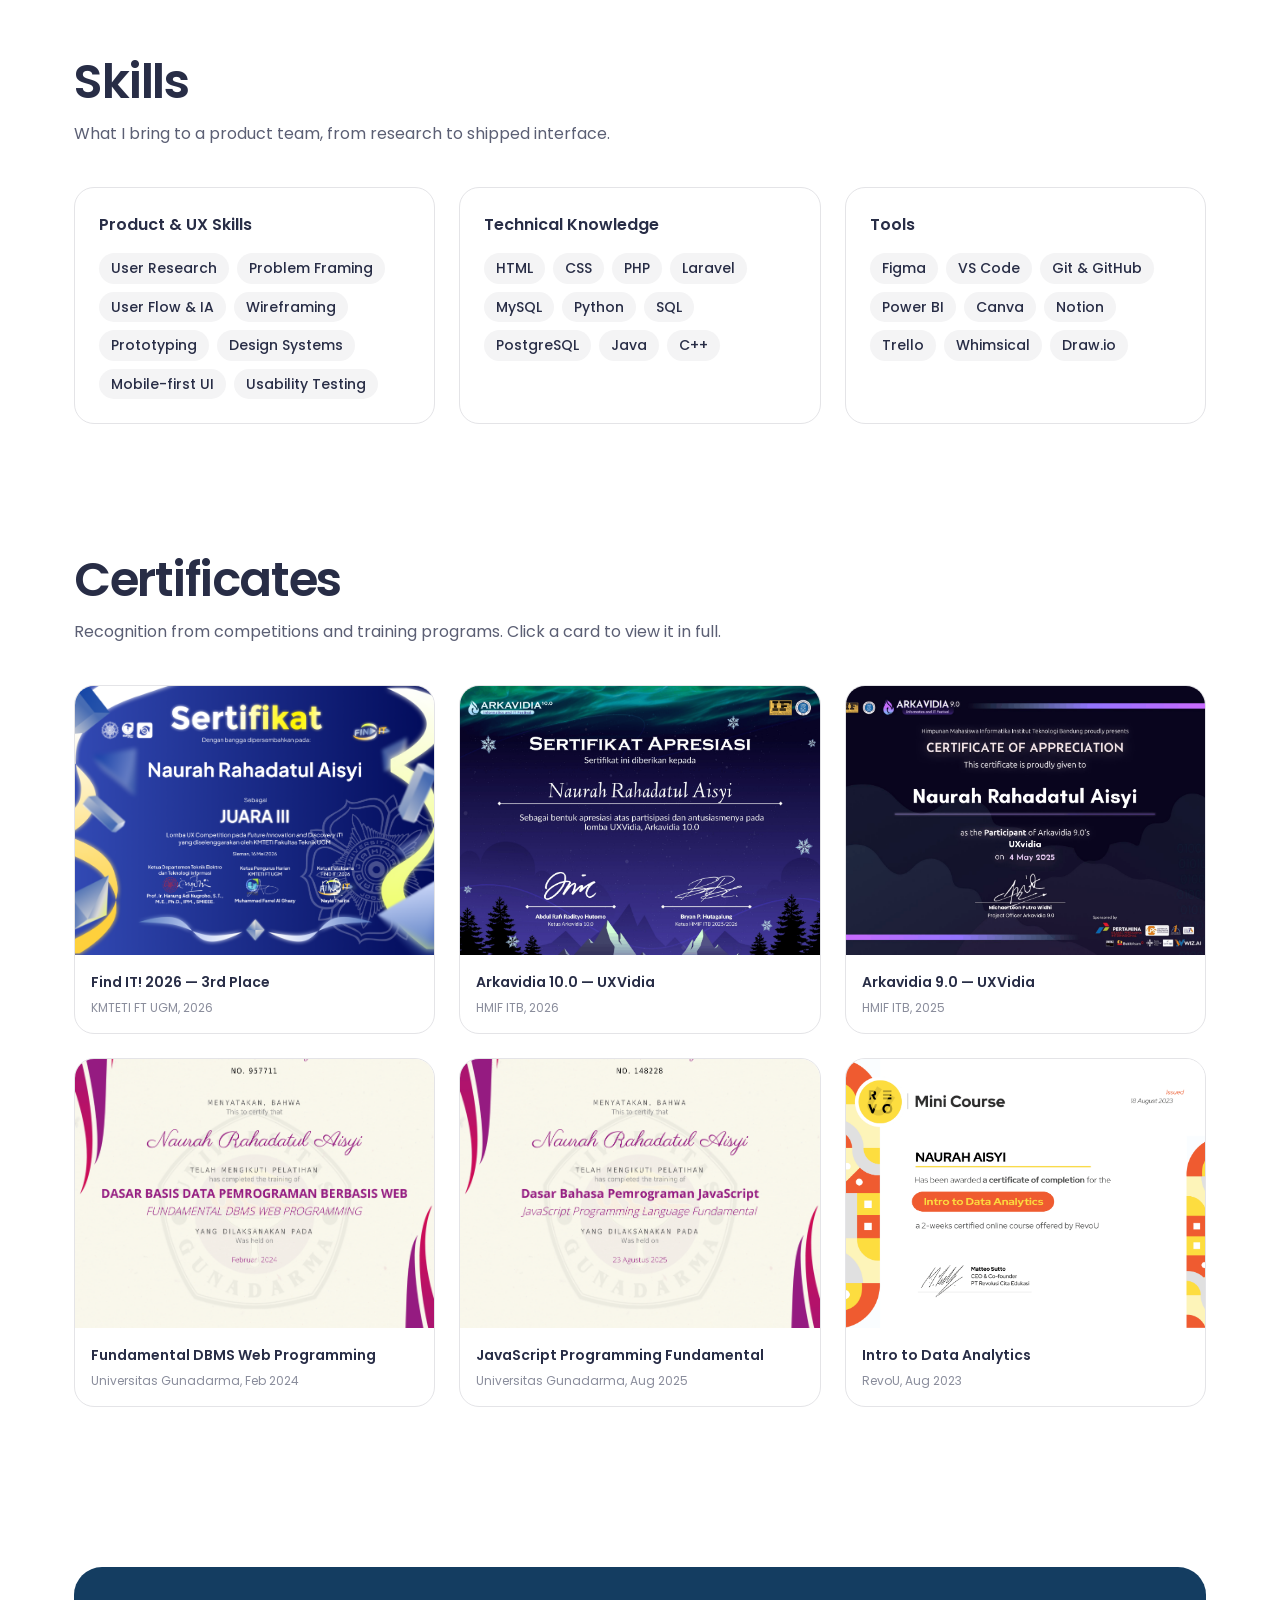
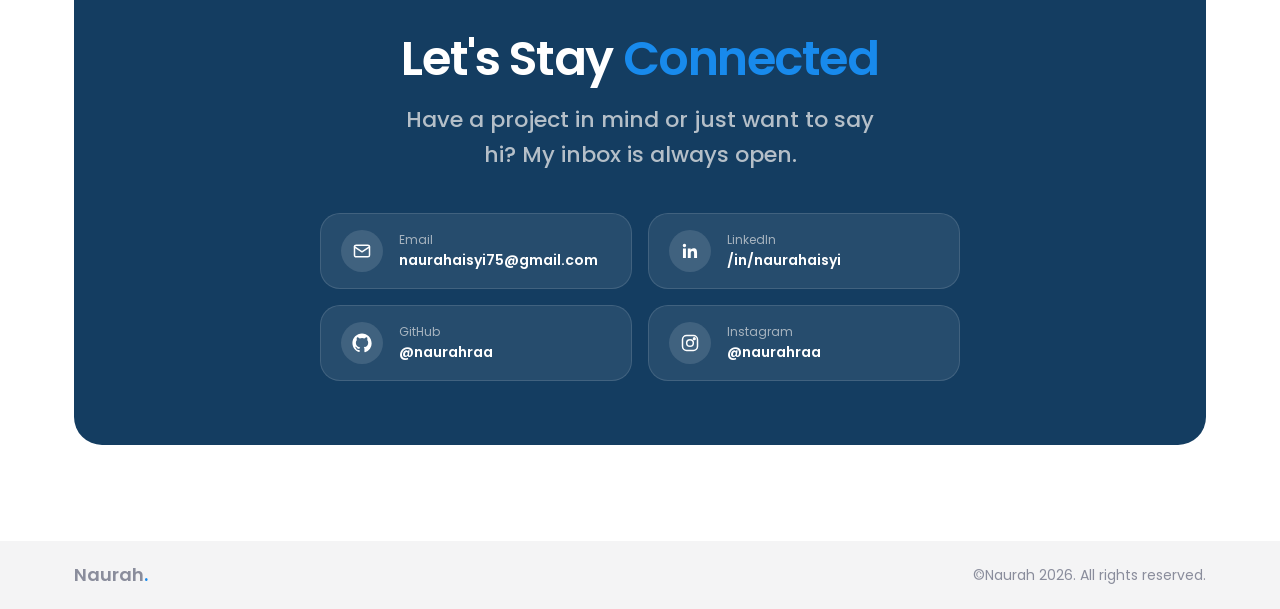
==== commit 5c818672: "Reposisi homepage jadi general (design + data), tambah marquee strip, update CV dan screenshot" ====
--- a/about.html
+++ b/about.html
@@ -4,7 +4,7 @@
 <meta charset="UTF-8">
 <meta name="viewport" content="width=device-width, initial-scale=1.0">
 <title>About — Naurah Rahadatul Aisyi</title>
-<meta name="description" content="Tentang Naurah Rahadatul Aisyi, UI/UX Designer & Informatics Student.">
+<meta name="description" content="Tentang Naurah Rahadatul Aisyi, Informatics Student di Universitas Gunadarma yang bergerak di UI/UX design, full-stack development, dan data engineering.">
 
 <link rel="preconnect" href="https://fonts.googleapis.com">
 <link rel="preconnect" href="https://fonts.gstatic.com" crossorigin>
@@ -64,6 +64,7 @@
       <p class="about-bio__text">I'm an Informatics student at Universitas Gunadarma with a strong interest in UI/UX and Product Design, focused on building user-centered digital solutions for mobile-first experiences. I have hands-on experience designing user flows, wireframes, and high-fidelity prototypes, with a solid understanding of design systems and scalable interfaces.</p>
       <p class="about-bio__text">Through academic projects and national competitions, I've worked on digital products spanning education, health-tech, and public systems, always starting from research and validating ideas before translating them into interfaces that are both intuitive and measurable.</p>
       <p class="about-bio__text">I'm especially interested in how data, usability testing, and systems thinking can shape better product decisions, and I enjoy collaborating closely with development teams to turn user needs into functional, real-world designs. Alongside design, I also build full-stack web applications end to end, from database and backend logic to the interface itself.</p>
+      <p class="about-bio__text">More recently, I've been going deeper into the data side specifically, building ETL pipelines, designing warehouse schemas, writing SQL beyond basic queries, and putting together dashboards that turn raw data into something a team can actually act on.</p>
     </div>
   </section>
 
@@ -249,6 +250,8 @@
             <span class="skill-tag">Laravel</span>
             <span class="skill-tag">MySQL</span>
             <span class="skill-tag">Python</span>
+            <span class="skill-tag">SQL</span>
+            <span class="skill-tag">PostgreSQL</span>
             <span class="skill-tag">Java</span>
             <span class="skill-tag">C++</span>
           </div>
@@ -259,6 +262,8 @@
           <div class="skill-card__tags">
             <span class="skill-tag">Figma</span>
             <span class="skill-tag">VS Code</span>
+            <span class="skill-tag">Git & GitHub</span>
+            <span class="skill-tag">Power BI</span>
             <span class="skill-tag">Canva</span>
             <span class="skill-tag">Notion</span>
             <span class="skill-tag">Trello</span>
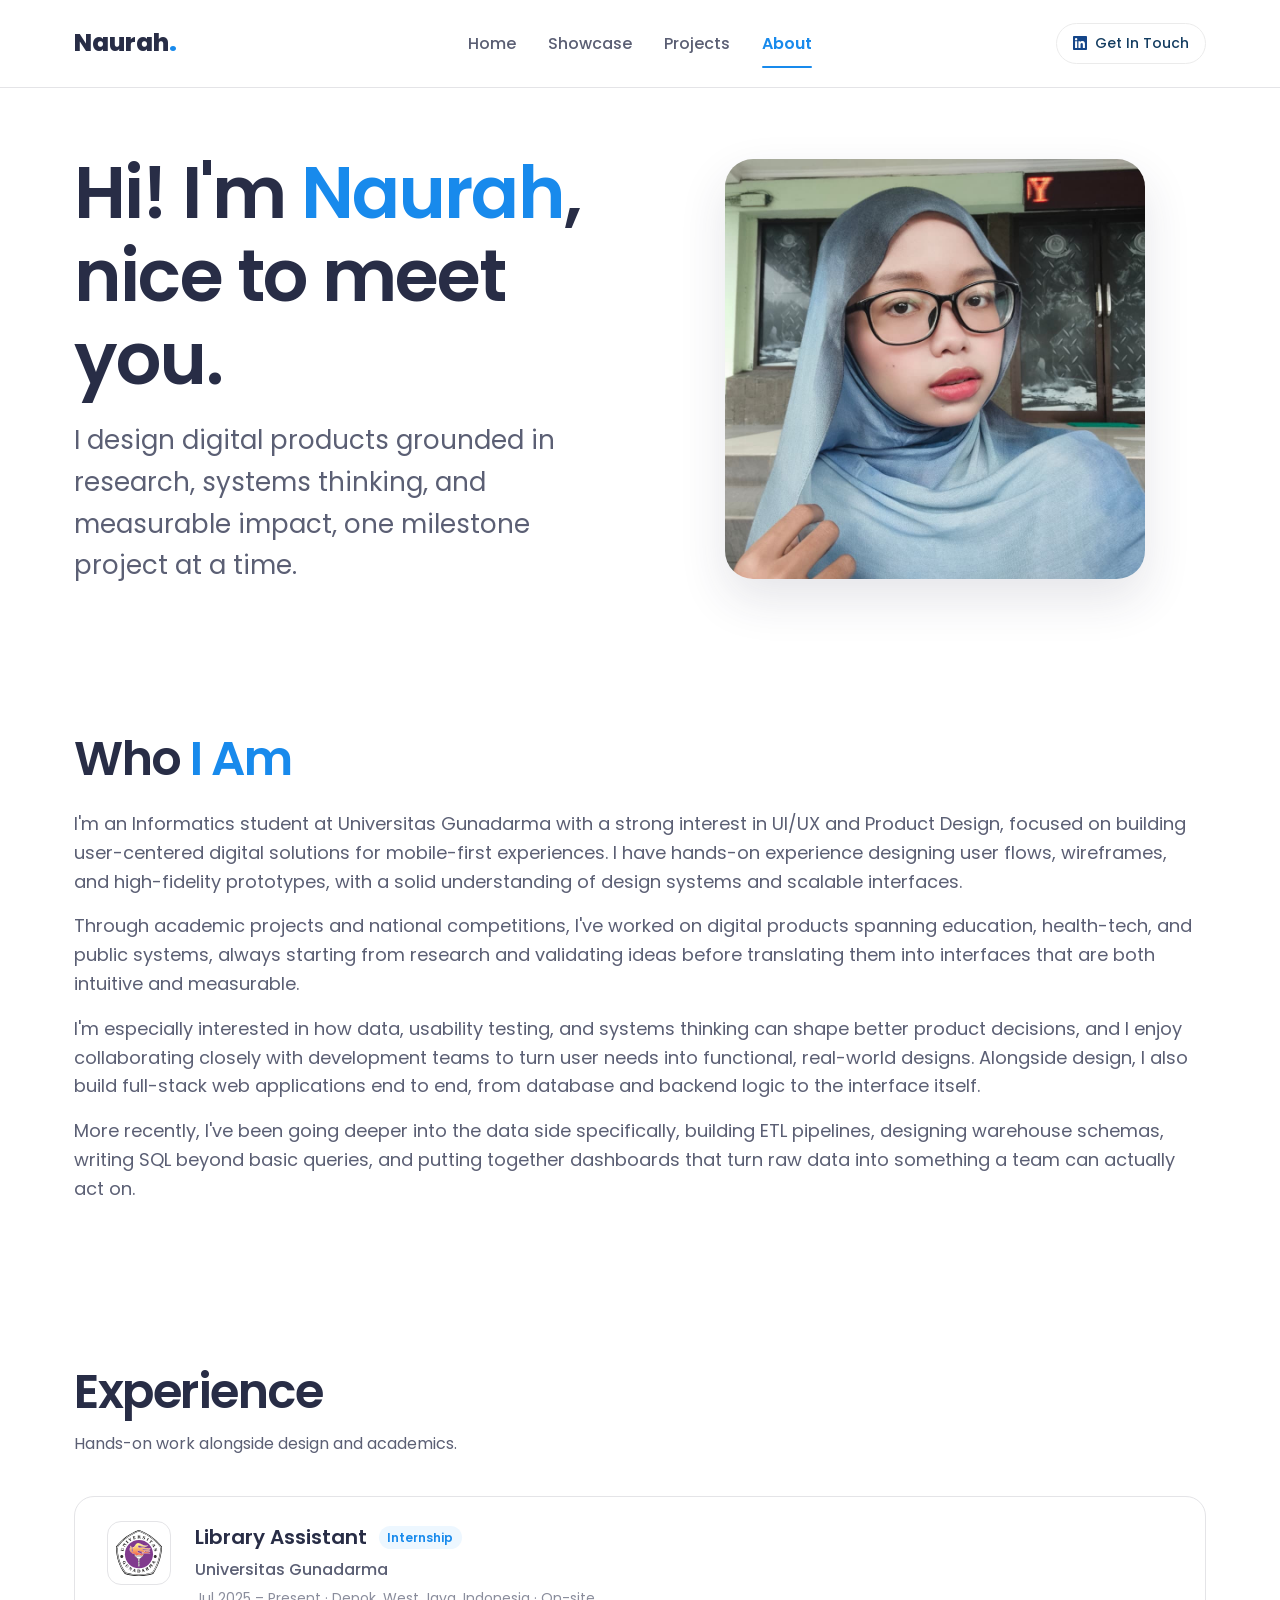
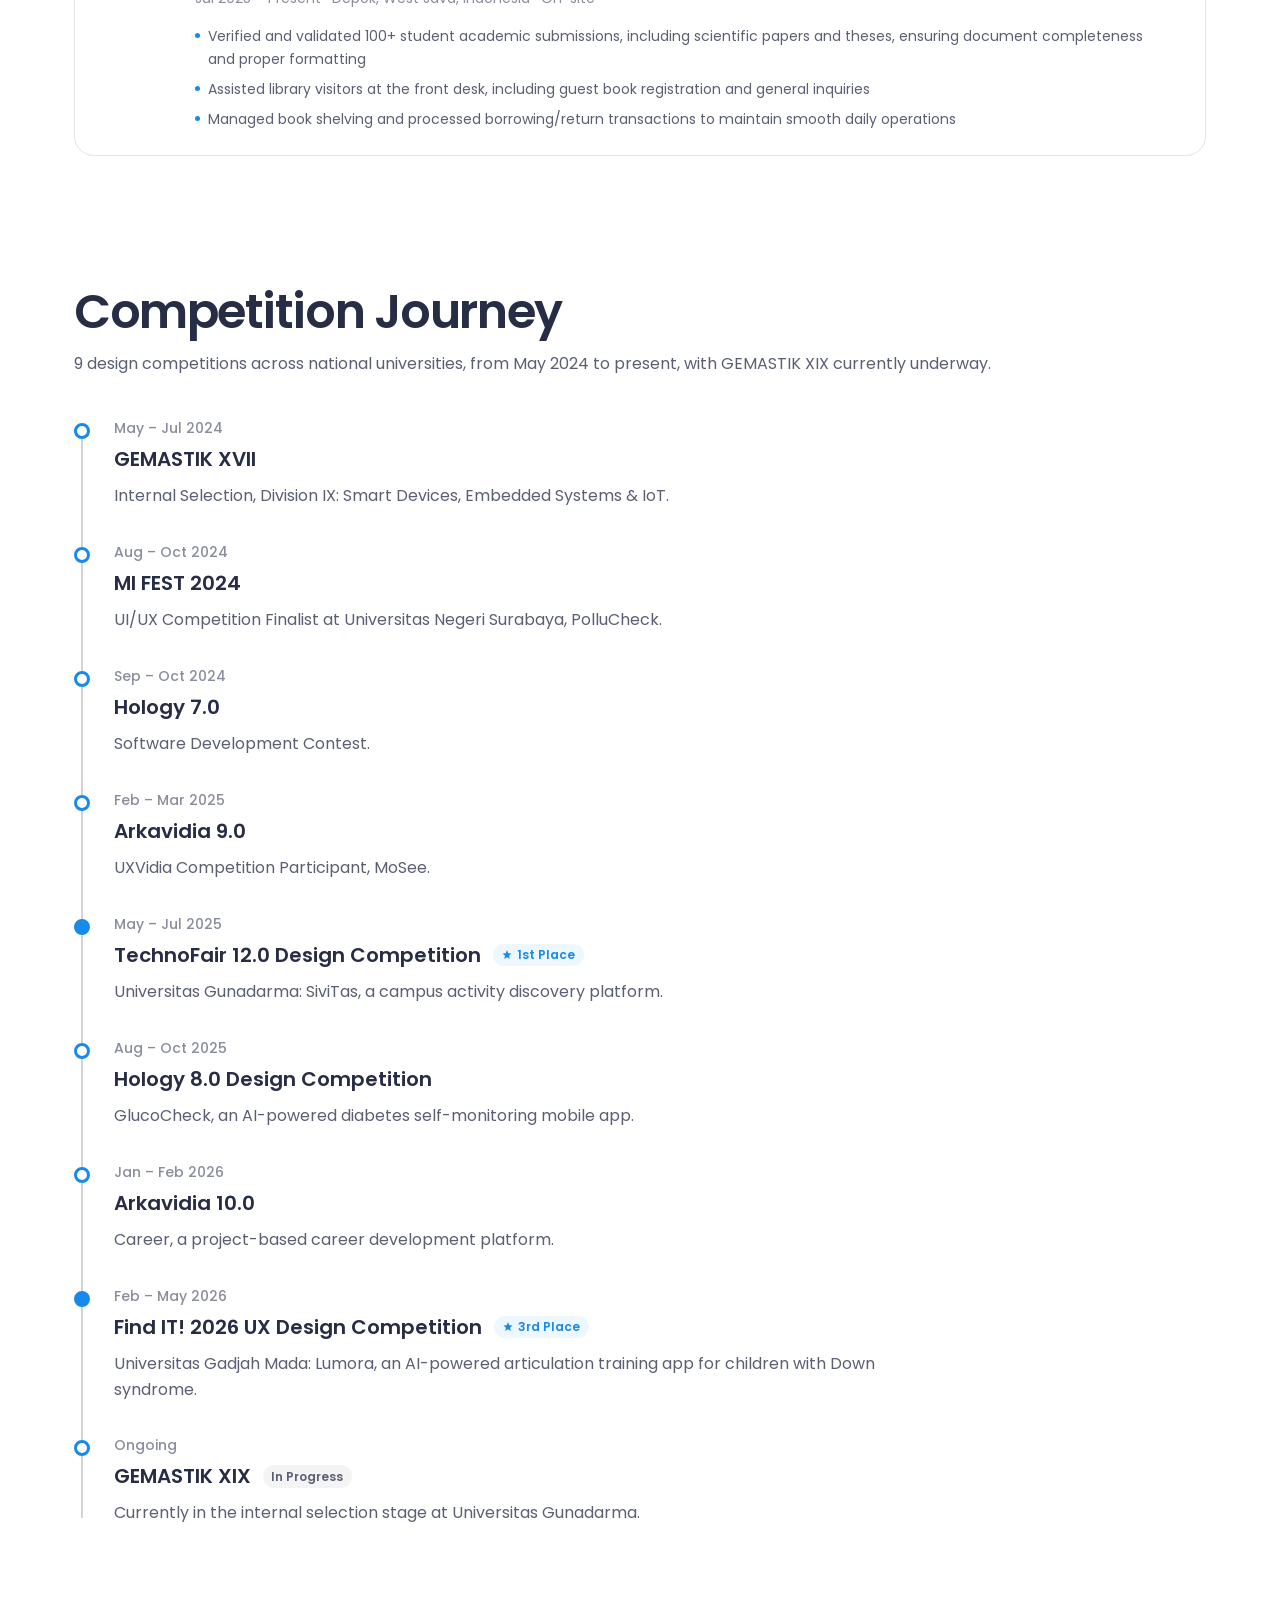
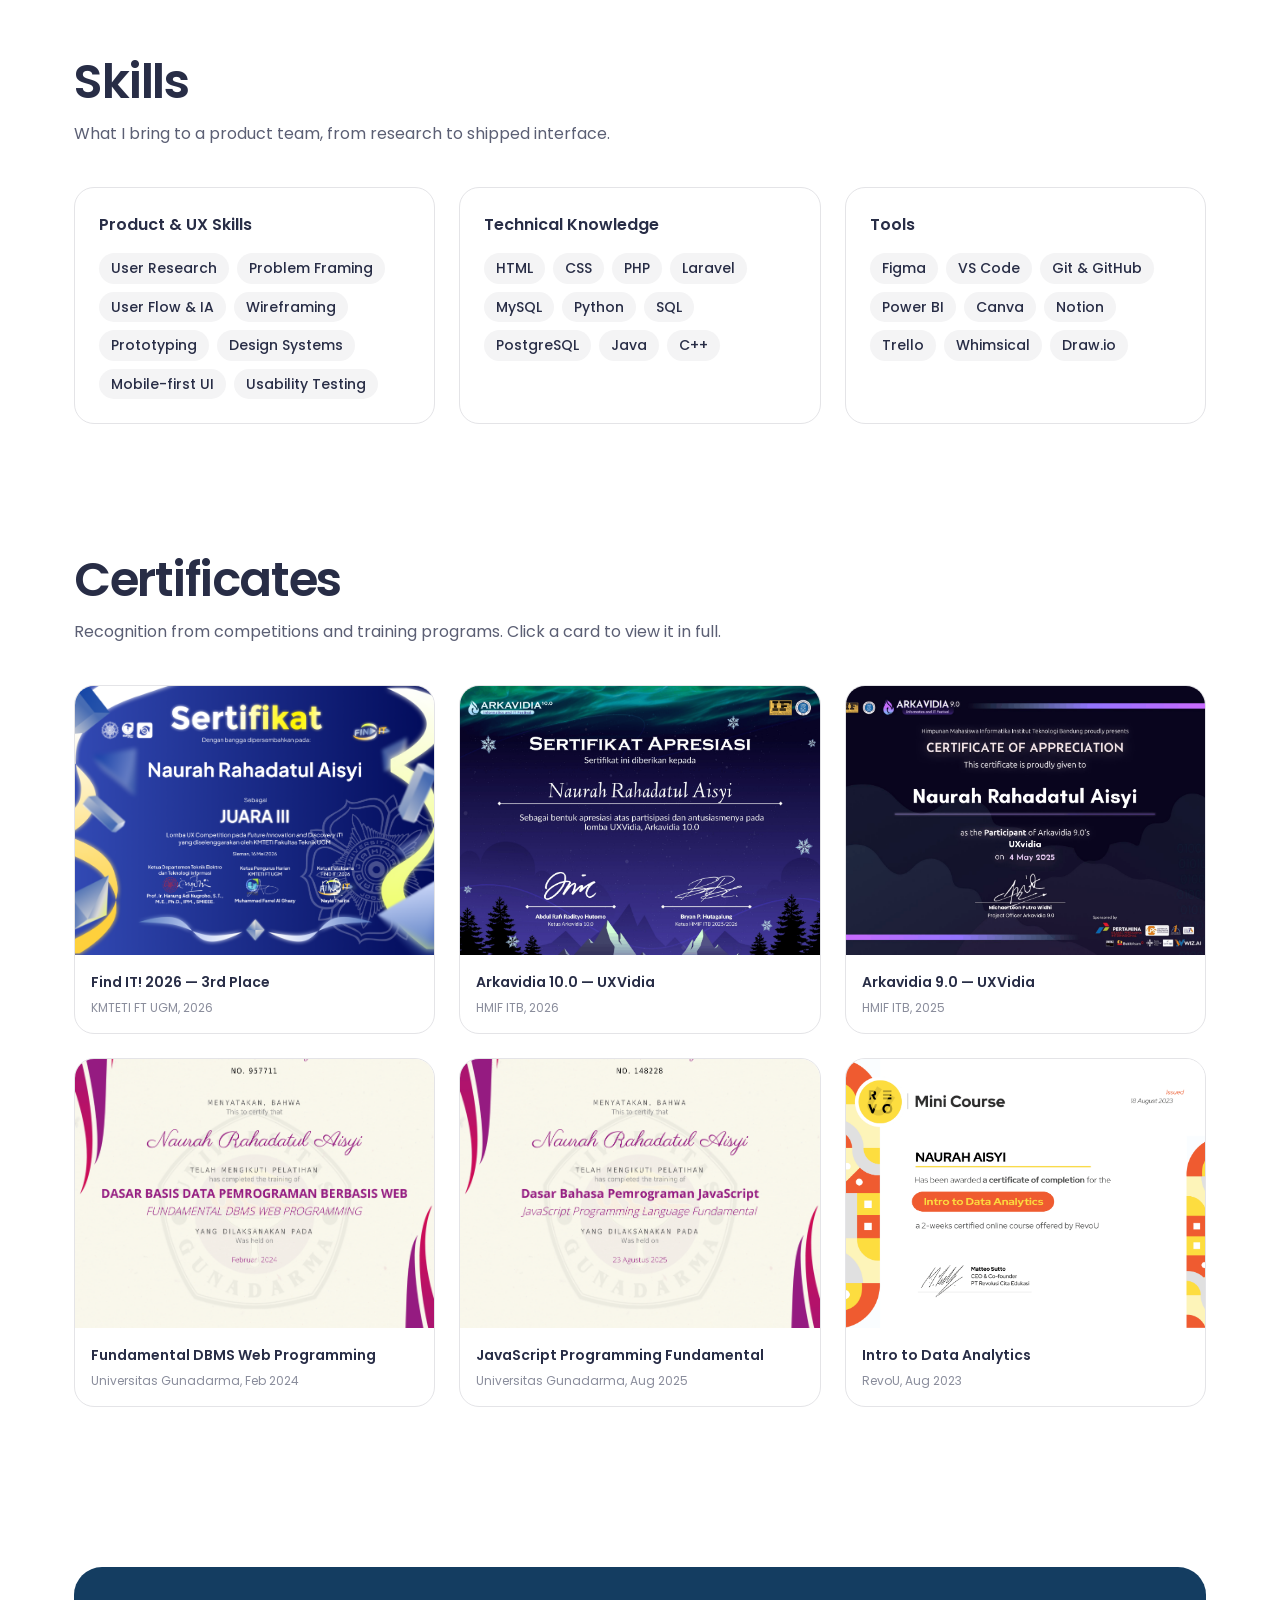
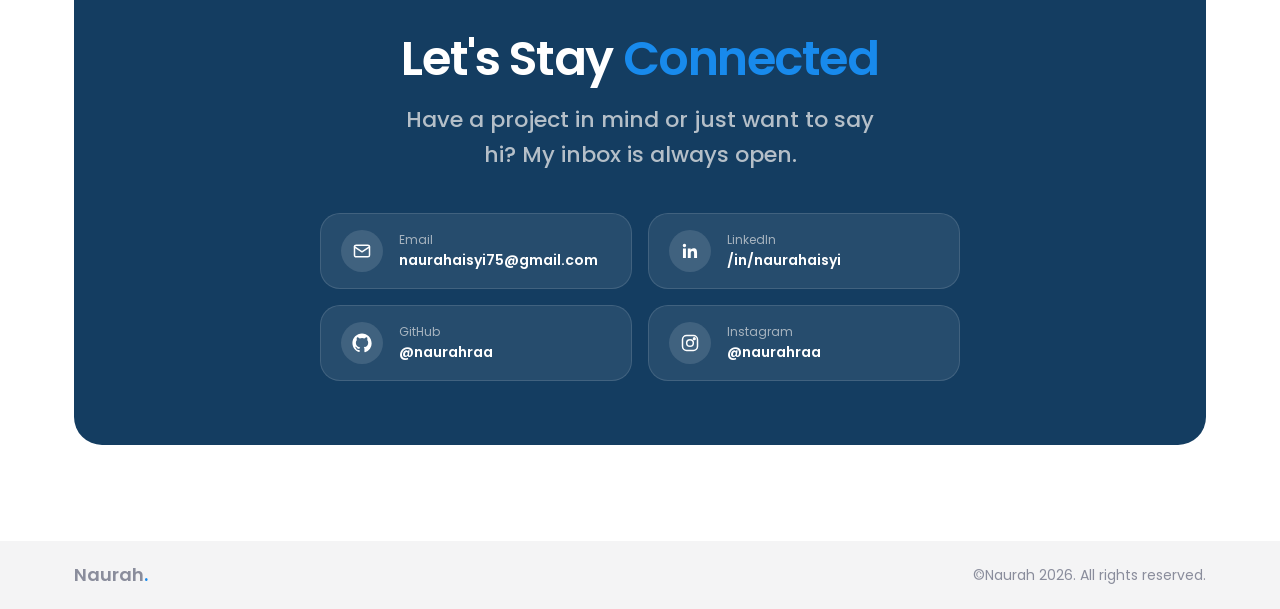
==== commit e4c87684: "Fix Hology edition to 8.0 and update CV" ====
--- a/about.html
+++ b/about.html
@@ -1,443 +1,481 @@
-<!DOCTYPE html>
+<!doctype html>
 <html lang="id">
-<head>
-<meta charset="UTF-8">
-<meta name="viewport" content="width=device-width, initial-scale=1.0">
-<title>About — Naurah Rahadatul Aisyi</title>
-<meta name="description" content="Tentang Naurah Rahadatul Aisyi, Informatics Student di Universitas Gunadarma yang bergerak di UI/UX design, full-stack development, dan data engineering.">
-
-<link rel="preconnect" href="https://fonts.googleapis.com">
-<link rel="preconnect" href="https://fonts.gstatic.com" crossorigin>
-<link href="https://fonts.googleapis.com/css2?family=Poppins:wght@400;500;600;700&family=Abyssinica+SIL&display=swap" rel="stylesheet">
-
-<link rel="stylesheet" href="css/tokens.css">
-<link rel="stylesheet" href="css/reset.css">
-<link rel="stylesheet" href="css/components.css">
-<link rel="stylesheet" href="css/about.css?v=3">
-</head>
-<body>
-
-<!-- ============ NAVBAR ============ -->
-<header class="navbar">
-  <div class="navbar__inner">
-    <a href="index.html" class="navbar__logo">Naurah<span>.</span></a>
-
-    <nav class="navbar__links">
-      <a href="index.html" class="navbar__link">Home</a>
-      <a href="showcase.html" class="navbar__link">Showcase</a>
-      <a href="projects.html" class="navbar__link">Projects</a>
-      <a href="about.html" class="navbar__link">About</a>
-    </nav>
-
-    <a href="https://linkedin.com/in/naurahaisyi" target="_blank" rel="noopener" class="navbar__cta btn btn--surface btn--sm">
-      <svg class="btn__icon" viewBox="0 0 20 20" fill="currentColor"><path d="M18.52 0H1.48C.66 0 0 .64 0 1.44v17.11C0 19.35.66 20 1.48 20h17.04c.82 0 1.48-.65 1.48-1.44V1.44C20 .64 19.34 0 18.52 0ZM5.93 17.04H2.96V7.5h2.97v9.54ZM4.45 6.2a1.72 1.72 0 1 1 0-3.44 1.72 1.72 0 0 1 0 3.44Zm12.59 10.84h-2.96v-4.64c0-1.11-.02-2.53-1.54-2.53-1.55 0-1.78 1.2-1.78 2.45v4.72H7.8V7.5h2.84v1.3h.04c.4-.75 1.36-1.54 2.8-1.54 3 0 3.56 1.97 3.56 4.55v5.23Z"/></svg>
-      Get In Touch
-    </a>
-
-    <button class="navbar__toggle" aria-label="Toggle menu">
-      <svg width="24" height="24" viewBox="0 0 24 24" fill="none" stroke="currentColor" stroke-width="2"><path d="M4 7h16M4 12h16M4 17h16"/></svg>
-    </button>
-  </div>
-</header>
-
-<main>
-
-  <!-- ============ HERO ============ -->
-  <section class="about-hero">
-    <div class="container about-hero__grid">
-      <div>
-        <h1 class="about-hero__title">Hi! I'm <span class="highlight">Naurah</span>, nice to meet you.</h1>
-        <p class="about-hero__subtitle">I design digital products grounded in research, systems thinking, and measurable impact, one milestone project at a time.</p>
-      </div>
-      <div class="about-hero__photo">
-        <div class="about-hero__photo-frame">
-          <img src="assets/profile/photo.jpeg" alt="Foto Naurah Rahadatul Aisyi">
-        </div>
-      </div>
-    </div>
-  </section>
-
-  <!-- ============ BIO ============ -->
-  <section class="about-bio">
-    <div class="container about-bio__grid">
-      <h2 class="about-bio__title">Who <span>I Am</span></h2>
-      <p class="about-bio__text">I'm an Informatics student at Universitas Gunadarma with a strong interest in UI/UX and Product Design, focused on building user-centered digital solutions for mobile-first experiences. I have hands-on experience designing user flows, wireframes, and high-fidelity prototypes, with a solid understanding of design systems and scalable interfaces.</p>
-      <p class="about-bio__text">Through academic projects and national competitions, I've worked on digital products spanning education, health-tech, and public systems, always starting from research and validating ideas before translating them into interfaces that are both intuitive and measurable.</p>
-      <p class="about-bio__text">I'm especially interested in how data, usability testing, and systems thinking can shape better product decisions, and I enjoy collaborating closely with development teams to turn user needs into functional, real-world designs. Alongside design, I also build full-stack web applications end to end, from database and backend logic to the interface itself.</p>
-      <p class="about-bio__text">More recently, I've been going deeper into the data side specifically, building ETL pipelines, designing warehouse schemas, writing SQL beyond basic queries, and putting together dashboards that turn raw data into something a team can actually act on.</p>
-    </div>
-  </section>
-
-  <!-- ============ EXPERIENCE ============ -->
-  <section class="about-section">
-    <div class="container">
-      <h2 class="about-section__title">Experience</h2>
-      <p class="about-section__subtitle">Hands-on work alongside design and academics.</p>
-
-      <div class="experience-card">
-        <div class="experience-card__logo">
-          <img src="assets/about/gunadarma-logo.svg" alt="Logo Universitas Gunadarma">
-        </div>
-        <div class="experience-card__body">
-          <div class="experience-card__header">
-            <span class="experience-card__title">Library Assistant</span>
-            <span class="experience-card__badge">Internship</span>
-          </div>
-          <div class="experience-card__org">Universitas Gunadarma</div>
-          <div class="experience-card__meta">Jul 2025 – Present · Depok, West Java, Indonesia · On-site</div>
-          <div class="experience-card__highlights">
-            <div class="experience-card__highlight">Verified and validated 100+ student academic submissions, including scientific papers and theses, ensuring document completeness and proper formatting</div>
-            <div class="experience-card__highlight">Assisted library visitors at the front desk, including guest book registration and general inquiries</div>
-            <div class="experience-card__highlight">Managed book shelving and processed borrowing/return transactions to maintain smooth daily operations</div>
-          </div>
-        </div>
-      </div>
-    </div>
-  </section>
-
-  <!-- ============ COMPETITION JOURNEY ============ -->
-  <section class="about-section">
-    <div class="container">
-      <h2 class="about-section__title">Competition Journey</h2>
-      <p class="about-section__subtitle">9 design competitions across national universities, from May 2024 to present, with GEMASTIK XIX currently underway.</p>
-
-      <div class="timeline">
-
-        <div class="timeline-item" tabindex="0">
-          <div class="timeline-item__date">May – Jul 2024</div>
-          <div class="timeline-item__header">
-            <span class="timeline-item__title">GEMASTIK XVII</span>
-          </div>
-          <p class="timeline-item__desc">Internal Selection, Division IX: Smart Devices, Embedded Systems &amp; IoT.</p>
-          <div class="timeline-item__contribution">
-            <div class="timeline-item__contribution-label">My contribution</div>
-            <p class="timeline-item__contribution-text">Designed the system interface for a web-based solution, contributed to the technical proposal and solution concept, and passed internal selection at Gunadarma University for Division IX.</p>
-          </div>
-        </div>
-
-        <div class="timeline-item" tabindex="0">
-          <div class="timeline-item__date">Aug – Oct 2024</div>
-          <div class="timeline-item__header">
-            <span class="timeline-item__title">MI FEST 2024</span>
-          </div>
-          <p class="timeline-item__desc">UI/UX Competition Finalist at Universitas Negeri Surabaya, PolluCheck.</p>
-          <div class="timeline-item__contribution">
-            <div class="timeline-item__contribution-label">My contribution</div>
-            <p class="timeline-item__contribution-text">Created the main logo and visual assets for the proposed mobile app, co-authored the product proposal using user-centered design methods, and achieved finalist status with the second-highest score.</p>
-          </div>
-        </div>
-
-        <div class="timeline-item" tabindex="0">
-          <div class="timeline-item__date">Sep – Oct 2024</div>
-          <div class="timeline-item__header">
-            <span class="timeline-item__title">Hology 7.0</span>
-          </div>
-          <p class="timeline-item__desc">Software Development Contest.</p>
-          <div class="timeline-item__contribution">
-            <div class="timeline-item__contribution-label">My contribution</div>
-            <p class="timeline-item__contribution-text">Designed the visual identity and branding, including logo creation, wrote the development proposal with a focus on tech-based solutions, and collaborated in a multidisciplinary team throughout the competition.</p>
-          </div>
-        </div>
-
-        <div class="timeline-item" tabindex="0">
-          <div class="timeline-item__date">Feb – Mar 2025</div>
-          <div class="timeline-item__header">
-            <span class="timeline-item__title">Arkavidia 9.0</span>
-          </div>
-          <p class="timeline-item__desc">UXVidia Competition Participant, MoSee.</p>
-          <div class="timeline-item__contribution">
-            <div class="timeline-item__contribution-label">My contribution</div>
-            <p class="timeline-item__contribution-text">Contributed to UI design and logo creation for the proposed project solution, prepared the project proposal as a core competition requirement, and produced and edited a promotional video for the product idea.</p>
-          </div>
-        </div>
-
-        <div class="timeline-item timeline-item--award" tabindex="0">
-          <div class="timeline-item__date">May – Jul 2025</div>
-          <div class="timeline-item__header">
-            <span class="timeline-item__title">TechnoFair 12.0 Design Competition</span>
-            <span class="timeline-item__award">
-              <svg viewBox="0 0 24 24" fill="currentColor"><path d="M12 2 14.5 8.5 21 9l-5 4.5L17.5 20 12 16.5 6.5 20 8 13.5 3 9l6.5-.5L12 2Z"/></svg>
-              1st Place
-            </span>
-          </div>
-          <p class="timeline-item__desc">Universitas Gunadarma: SiviTas, a campus activity discovery platform.</p>
-          <div class="timeline-item__contribution">
-            <div class="timeline-item__contribution-label">My contribution</div>
-            <p class="timeline-item__contribution-text">Designed responsive user interfaces based on user-centered design principles and structured the solution proposal from problem analysis to target user needs.</p>
-          </div>
-        </div>
-
-        <div class="timeline-item" tabindex="0">
-          <div class="timeline-item__date">Aug – Oct 2025</div>
-          <div class="timeline-item__header">
-            <span class="timeline-item__title">Hology 9.0 Design Competition</span>
-          </div>
-          <p class="timeline-item__desc">GlucoCheck, an AI-powered diabetes self-monitoring mobile app.</p>
-          <div class="timeline-item__contribution">
-            <div class="timeline-item__contribution-label">My contribution</div>
-            <p class="timeline-item__contribution-text">Conducted user problem analysis, created user flows, wireframes, and high-fidelity prototypes in Figma, and applied design consistency through reusable components and Auto Layout.</p>
-          </div>
-        </div>
-
-        <div class="timeline-item" tabindex="0">
-          <div class="timeline-item__date">Jan – Feb 2026</div>
-          <div class="timeline-item__header">
-            <span class="timeline-item__title">Arkavidia 10.0</span>
-          </div>
-          <p class="timeline-item__desc">Career, a project-based career development platform.</p>
-          <div class="timeline-item__contribution">
-            <div class="timeline-item__contribution-label">My contribution</div>
-            <p class="timeline-item__contribution-text">Contributed to interface design aligned with the product concept, built UI components using design system principles, and created interactive prototypes to simulate user journeys.</p>
-          </div>
-        </div>
-
-        <div class="timeline-item timeline-item--award" tabindex="0">
-          <div class="timeline-item__date">Feb – May 2026</div>
-          <div class="timeline-item__header">
-            <span class="timeline-item__title">Find IT! 2026 UX Design Competition</span>
-            <span class="timeline-item__award">
-              <svg viewBox="0 0 24 24" fill="currentColor"><path d="M12 2 14.5 8.5 21 9l-5 4.5L17.5 20 12 16.5 6.5 20 8 13.5 3 9l6.5-.5L12 2Z"/></svg>
-              3rd Place
-            </span>
-          </div>
-          <p class="timeline-item__desc">Universitas Gadjah Mada: Lumora, an AI-powered articulation training app for children with Down syndrome.</p>
-          <div class="timeline-item__contribution">
-            <div class="timeline-item__contribution-label">My contribution</div>
-            <p class="timeline-item__contribution-text">Designed the logo, design system, and high-fidelity UI for Lumora, and proposed articulation training as the core product focus.</p>
-          </div>
-        </div>
-
-        <div class="timeline-item" tabindex="0">
-          <div class="timeline-item__date">Ongoing</div>
-          <div class="timeline-item__header">
-            <span class="timeline-item__title">GEMASTIK XIX</span>
-            <span class="timeline-item__award" style="background: var(--bg-subtle); color: var(--text-secondary);">In Progress</span>
-          </div>
-          <p class="timeline-item__desc">Currently in the internal selection stage at Universitas Gunadarma.</p>
-        </div>
-
-      </div>
-    </div>
-  </section>
-
-  <!-- ============ SKILLS ============ -->
-  <section class="about-section">
-    <div class="container">
-      <h2 class="about-section__title">Skills</h2>
-      <p class="about-section__subtitle">What I bring to a product team, from research to shipped interface.</p>
-
-      <div class="skills-grid">
-        <div class="skill-card">
-          <div class="skill-card__title">Product &amp; UX Skills</div>
-          <div class="skill-card__tags">
-            <span class="skill-tag">User Research</span>
-            <span class="skill-tag">Problem Framing</span>
-            <span class="skill-tag">User Flow & IA</span>
-            <span class="skill-tag">Wireframing</span>
-            <span class="skill-tag">Prototyping</span>
-            <span class="skill-tag">Design Systems</span>
-            <span class="skill-tag">Mobile-first UI</span>
-            <span class="skill-tag">Usability Testing</span>
-          </div>
-        </div>
-
-        <div class="skill-card">
-          <div class="skill-card__title">Technical Knowledge</div>
-          <div class="skill-card__tags">
-            <span class="skill-tag">HTML</span>
-            <span class="skill-tag">CSS</span>
-            <span class="skill-tag">PHP</span>
-            <span class="skill-tag">Laravel</span>
-            <span class="skill-tag">MySQL</span>
-            <span class="skill-tag">Python</span>
-            <span class="skill-tag">SQL</span>
-            <span class="skill-tag">PostgreSQL</span>
-            <span class="skill-tag">Java</span>
-            <span class="skill-tag">C++</span>
-          </div>
-        </div>
-
-        <div class="skill-card">
-          <div class="skill-card__title">Tools</div>
-          <div class="skill-card__tags">
-            <span class="skill-tag">Figma</span>
-            <span class="skill-tag">VS Code</span>
-            <span class="skill-tag">Git & GitHub</span>
-            <span class="skill-tag">Power BI</span>
-            <span class="skill-tag">Canva</span>
-            <span class="skill-tag">Notion</span>
-            <span class="skill-tag">Trello</span>
-            <span class="skill-tag">Whimsical</span>
-            <span class="skill-tag">Draw.io</span>
-          </div>
-        </div>
-      </div>
-    </div>
-  </section>
-
-  <!-- ============ CERTIFICATES ============ -->
-  <section class="about-section">
-    <div class="container">
-      <h2 class="about-section__title">Certificates</h2>
-      <p class="about-section__subtitle">Recognition from competitions and training programs. Click a card to view it in full.</p>
-
-      <div class="cert-grid">
-        <button type="button" class="cert-card" data-cert="assets/about/cert-findit-2026.png" data-title="Find IT! 2026 — Juara III">
-          <img src="assets/about/cert-findit-2026.png" alt="Find IT! 2026 certificate">
-          <div class="cert-card__caption">
-            <div class="cert-card__title">Find IT! 2026 — 3rd Place</div>
-            <div class="cert-card__meta">KMTETI FT UGM, 2026</div>
-          </div>
-        </button>
-
-        <button type="button" class="cert-card" data-cert="assets/about/cert-arkavidia-10.png" data-title="Arkavidia 10.0 — Sertifikat Apresiasi">
-          <img src="assets/about/cert-arkavidia-10.png" alt="Arkavidia 10.0 certificate">
-          <div class="cert-card__caption">
-            <div class="cert-card__title">Arkavidia 10.0 — UXVidia</div>
-            <div class="cert-card__meta">HMIF ITB, 2026</div>
-          </div>
-        </button>
-
-        <button type="button" class="cert-card" data-cert="assets/about/cert-arkavidia-9.png" data-title="Arkavidia 9.0 — Certificate of Appreciation">
-          <img src="assets/about/cert-arkavidia-9.png" alt="Arkavidia 9.0 certificate">
-          <div class="cert-card__caption">
-            <div class="cert-card__title">Arkavidia 9.0 — UXVidia</div>
-            <div class="cert-card__meta">HMIF ITB, 2025</div>
-          </div>
-        </button>
-
-        <button type="button" class="cert-card" data-cert="assets/about/cert-dbms-web.png" data-title="Sertifikat Pelatihan — Fundamental DBMS Web Programming">
-          <img src="assets/about/cert-dbms-web.png" alt="DBMS web programming training certificate">
-          <div class="cert-card__caption">
-            <div class="cert-card__title">Fundamental DBMS Web Programming</div>
-            <div class="cert-card__meta">Universitas Gunadarma, Feb 2024</div>
-          </div>
-        </button>
-
-        <button type="button" class="cert-card" data-cert="assets/about/cert-javascript.png" data-title="Sertifikat Pelatihan — JavaScript Programming Language Fundamental">
-          <img src="assets/about/cert-javascript.png" alt="JavaScript programming training certificate">
-          <div class="cert-card__caption">
-            <div class="cert-card__title">JavaScript Programming Fundamental</div>
-            <div class="cert-card__meta">Universitas Gunadarma, Aug 2025</div>
-          </div>
-        </button>
-
-        <button type="button" class="cert-card" data-cert="assets/about/cert-revou-data-analytics.png" data-title="RevoU — Intro to Data Analytics">
-          <img src="assets/about/cert-revou-data-analytics.png" alt="RevoU Intro to Data Analytics certificate">
-          <div class="cert-card__caption">
-            <div class="cert-card__title">Intro to Data Analytics</div>
-            <div class="cert-card__meta">RevoU, Aug 2023</div>
-          </div>
+  <head>
+    <meta charset="UTF-8" />
+    <meta name="viewport" content="width=device-width, initial-scale=1.0" />
+    <title>About — Naurah Rahadatul Aisyi</title>
+    <meta name="description" content="Tentang Naurah Rahadatul Aisyi, Informatics Student di Universitas Gunadarma yang bergerak di UI/UX design, full-stack development, dan data engineering." />
+
+    <link rel="preconnect" href="https://fonts.googleapis.com" />
+    <link rel="preconnect" href="https://fonts.gstatic.com" crossorigin />
+    <link href="https://fonts.googleapis.com/css2?family=Poppins:wght@400;500;600;700&family=Abyssinica+SIL&display=swap" rel="stylesheet" />
+
+    <link rel="stylesheet" href="css/tokens.css" />
+    <link rel="stylesheet" href="css/reset.css" />
+    <link rel="stylesheet" href="css/components.css" />
+    <link rel="stylesheet" href="css/about.css?v=3" />
+  </head>
+  <body>
+    <!-- ============ NAVBAR ============ -->
+    <header class="navbar">
+      <div class="navbar__inner">
+        <a href="index.html" class="navbar__logo">Naurah<span>.</span></a>
+
+        <nav class="navbar__links">
+          <a href="index.html" class="navbar__link">Home</a>
+          <a href="showcase.html" class="navbar__link">Showcase</a>
+          <a href="projects.html" class="navbar__link">Projects</a>
+          <a href="about.html" class="navbar__link">About</a>
+        </nav>
+
+        <a href="https://linkedin.com/in/naurahaisyi" target="_blank" rel="noopener" class="navbar__cta btn btn--surface btn--sm">
+          <svg class="btn__icon" viewBox="0 0 20 20" fill="currentColor">
+            <path
+              d="M18.52 0H1.48C.66 0 0 .64 0 1.44v17.11C0 19.35.66 20 1.48 20h17.04c.82 0 1.48-.65 1.48-1.44V1.44C20 .64 19.34 0 18.52 0ZM5.93 17.04H2.96V7.5h2.97v9.54ZM4.45 6.2a1.72 1.72 0 1 1 0-3.44 1.72 1.72 0 0 1 0 3.44Zm12.59 10.84h-2.96v-4.64c0-1.11-.02-2.53-1.54-2.53-1.55 0-1.78 1.2-1.78 2.45v4.72H7.8V7.5h2.84v1.3h.04c.4-.75 1.36-1.54 2.8-1.54 3 0 3.56 1.97 3.56 4.55v5.23Z"
+            />
+          </svg>
+          Get In Touch
+        </a>
+
+        <button class="navbar__toggle" aria-label="Toggle menu">
+          <svg width="24" height="24" viewBox="0 0 24 24" fill="none" stroke="currentColor" stroke-width="2"><path d="M4 7h16M4 12h16M4 17h16" /></svg>
         </button>
       </div>
-    </div>
-  </section>
-
-  <!-- ============ CERTIFICATE LIGHTBOX ============ -->
-  <div class="lightbox" id="cert-lightbox">
-    <button type="button" class="lightbox__close" aria-label="Close">
-      <svg viewBox="0 0 24 24" fill="none" stroke="currentColor" stroke-width="2" stroke-linecap="round"><path d="M6 6 18 18M18 6 6 18"/></svg>
-    </button>
-    <figure class="lightbox__content">
-      <img id="cert-lightbox-img" src="" alt="">
-      <figcaption id="cert-lightbox-caption"></figcaption>
-    </figure>
-  </div>
-
-</main>
-
-<!-- ============ CONNECT ============ -->
-<section class="connect">
-  <div class="container">
-    <div class="connect__frame">
-      <h2 class="connect__title">Let's Stay <span class="text-accent">Connected</span></h2>
-      <p class="connect__subtitle">Have a project in mind or just want to say hi? My inbox is always open.</p>
-
-      <div class="connect__grid">
-        <a href="mailto:naurahaisyi75@gmail.com" class="connect__card">
-          <span class="connect__card-icon">
-            <svg viewBox="0 0 24 24" fill="none" stroke="currentColor" stroke-width="1.8" stroke-linecap="round" stroke-linejoin="round"><rect x="3" y="5" width="18" height="14" rx="2"/><path d="m3 7 9 6 9-6"/></svg>
-          </span>
-          <span class="connect__card-text">
-            <span class="connect__card-label">Email</span>
-            <span class="connect__card-value">naurahaisyi75@gmail.com</span>
-          </span>
-        </a>
-
-        <a href="https://linkedin.com/in/naurahaisyi" target="_blank" rel="noopener" class="connect__card">
-          <span class="connect__card-icon">
-            <svg viewBox="0 0 24 24" fill="currentColor"><path d="M20.45 20.45h-3.55v-5.57c0-1.33-.02-3.03-1.85-3.03-1.86 0-2.14 1.45-2.14 2.94v5.66H9.36V9h3.41v1.56h.05c.47-.9 1.64-1.85 3.38-1.85 3.6 0 4.27 2.37 4.27 5.46v6.28zM5.34 7.43a2.06 2.06 0 1 1 0-4.12 2.06 2.06 0 0 1 0 4.12zM7.12 20.45H3.56V9h3.56v11.45z"/></svg>
-          </span>
-          <span class="connect__card-text">
-            <span class="connect__card-label">LinkedIn</span>
-            <span class="connect__card-value">/in/naurahaisyi</span>
-          </span>
-        </a>
-
-        <a href="https://github.com/naurahraa" target="_blank" rel="noopener" class="connect__card">
-          <span class="connect__card-icon">
-            <svg viewBox="0 0 24 24" fill="currentColor"><path d="M12 .5C5.65.5.5 5.65.5 12c0 5.08 3.29 9.39 7.86 10.91.57.1.78-.25.78-.55 0-.27-.01-1.16-.02-2.11-3.2.7-3.87-1.36-3.87-1.36-.53-1.33-1.28-1.68-1.28-1.68-1.05-.71.08-.7.08-.7 1.16.08 1.77 1.19 1.77 1.19 1.03 1.76 2.7 1.25 3.36.96.1-.75.4-1.25.73-1.54-2.56-.29-5.25-1.28-5.25-5.7 0-1.26.45-2.29 1.19-3.09-.12-.29-.52-1.47.11-3.06 0 0 .97-.31 3.18 1.18a11.05 11.05 0 0 1 5.8 0c2.2-1.49 3.17-1.18 3.17-1.18.64 1.59.24 2.77.12 3.06.74.8 1.18 1.83 1.18 3.09 0 4.43-2.7 5.4-5.27 5.69.42.36.78 1.07.78 2.16 0 1.56-.01 2.82-.01 3.2 0 .31.2.66.79.55A10.53 10.53 0 0 0 23.5 12C23.5 5.65 18.35.5 12 .5Z"/></svg>
-          </span>
-          <span class="connect__card-text">
-            <span class="connect__card-label">GitHub</span>
-            <span class="connect__card-value">@naurahraa</span>
-          </span>
-        </a>
-
-        <a href="https://www.instagram.com/naurahraa" target="_blank" rel="noopener" class="connect__card">
-          <span class="connect__card-icon">
-            <svg viewBox="0 0 24 24" fill="none" stroke="currentColor" stroke-width="1.8"><rect x="3" y="3" width="18" height="18" rx="5"/><circle cx="12" cy="12" r="4"/><circle cx="17.2" cy="6.8" r="1"/></svg>
-          </span>
-          <span class="connect__card-text">
-            <span class="connect__card-label">Instagram</span>
-            <span class="connect__card-value">@naurahraa</span>
-          </span>
-        </a>
+    </header>
+
+    <main>
+      <!-- ============ HERO ============ -->
+      <section class="about-hero">
+        <div class="container about-hero__grid">
+          <div>
+            <h1 class="about-hero__title">Hi! I'm <span class="highlight">Naurah</span>, nice to meet you.</h1>
+            <p class="about-hero__subtitle">I design digital products grounded in research, systems thinking, and measurable impact, one milestone project at a time.</p>
+          </div>
+          <div class="about-hero__photo">
+            <div class="about-hero__photo-frame">
+              <img src="assets/profile/photo.jpeg" alt="Foto Naurah Rahadatul Aisyi" />
+            </div>
+          </div>
+        </div>
+      </section>
+
+      <!-- ============ BIO ============ -->
+      <section class="about-bio">
+        <div class="container about-bio__grid">
+          <h2 class="about-bio__title">Who <span>I Am</span></h2>
+          <p class="about-bio__text">
+            I'm an Informatics student at Universitas Gunadarma with a strong interest in UI/UX and Product Design, focused on building user-centered digital solutions for mobile-first experiences. I have hands-on experience designing user
+            flows, wireframes, and high-fidelity prototypes, with a solid understanding of design systems and scalable interfaces.
+          </p>
+          <p class="about-bio__text">
+            Through academic projects and national competitions, I've worked on digital products spanning education, health-tech, and public systems, always starting from research and validating ideas before translating them into interfaces
+            that are both intuitive and measurable.
+          </p>
+          <p class="about-bio__text">
+            I'm especially interested in how data, usability testing, and systems thinking can shape better product decisions, and I enjoy collaborating closely with development teams to turn user needs into functional, real-world designs.
+            Alongside design, I also build full-stack web applications end to end, from database and backend logic to the interface itself.
+          </p>
+          <p class="about-bio__text">
+            More recently, I've been going deeper into the data side specifically, building ETL pipelines, designing warehouse schemas, writing SQL beyond basic queries, and putting together dashboards that turn raw data into something a
+            team can actually act on.
+          </p>
+        </div>
+      </section>
+
+      <!-- ============ EXPERIENCE ============ -->
+      <section class="about-section">
+        <div class="container">
+          <h2 class="about-section__title">Experience</h2>
+          <p class="about-section__subtitle">Hands-on work alongside design and academics.</p>
+
+          <div class="experience-card">
+            <div class="experience-card__logo">
+              <img src="assets/about/gunadarma-logo.svg" alt="Logo Universitas Gunadarma" />
+            </div>
+            <div class="experience-card__body">
+              <div class="experience-card__header">
+                <span class="experience-card__title">Library Assistant</span>
+                <span class="experience-card__badge">Internship</span>
+              </div>
+              <div class="experience-card__org">Universitas Gunadarma</div>
+              <div class="experience-card__meta">Jul 2025 – Present · Depok, West Java, Indonesia · On-site</div>
+              <div class="experience-card__highlights">
+                <div class="experience-card__highlight">Verified and validated 100+ student academic submissions, including scientific papers and theses, ensuring document completeness and proper formatting</div>
+                <div class="experience-card__highlight">Assisted library visitors at the front desk, including guest book registration and general inquiries</div>
+                <div class="experience-card__highlight">Managed book shelving and processed borrowing/return transactions to maintain smooth daily operations</div>
+              </div>
+            </div>
+          </div>
+        </div>
+      </section>
+
+      <!-- ============ COMPETITION JOURNEY ============ -->
+      <section class="about-section">
+        <div class="container">
+          <h2 class="about-section__title">Competition Journey</h2>
+          <p class="about-section__subtitle">9 design competitions across national universities, from May 2024 to present, with GEMASTIK XIX currently underway.</p>
+
+          <div class="timeline">
+            <div class="timeline-item" tabindex="0">
+              <div class="timeline-item__date">May – Jul 2024</div>
+              <div class="timeline-item__header">
+                <span class="timeline-item__title">GEMASTIK XVII</span>
+              </div>
+              <p class="timeline-item__desc">Internal Selection, Division IX: Smart Devices, Embedded Systems &amp; IoT.</p>
+              <div class="timeline-item__contribution">
+                <div class="timeline-item__contribution-label">My contribution</div>
+                <p class="timeline-item__contribution-text">
+                  Designed the system interface for a web-based solution, contributed to the technical proposal and solution concept, and passed internal selection at Gunadarma University for Division IX.
+                </p>
+              </div>
+            </div>
+
+            <div class="timeline-item" tabindex="0">
+              <div class="timeline-item__date">Aug – Oct 2024</div>
+              <div class="timeline-item__header">
+                <span class="timeline-item__title">MI FEST 2024</span>
+              </div>
+              <p class="timeline-item__desc">UI/UX Competition Finalist at Universitas Negeri Surabaya, PolluCheck.</p>
+              <div class="timeline-item__contribution">
+                <div class="timeline-item__contribution-label">My contribution</div>
+                <p class="timeline-item__contribution-text">
+                  Created the main logo and visual assets for the proposed mobile app, co-authored the product proposal using user-centered design methods, and achieved finalist status with the second-highest score.
+                </p>
+              </div>
+            </div>
+
+            <div class="timeline-item" tabindex="0">
+              <div class="timeline-item__date">Sep – Oct 2024</div>
+              <div class="timeline-item__header">
+                <span class="timeline-item__title">Hology 7.0</span>
+              </div>
+              <p class="timeline-item__desc">Software Development Contest.</p>
+              <div class="timeline-item__contribution">
+                <div class="timeline-item__contribution-label">My contribution</div>
+                <p class="timeline-item__contribution-text">
+                  Designed the visual identity and branding, including logo creation, wrote the development proposal with a focus on tech-based solutions, and collaborated in a multidisciplinary team throughout the competition.
+                </p>
+              </div>
+            </div>
+
+            <div class="timeline-item" tabindex="0">
+              <div class="timeline-item__date">Feb – Mar 2025</div>
+              <div class="timeline-item__header">
+                <span class="timeline-item__title">Arkavidia 9.0</span>
+              </div>
+              <p class="timeline-item__desc">UXVidia Competition Participant, MoSee.</p>
+              <div class="timeline-item__contribution">
+                <div class="timeline-item__contribution-label">My contribution</div>
+                <p class="timeline-item__contribution-text">
+                  Contributed to UI design and logo creation for the proposed project solution, prepared the project proposal as a core competition requirement, and produced and edited a promotional video for the product idea.
+                </p>
+              </div>
+            </div>
+
+            <div class="timeline-item timeline-item--award" tabindex="0">
+              <div class="timeline-item__date">May – Jul 2025</div>
+              <div class="timeline-item__header">
+                <span class="timeline-item__title">TechnoFair 12.0 Design Competition</span>
+                <span class="timeline-item__award">
+                  <svg viewBox="0 0 24 24" fill="currentColor"><path d="M12 2 14.5 8.5 21 9l-5 4.5L17.5 20 12 16.5 6.5 20 8 13.5 3 9l6.5-.5L12 2Z" /></svg>
+                  1st Place
+                </span>
+              </div>
+              <p class="timeline-item__desc">Universitas Gunadarma: SiviTas, a campus activity discovery platform.</p>
+              <div class="timeline-item__contribution">
+                <div class="timeline-item__contribution-label">My contribution</div>
+                <p class="timeline-item__contribution-text">Designed responsive user interfaces based on user-centered design principles and structured the solution proposal from problem analysis to target user needs.</p>
+              </div>
+            </div>
+
+            <div class="timeline-item" tabindex="0">
+              <div class="timeline-item__date">Aug – Oct 2025</div>
+              <div class="timeline-item__header">
+                <span class="timeline-item__title">Hology 8.0 Design Competition</span>
+              </div>
+              <p class="timeline-item__desc">GlucoCheck, an AI-powered diabetes self-monitoring mobile app.</p>
+              <div class="timeline-item__contribution">
+                <div class="timeline-item__contribution-label">My contribution</div>
+                <p class="timeline-item__contribution-text">
+                  Conducted user problem analysis, created user flows, wireframes, and high-fidelity prototypes in Figma, and applied design consistency through reusable components and Auto Layout.
+                </p>
+              </div>
+            </div>
+
+            <div class="timeline-item" tabindex="0">
+              <div class="timeline-item__date">Jan – Feb 2026</div>
+              <div class="timeline-item__header">
+                <span class="timeline-item__title">Arkavidia 10.0</span>
+              </div>
+              <p class="timeline-item__desc">Career, a project-based career development platform.</p>
+              <div class="timeline-item__contribution">
+                <div class="timeline-item__contribution-label">My contribution</div>
+                <p class="timeline-item__contribution-text">
+                  Contributed to interface design aligned with the product concept, built UI components using design system principles, and created interactive prototypes to simulate user journeys.
+                </p>
+              </div>
+            </div>
+
+            <div class="timeline-item timeline-item--award" tabindex="0">
+              <div class="timeline-item__date">Feb – May 2026</div>
+              <div class="timeline-item__header">
+                <span class="timeline-item__title">Find IT! 2026 UX Design Competition</span>
+                <span class="timeline-item__award">
+                  <svg viewBox="0 0 24 24" fill="currentColor"><path d="M12 2 14.5 8.5 21 9l-5 4.5L17.5 20 12 16.5 6.5 20 8 13.5 3 9l6.5-.5L12 2Z" /></svg>
+                  3rd Place
+                </span>
+              </div>
+              <p class="timeline-item__desc">Universitas Gadjah Mada: Lumora, an AI-powered articulation training app for children with Down syndrome.</p>
+              <div class="timeline-item__contribution">
+                <div class="timeline-item__contribution-label">My contribution</div>
+                <p class="timeline-item__contribution-text">Designed the logo, design system, and high-fidelity UI for Lumora, and proposed articulation training as the core product focus.</p>
+              </div>
+            </div>
+
+            <div class="timeline-item" tabindex="0">
+              <div class="timeline-item__date">Ongoing</div>
+              <div class="timeline-item__header">
+                <span class="timeline-item__title">GEMASTIK XIX</span>
+                <span class="timeline-item__award" style="background: var(--bg-subtle); color: var(--text-secondary)">In Progress</span>
+              </div>
+              <p class="timeline-item__desc">Currently in the internal selection stage at Universitas Gunadarma.</p>
+            </div>
+          </div>
+        </div>
+      </section>
+
+      <!-- ============ SKILLS ============ -->
+      <section class="about-section">
+        <div class="container">
+          <h2 class="about-section__title">Skills</h2>
+          <p class="about-section__subtitle">What I bring to a product team, from research to shipped interface.</p>
+
+          <div class="skills-grid">
+            <div class="skill-card">
+              <div class="skill-card__title">Product &amp; UX Skills</div>
+              <div class="skill-card__tags">
+                <span class="skill-tag">User Research</span>
+                <span class="skill-tag">Problem Framing</span>
+                <span class="skill-tag">User Flow & IA</span>
+                <span class="skill-tag">Wireframing</span>
+                <span class="skill-tag">Prototyping</span>
+                <span class="skill-tag">Design Systems</span>
+                <span class="skill-tag">Mobile-first UI</span>
+                <span class="skill-tag">Usability Testing</span>
+              </div>
+            </div>
+
+            <div class="skill-card">
+              <div class="skill-card__title">Technical Knowledge</div>
+              <div class="skill-card__tags">
+                <span class="skill-tag">HTML</span>
+                <span class="skill-tag">CSS</span>
+                <span class="skill-tag">PHP</span>
+                <span class="skill-tag">Laravel</span>
+                <span class="skill-tag">MySQL</span>
+                <span class="skill-tag">Python</span>
+                <span class="skill-tag">SQL</span>
+                <span class="skill-tag">PostgreSQL</span>
+                <span class="skill-tag">Java</span>
+                <span class="skill-tag">C++</span>
+              </div>
+            </div>
+
+            <div class="skill-card">
+              <div class="skill-card__title">Tools</div>
+              <div class="skill-card__tags">
+                <span class="skill-tag">Figma</span>
+                <span class="skill-tag">VS Code</span>
+                <span class="skill-tag">Git & GitHub</span>
+                <span class="skill-tag">Power BI</span>
+                <span class="skill-tag">Canva</span>
+                <span class="skill-tag">Notion</span>
+                <span class="skill-tag">Trello</span>
+                <span class="skill-tag">Whimsical</span>
+                <span class="skill-tag">Draw.io</span>
+              </div>
+            </div>
+          </div>
+        </div>
+      </section>
+
+      <!-- ============ CERTIFICATES ============ -->
+      <section class="about-section">
+        <div class="container">
+          <h2 class="about-section__title">Certificates</h2>
+          <p class="about-section__subtitle">Recognition from competitions and training programs. Click a card to view it in full.</p>
+
+          <div class="cert-grid">
+            <button type="button" class="cert-card" data-cert="assets/about/cert-findit-2026.png" data-title="Find IT! 2026 — Juara III">
+              <img src="assets/about/cert-findit-2026.png" alt="Find IT! 2026 certificate" />
+              <div class="cert-card__caption">
+                <div class="cert-card__title">Find IT! 2026 — 3rd Place</div>
+                <div class="cert-card__meta">KMTETI FT UGM, 2026</div>
+              </div>
+            </button>
+
+            <button type="button" class="cert-card" data-cert="assets/about/cert-arkavidia-10.png" data-title="Arkavidia 10.0 — Sertifikat Apresiasi">
+              <img src="assets/about/cert-arkavidia-10.png" alt="Arkavidia 10.0 certificate" />
+              <div class="cert-card__caption">
+                <div class="cert-card__title">Arkavidia 10.0 — UXVidia</div>
+                <div class="cert-card__meta">HMIF ITB, 2026</div>
+              </div>
+            </button>
+
+            <button type="button" class="cert-card" data-cert="assets/about/cert-arkavidia-9.png" data-title="Arkavidia 9.0 — Certificate of Appreciation">
+              <img src="assets/about/cert-arkavidia-9.png" alt="Arkavidia 9.0 certificate" />
+              <div class="cert-card__caption">
+                <div class="cert-card__title">Arkavidia 9.0 — UXVidia</div>
+                <div class="cert-card__meta">HMIF ITB, 2025</div>
+              </div>
+            </button>
+
+            <button type="button" class="cert-card" data-cert="assets/about/cert-dbms-web.png" data-title="Sertifikat Pelatihan — Fundamental DBMS Web Programming">
+              <img src="assets/about/cert-dbms-web.png" alt="DBMS web programming training certificate" />
+              <div class="cert-card__caption">
+                <div class="cert-card__title">Fundamental DBMS Web Programming</div>
+                <div class="cert-card__meta">Universitas Gunadarma, Feb 2024</div>
+              </div>
+            </button>
+
+            <button type="button" class="cert-card" data-cert="assets/about/cert-javascript.png" data-title="Sertifikat Pelatihan — JavaScript Programming Language Fundamental">
+              <img src="assets/about/cert-javascript.png" alt="JavaScript programming training certificate" />
+              <div class="cert-card__caption">
+                <div class="cert-card__title">JavaScript Programming Fundamental</div>
+                <div class="cert-card__meta">Universitas Gunadarma, Aug 2025</div>
+              </div>
+            </button>
+
+            <button type="button" class="cert-card" data-cert="assets/about/cert-revou-data-analytics.png" data-title="RevoU — Intro to Data Analytics">
+              <img src="assets/about/cert-revou-data-analytics.png" alt="RevoU Intro to Data Analytics certificate" />
+              <div class="cert-card__caption">
+                <div class="cert-card__title">Intro to Data Analytics</div>
+                <div class="cert-card__meta">RevoU, Aug 2023</div>
+              </div>
+            </button>
+          </div>
+        </div>
+      </section>
+
+      <!-- ============ CERTIFICATE LIGHTBOX ============ -->
+      <div class="lightbox" id="cert-lightbox">
+        <button type="button" class="lightbox__close" aria-label="Close">
+          <svg viewBox="0 0 24 24" fill="none" stroke="currentColor" stroke-width="2" stroke-linecap="round"><path d="M6 6 18 18M18 6 6 18" /></svg>
+        </button>
+        <figure class="lightbox__content">
+          <img id="cert-lightbox-img" src="" alt="" />
+          <figcaption id="cert-lightbox-caption"></figcaption>
+        </figure>
       </div>
-    </div>
-  </div>
-</section>
-
-<!-- ============ FOOTER BAR ============ -->
-<footer class="footer">
-  <div class="container footer__inner">
-    <span class="footer__logo">Naurah<span>.</span></span>
-    <p class="footer__copyright">©Naurah 2026. All rights reserved.</p>
-  </div>
-</footer>
-
-<script src="js/main.js"></script>
-<script src="js/animations.js"></script>
-<script>
-  (function () {
-    var lightbox = document.getElementById('cert-lightbox');
-    var lightboxImg = document.getElementById('cert-lightbox-img');
-    var lightboxCaption = document.getElementById('cert-lightbox-caption');
-    var closeBtn = lightbox.querySelector('.lightbox__close');
-
-    document.querySelectorAll('.cert-card').forEach(function (card) {
-      card.addEventListener('click', function () {
-        lightboxImg.src = card.getAttribute('data-cert');
-        lightboxImg.alt = card.getAttribute('data-title') || '';
-        lightboxCaption.textContent = card.getAttribute('data-title') || '';
-        lightbox.classList.add('is-open');
-        document.body.style.overflow = 'hidden';
-      });
-    });
-
-    function closeLightbox() {
-      lightbox.classList.remove('is-open');
-      document.body.style.overflow = '';
-    }
-
-    closeBtn.addEventListener('click', closeLightbox);
-    lightbox.addEventListener('click', function (e) {
-      if (e.target === lightbox) closeLightbox();
-    });
-    document.addEventListener('keydown', function (e) {
-      if (e.key === 'Escape') closeLightbox();
-    });
-  })();
-</script>
-</body>
-</html>+    </main>
+
+    <!-- ============ CONNECT ============ -->
+    <section class="connect">
+      <div class="container">
+        <div class="connect__frame">
+          <h2 class="connect__title">Let's Stay <span class="text-accent">Connected</span></h2>
+          <p class="connect__subtitle">Have a project in mind or just want to say hi? My inbox is always open.</p>
+
+          <div class="connect__grid">
+            <a href="mailto:naurahaisyi75@gmail.com" class="connect__card">
+              <span class="connect__card-icon">
+                <svg viewBox="0 0 24 24" fill="none" stroke="currentColor" stroke-width="1.8" stroke-linecap="round" stroke-linejoin="round">
+                  <rect x="3" y="5" width="18" height="14" rx="2" />
+                  <path d="m3 7 9 6 9-6" />
+                </svg>
+              </span>
+              <span class="connect__card-text">
+                <span class="connect__card-label">Email</span>
+                <span class="connect__card-value">naurahaisyi75@gmail.com</span>
+              </span>
+            </a>
+
+            <a href="https://linkedin.com/in/naurahaisyi" target="_blank" rel="noopener" class="connect__card">
+              <span class="connect__card-icon">
+                <svg viewBox="0 0 24 24" fill="currentColor">
+                  <path
+                    d="M20.45 20.45h-3.55v-5.57c0-1.33-.02-3.03-1.85-3.03-1.86 0-2.14 1.45-2.14 2.94v5.66H9.36V9h3.41v1.56h.05c.47-.9 1.64-1.85 3.38-1.85 3.6 0 4.27 2.37 4.27 5.46v6.28zM5.34 7.43a2.06 2.06 0 1 1 0-4.12 2.06 2.06 0 0 1 0 4.12zM7.12 20.45H3.56V9h3.56v11.45z"
+                  />
+                </svg>
+              </span>
+              <span class="connect__card-text">
+                <span class="connect__card-label">LinkedIn</span>
+                <span class="connect__card-value">/in/naurahaisyi</span>
+              </span>
+            </a>
+
+            <a href="https://github.com/naurahraa" target="_blank" rel="noopener" class="connect__card">
+              <span class="connect__card-icon">
+                <svg viewBox="0 0 24 24" fill="currentColor">
+                  <path
+                    d="M12 .5C5.65.5.5 5.65.5 12c0 5.08 3.29 9.39 7.86 10.91.57.1.78-.25.78-.55 0-.27-.01-1.16-.02-2.11-3.2.7-3.87-1.36-3.87-1.36-.53-1.33-1.28-1.68-1.28-1.68-1.05-.71.08-.7.08-.7 1.16.08 1.77 1.19 1.77 1.19 1.03 1.76 2.7 1.25 3.36.96.1-.75.4-1.25.73-1.54-2.56-.29-5.25-1.28-5.25-5.7 0-1.26.45-2.29 1.19-3.09-.12-.29-.52-1.47.11-3.06 0 0 .97-.31 3.18 1.18a11.05 11.05 0 0 1 5.8 0c2.2-1.49 3.17-1.18 3.17-1.18.64 1.59.24 2.77.12 3.06.74.8 1.18 1.83 1.18 3.09 0 4.43-2.7 5.4-5.27 5.69.42.36.78 1.07.78 2.16 0 1.56-.01 2.82-.01 3.2 0 .31.2.66.79.55A10.53 10.53 0 0 0 23.5 12C23.5 5.65 18.35.5 12 .5Z"
+                  />
+                </svg>
+              </span>
+              <span class="connect__card-text">
+                <span class="connect__card-label">GitHub</span>
+                <span class="connect__card-value">@naurahraa</span>
+              </span>
+            </a>
+
+            <a href="https://www.instagram.com/naurahraa" target="_blank" rel="noopener" class="connect__card">
+              <span class="connect__card-icon">
+                <svg viewBox="0 0 24 24" fill="none" stroke="currentColor" stroke-width="1.8">
+                  <rect x="3" y="3" width="18" height="18" rx="5" />
+                  <circle cx="12" cy="12" r="4" />
+                  <circle cx="17.2" cy="6.8" r="1" />
+                </svg>
+              </span>
+              <span class="connect__card-text">
+                <span class="connect__card-label">Instagram</span>
+                <span class="connect__card-value">@naurahraa</span>
+              </span>
+            </a>
+          </div>
+        </div>
+      </div>
+    </section>
+
+    <!-- ============ FOOTER BAR ============ -->
+    <footer class="footer">
+      <div class="container footer__inner">
+        <span class="footer__logo">Naurah<span>.</span></span>
+        <p class="footer__copyright">©Naurah 2026. All rights reserved.</p>
+      </div>
+    </footer>
+
+    <script src="js/main.js"></script>
+    <script src="js/animations.js"></script>
+    <script>
+      (function () {
+        var lightbox = document.getElementById("cert-lightbox");
+        var lightboxImg = document.getElementById("cert-lightbox-img");
+        var lightboxCaption = document.getElementById("cert-lightbox-caption");
+        var closeBtn = lightbox.querySelector(".lightbox__close");
+
+        document.querySelectorAll(".cert-card").forEach(function (card) {
+          card.addEventListener("click", function () {
+            lightboxImg.src = card.getAttribute("data-cert");
+            lightboxImg.alt = card.getAttribute("data-title") || "";
+            lightboxCaption.textContent = card.getAttribute("data-title") || "";
+            lightbox.classList.add("is-open");
+            document.body.style.overflow = "hidden";
+          });
+        });
+
+        function closeLightbox() {
+          lightbox.classList.remove("is-open");
+          document.body.style.overflow = "";
+        }
+
+        closeBtn.addEventListener("click", closeLightbox);
+        lightbox.addEventListener("click", function (e) {
+          if (e.target === lightbox) closeLightbox();
+        });
+        document.addEventListener("keydown", function (e) {
+          if (e.key === "Escape") closeLightbox();
+        });
+      })();
+    </script>
+  </body>
+</html>
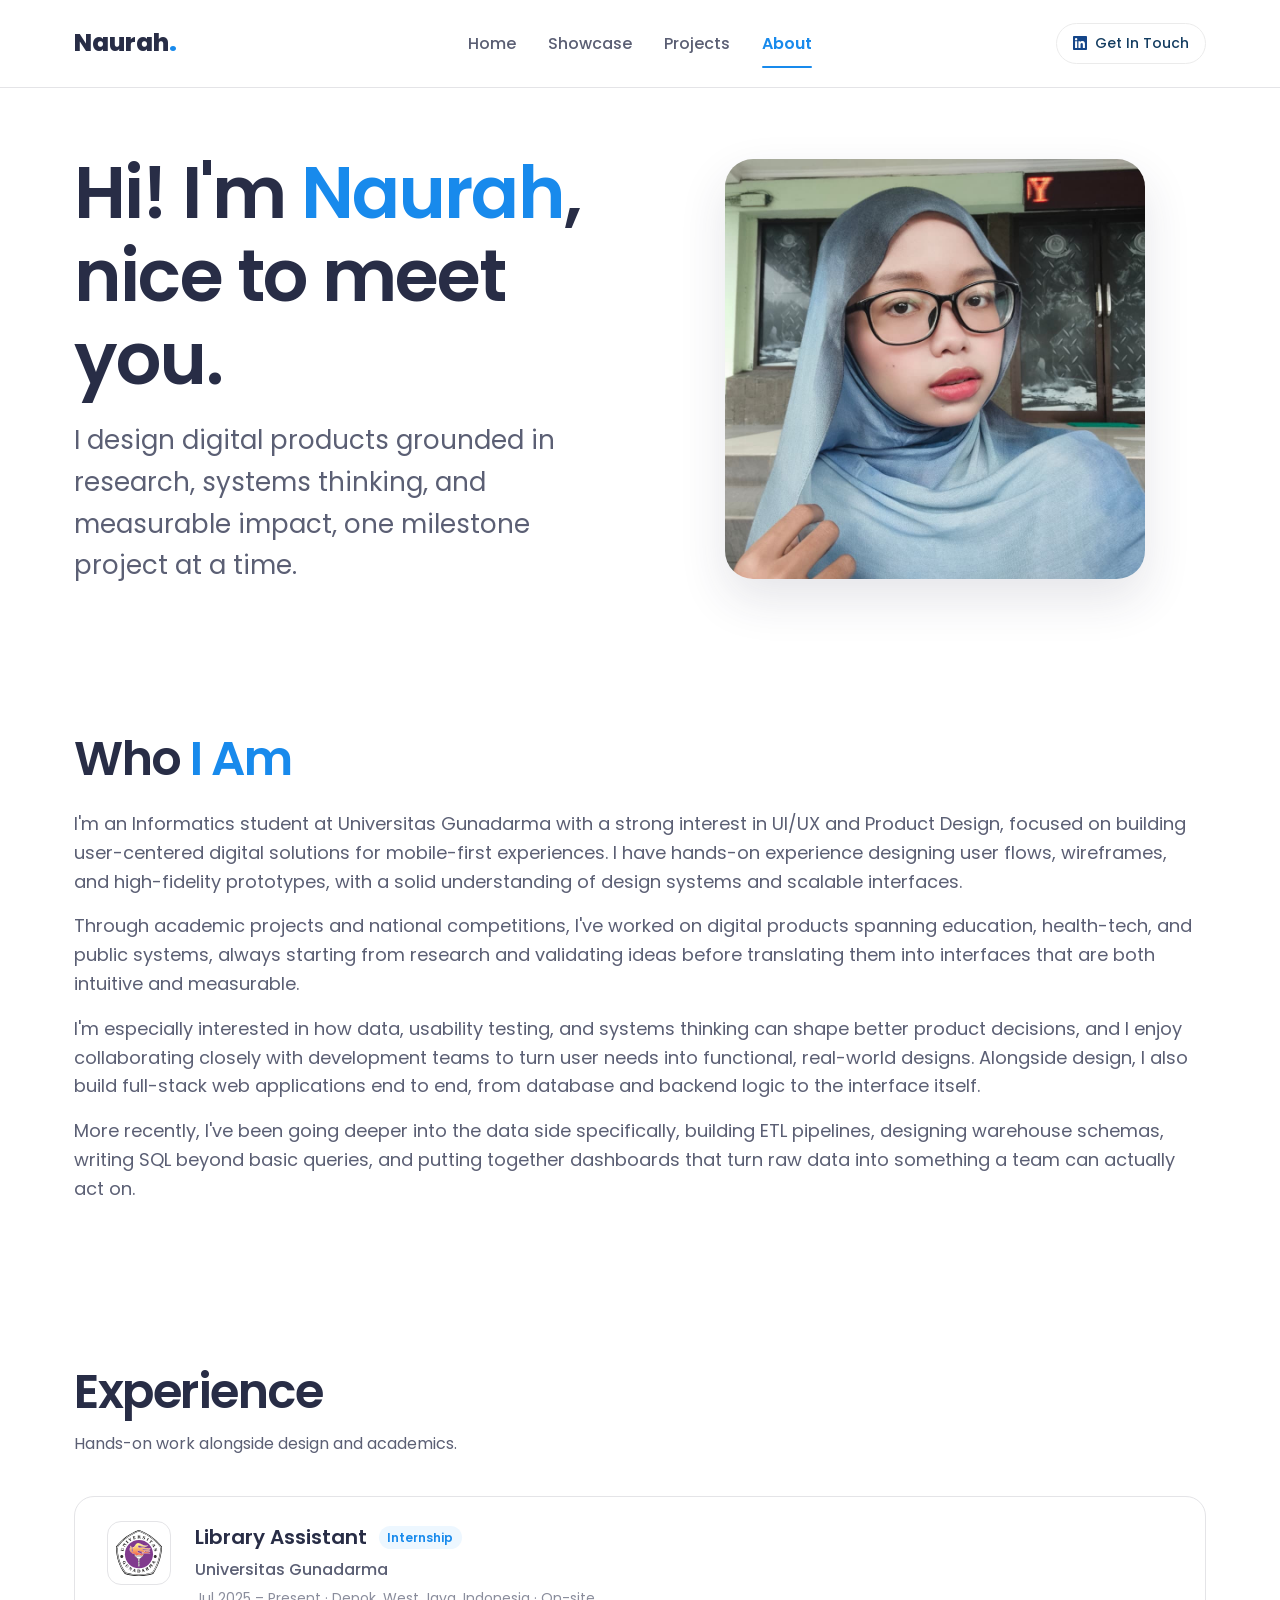
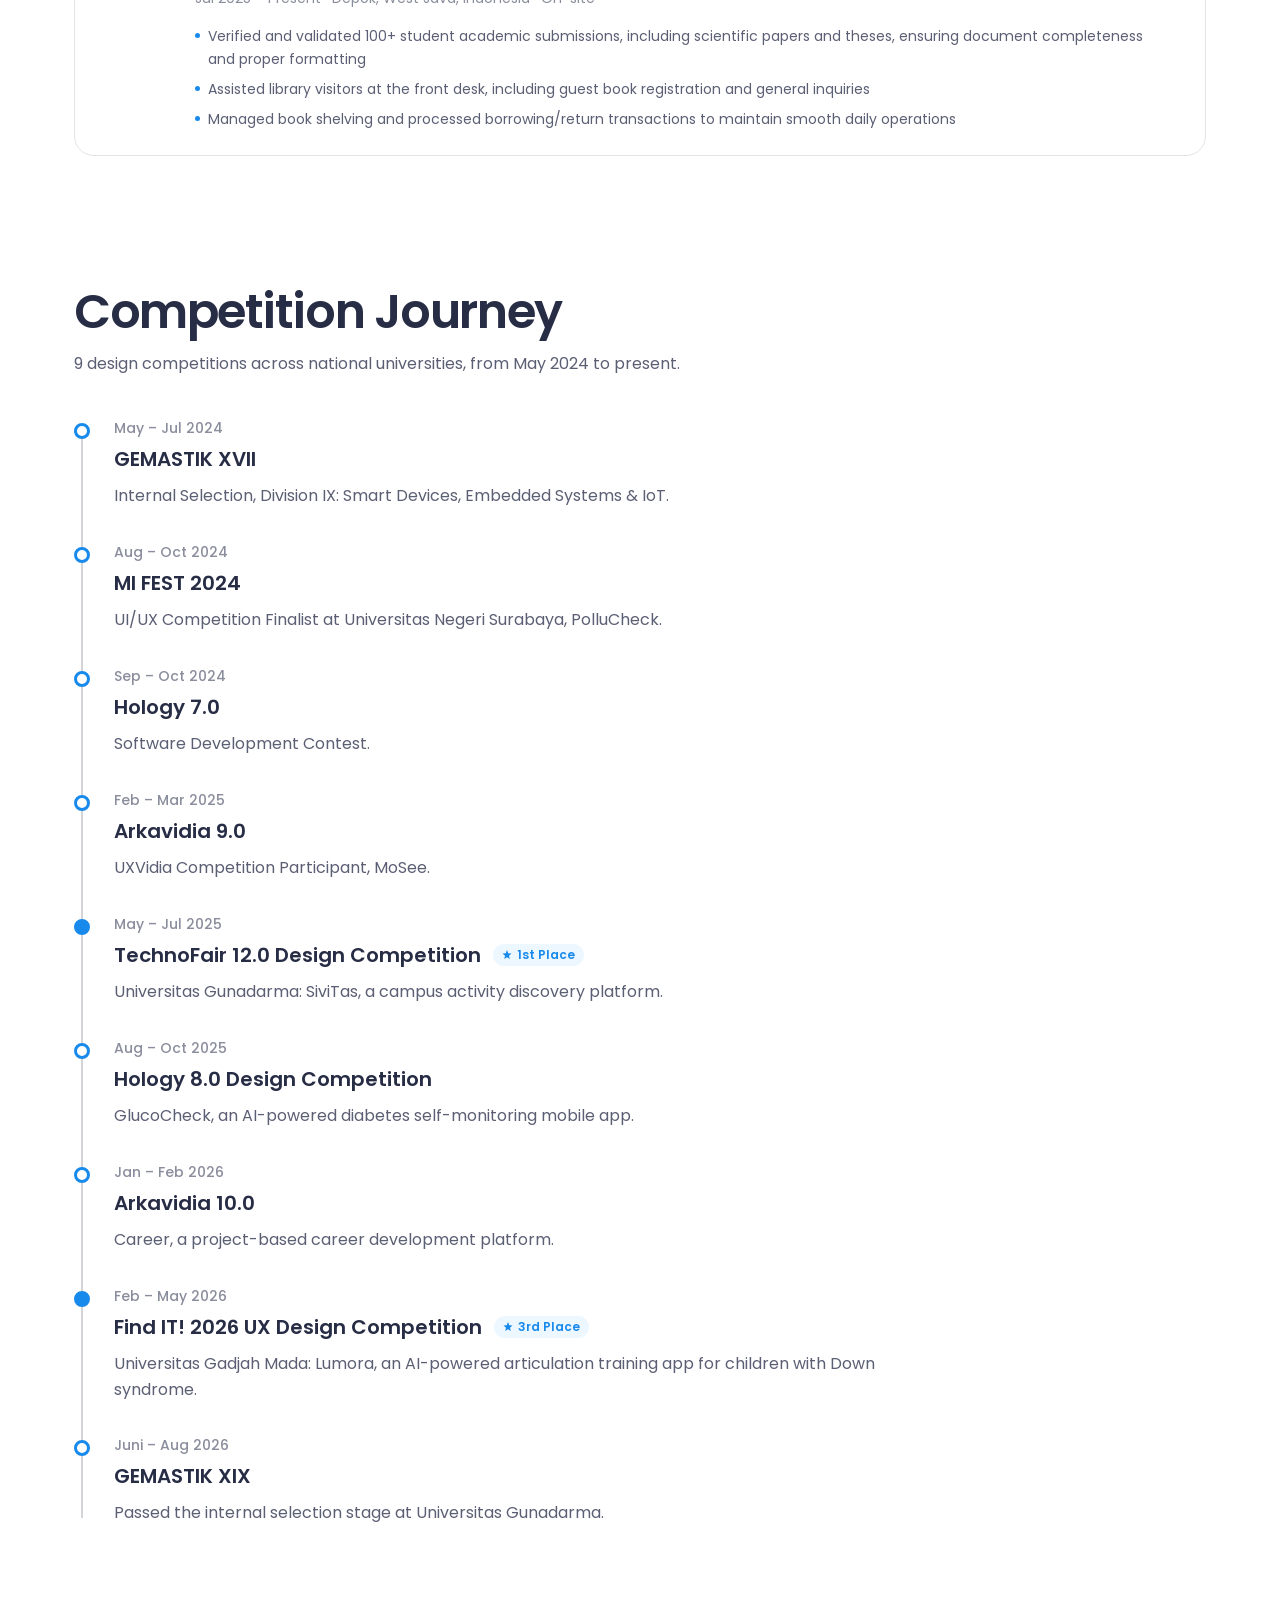
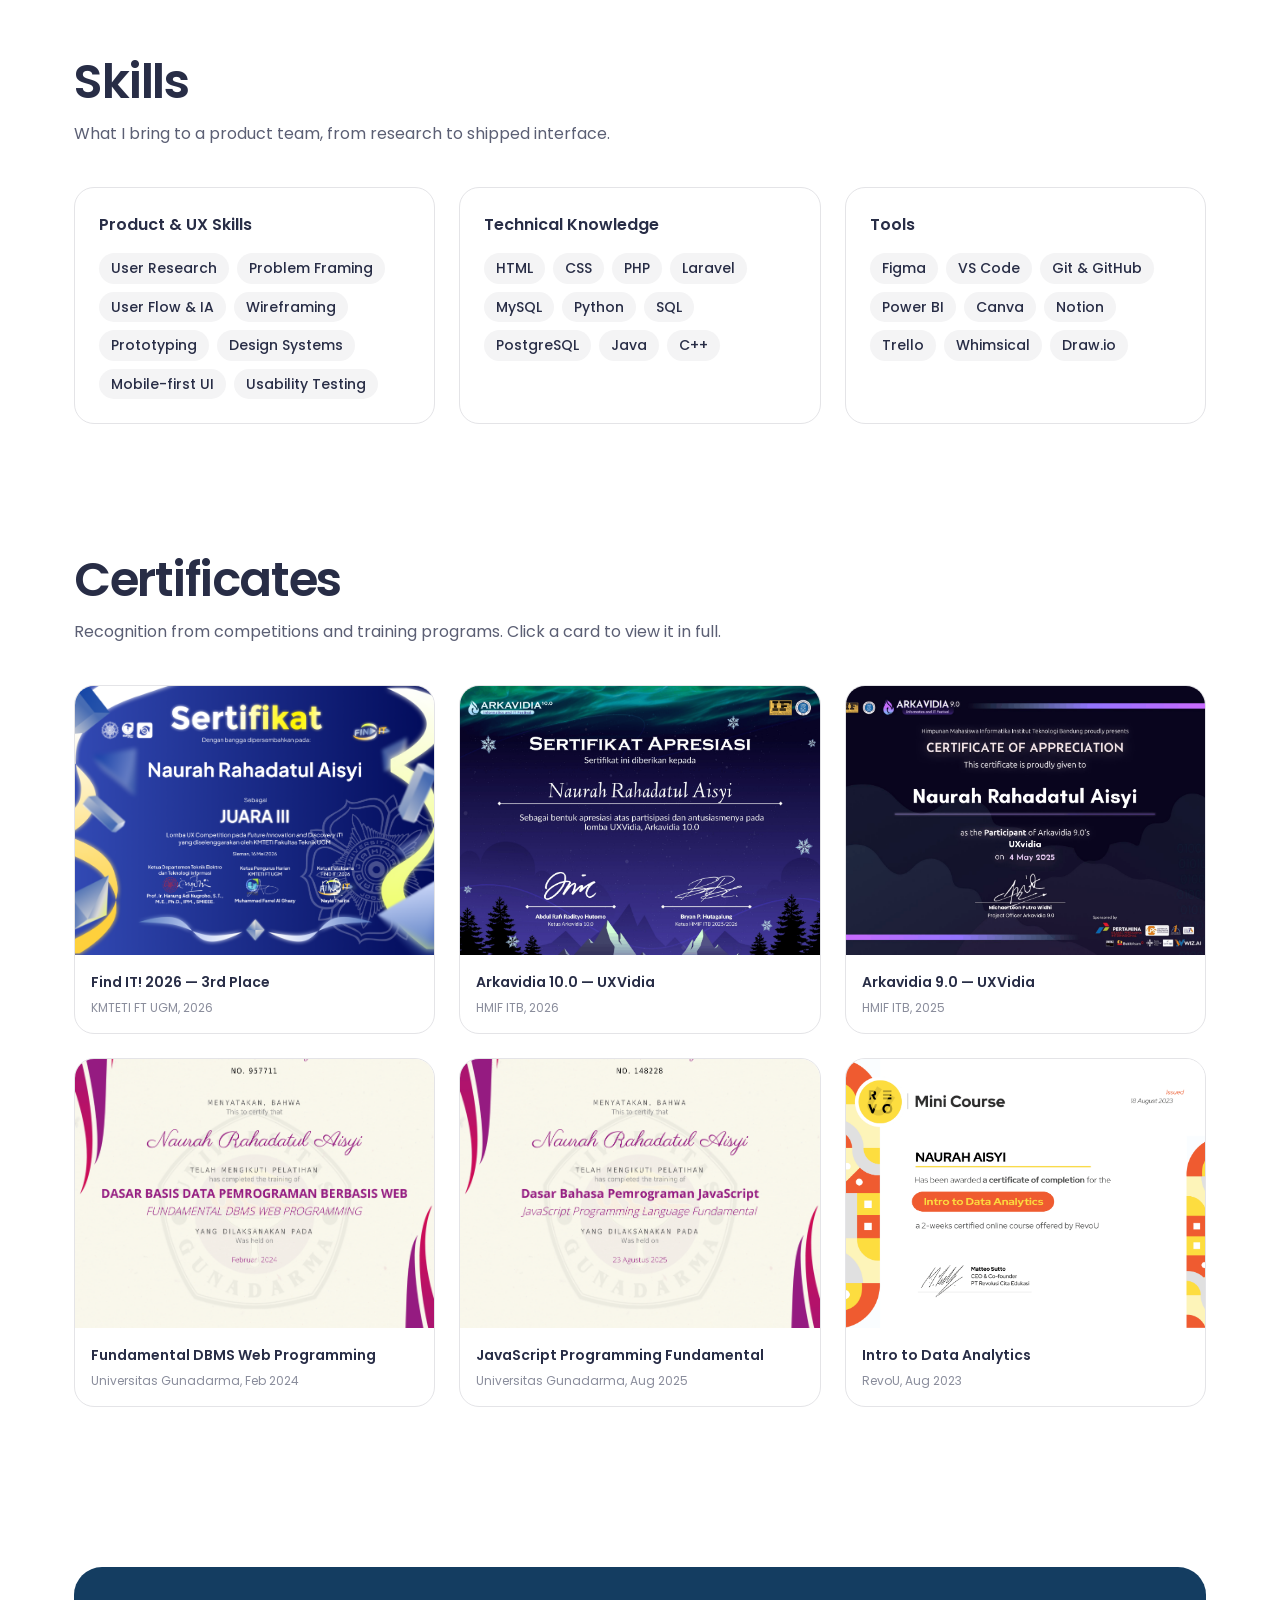
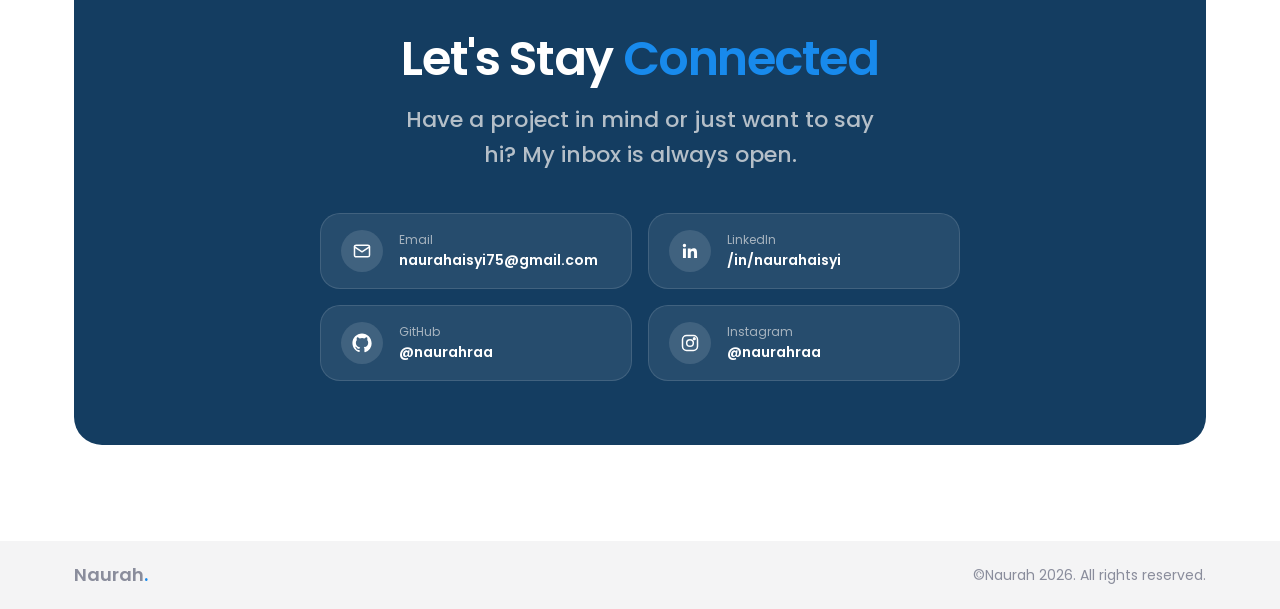
==== commit 6753efa7: "Update Gemastik status" ====
--- a/about.html
+++ b/about.html
@@ -113,7 +113,7 @@
       <section class="about-section">
         <div class="container">
           <h2 class="about-section__title">Competition Journey</h2>
-          <p class="about-section__subtitle">9 design competitions across national universities, from May 2024 to present, with GEMASTIK XIX currently underway.</p>
+          <p class="about-section__subtitle">9 design competitions across national universities, from May 2024 to present.</p>
 
           <div class="timeline">
             <div class="timeline-item" tabindex="0">
@@ -233,12 +233,11 @@
             </div>
 
             <div class="timeline-item" tabindex="0">
-              <div class="timeline-item__date">Ongoing</div>
+              <div class="timeline-item__date">Juni – Aug 2026</div>
               <div class="timeline-item__header">
                 <span class="timeline-item__title">GEMASTIK XIX</span>
-                <span class="timeline-item__award" style="background: var(--bg-subtle); color: var(--text-secondary)">In Progress</span>
-              </div>
-              <p class="timeline-item__desc">Currently in the internal selection stage at Universitas Gunadarma.</p>
+              </div>
+              <p class="timeline-item__desc">Passed the internal selection stage at Universitas Gunadarma.</p>
             </div>
           </div>
         </div>
